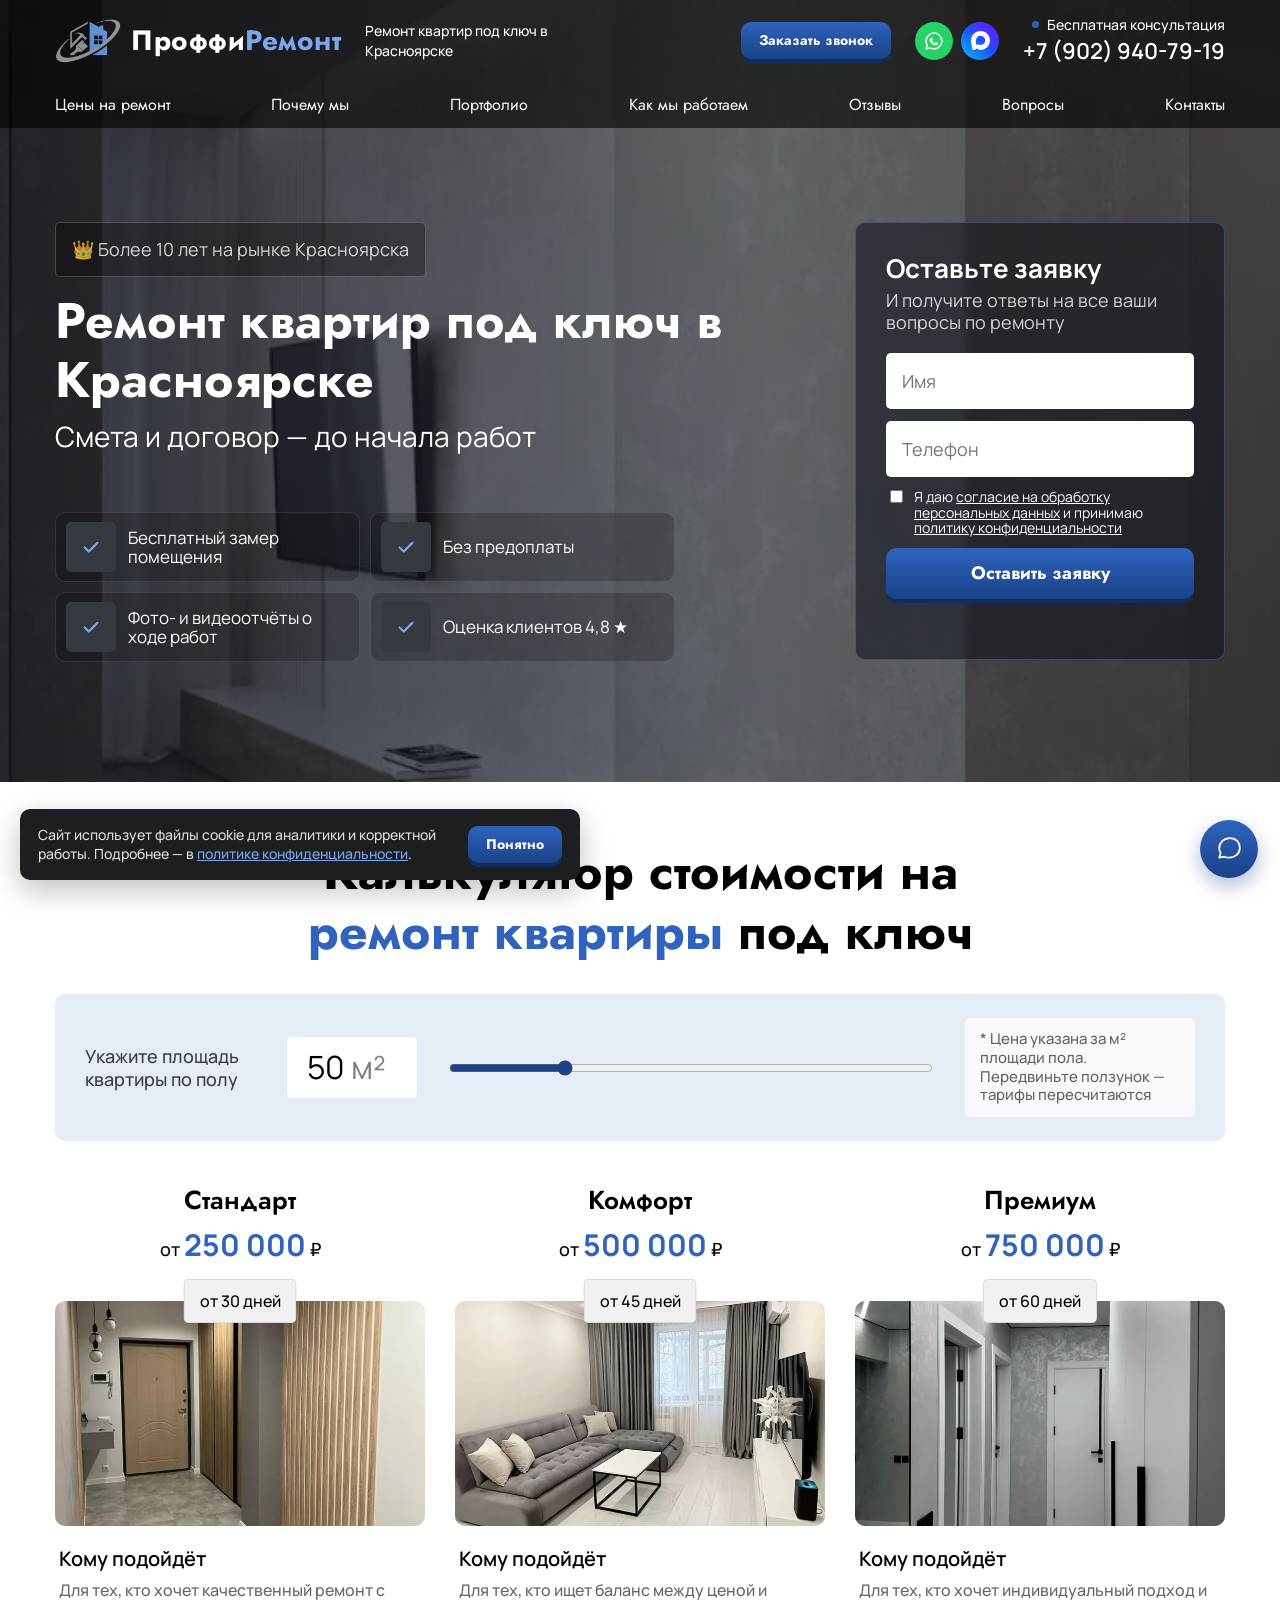
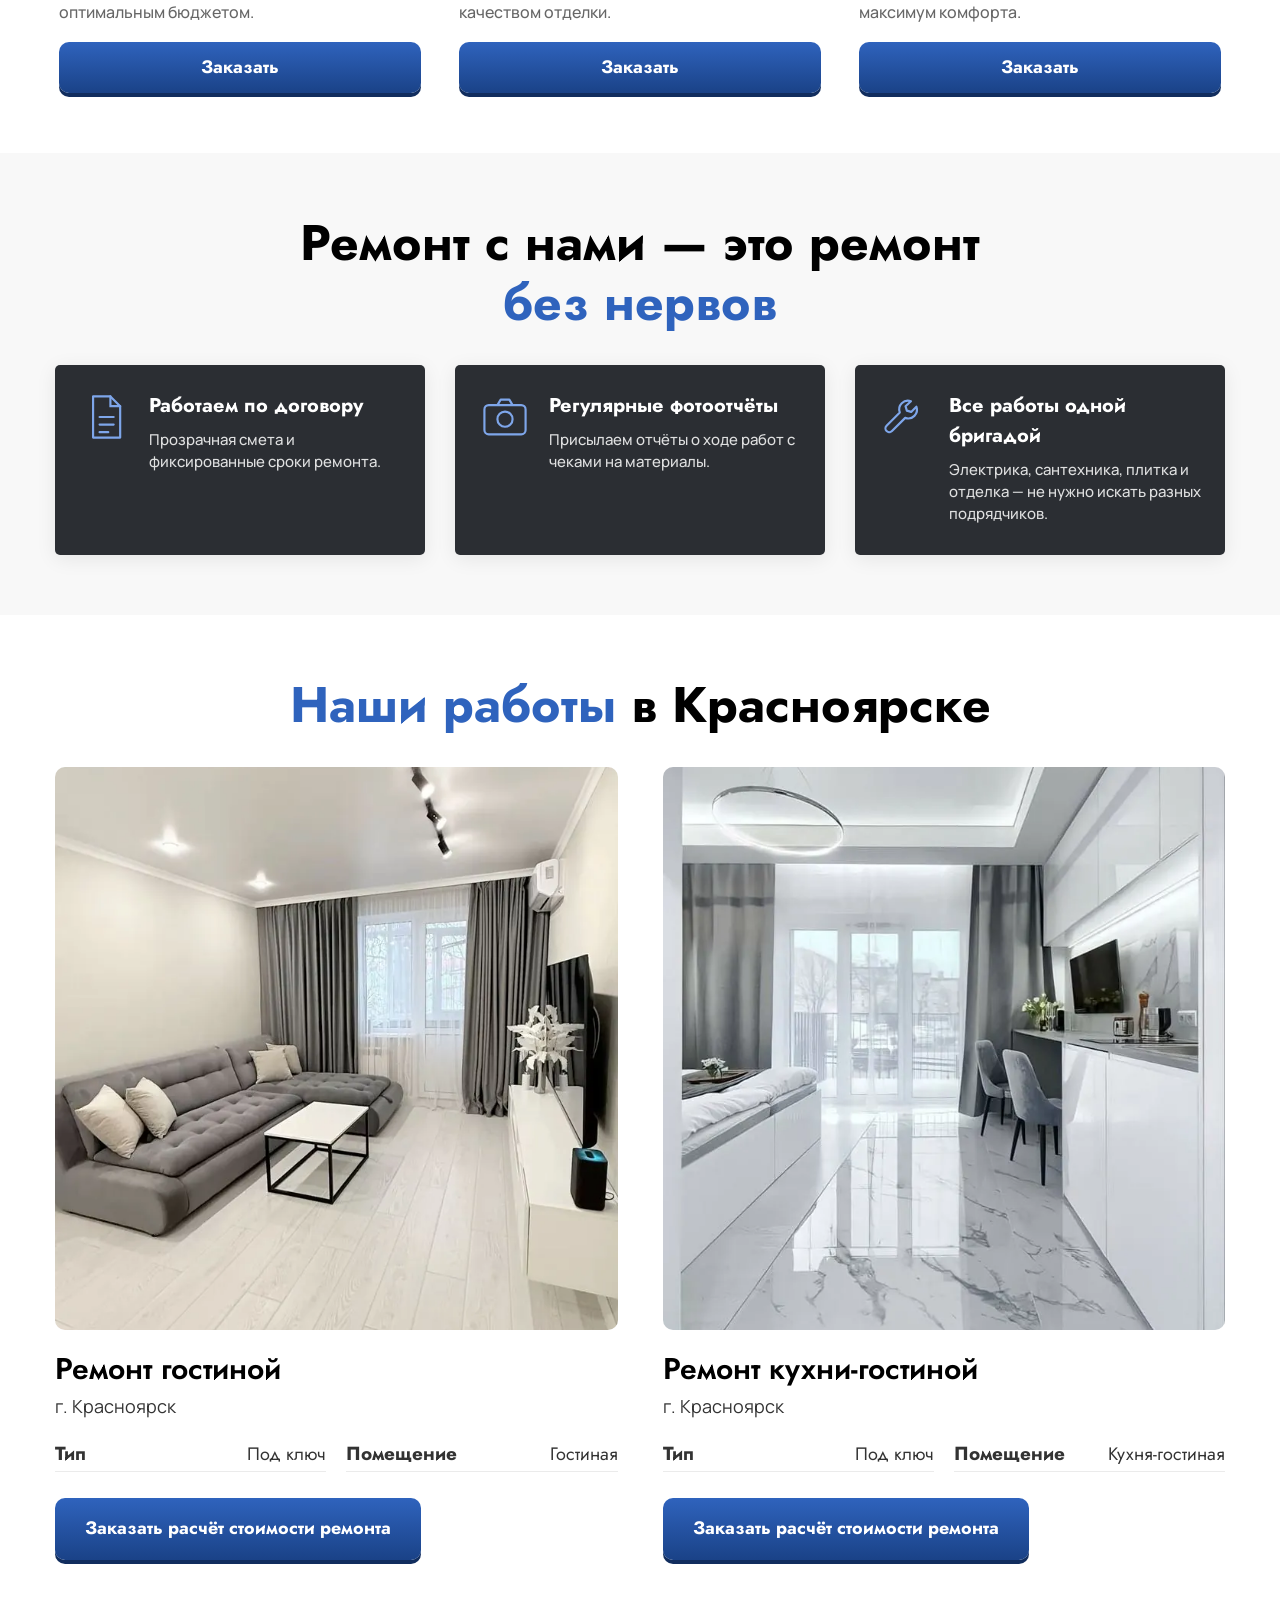
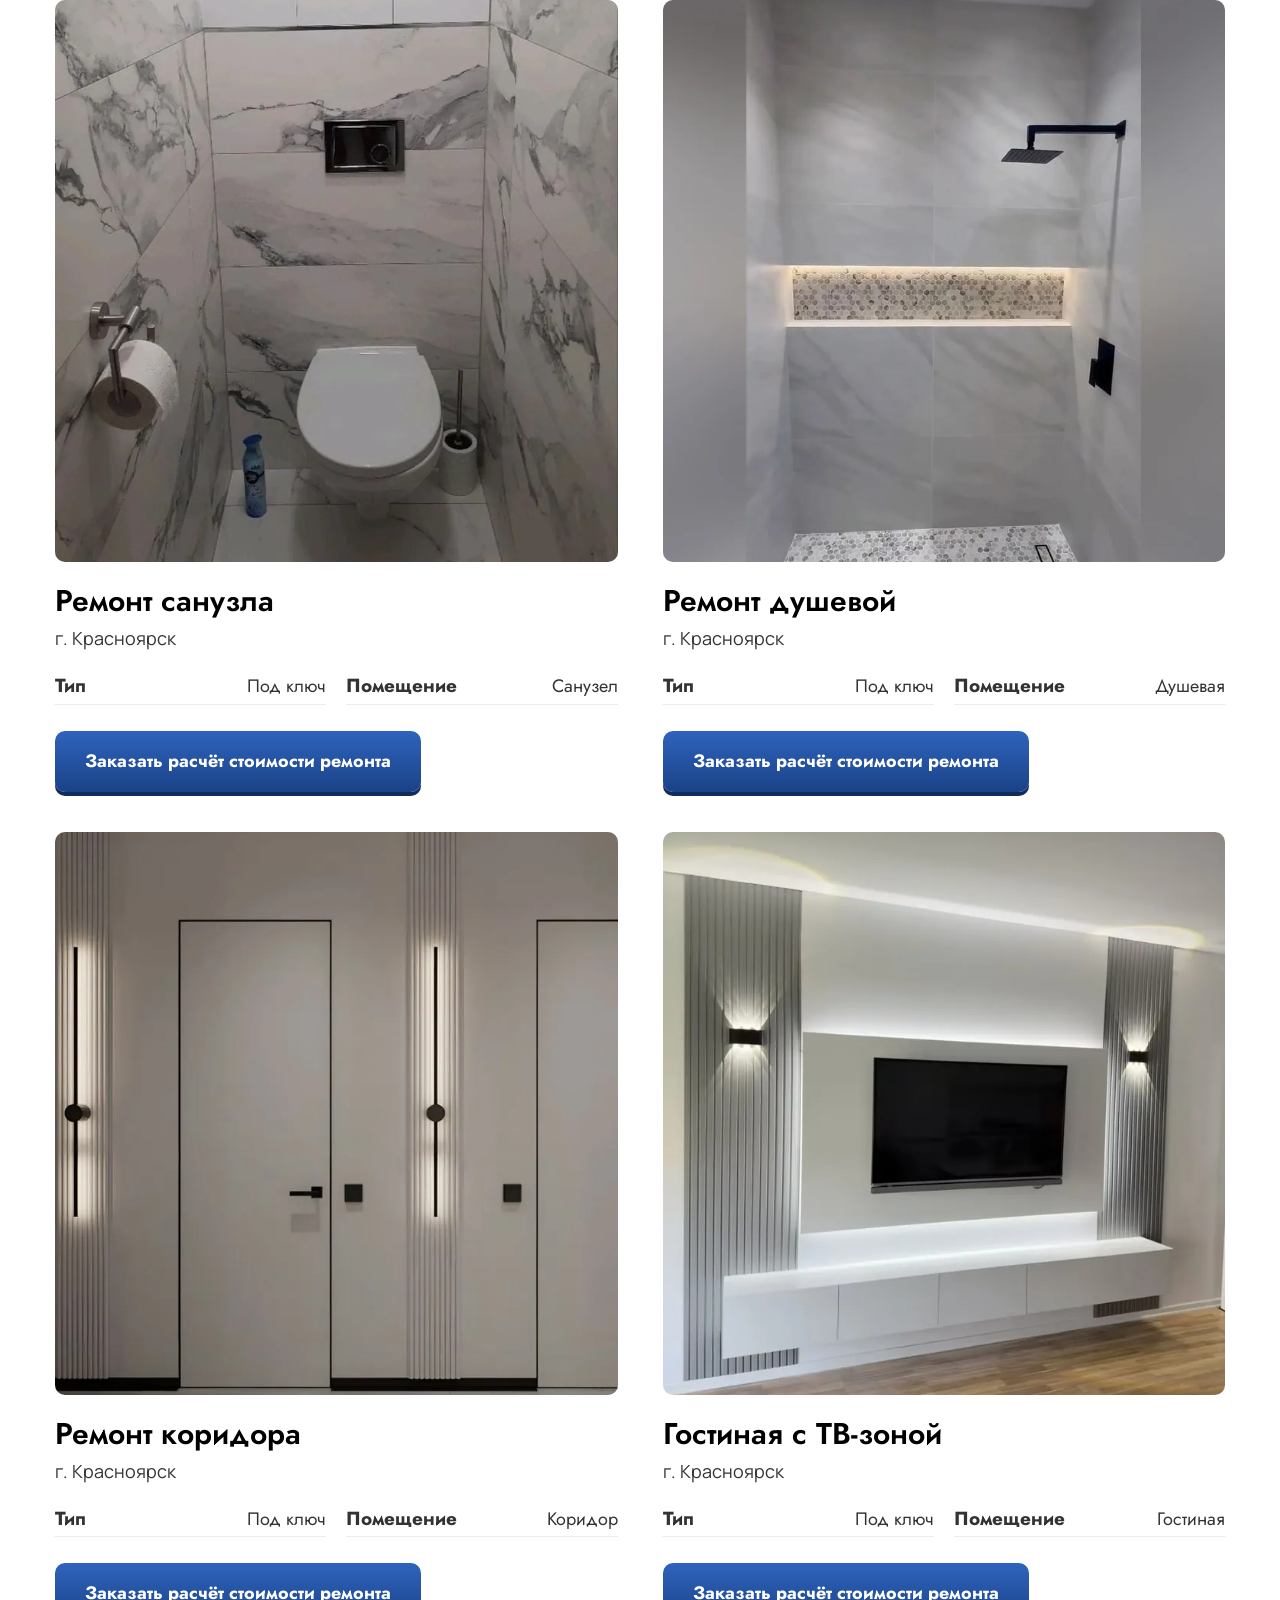
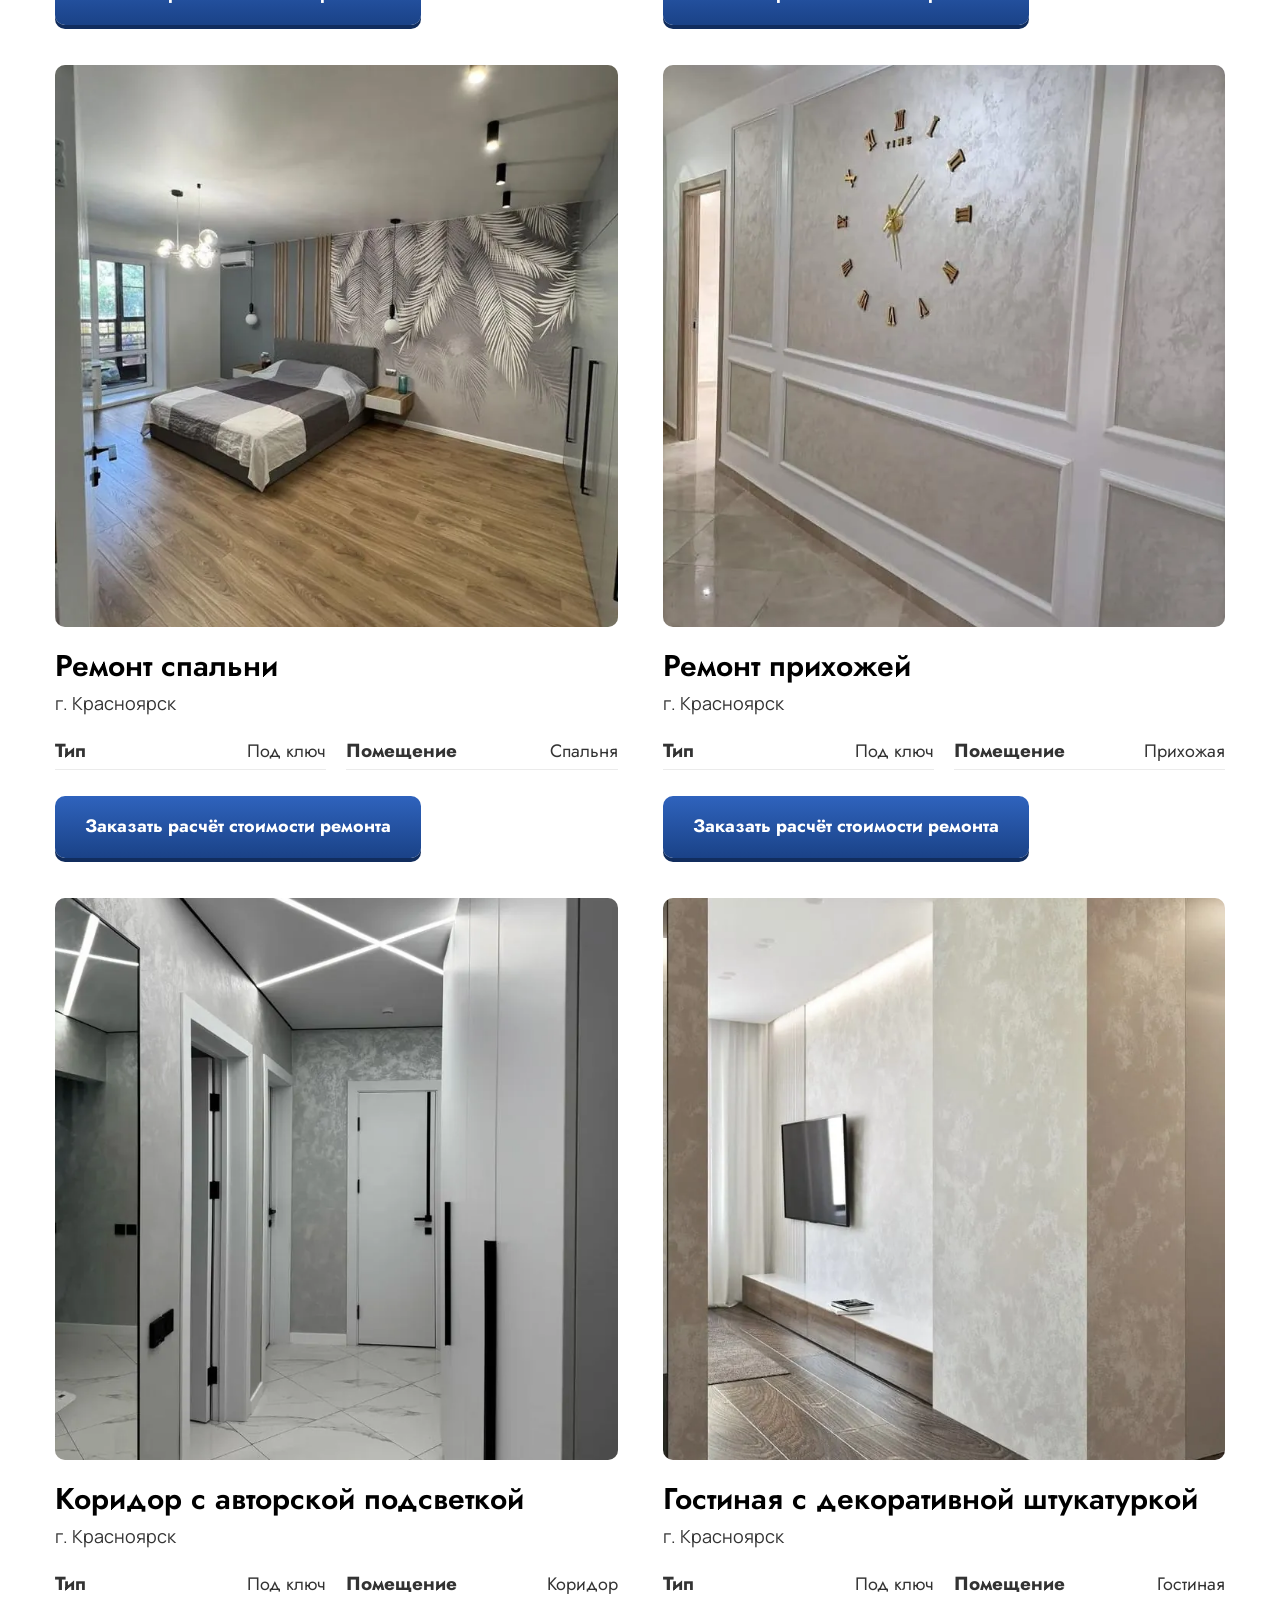
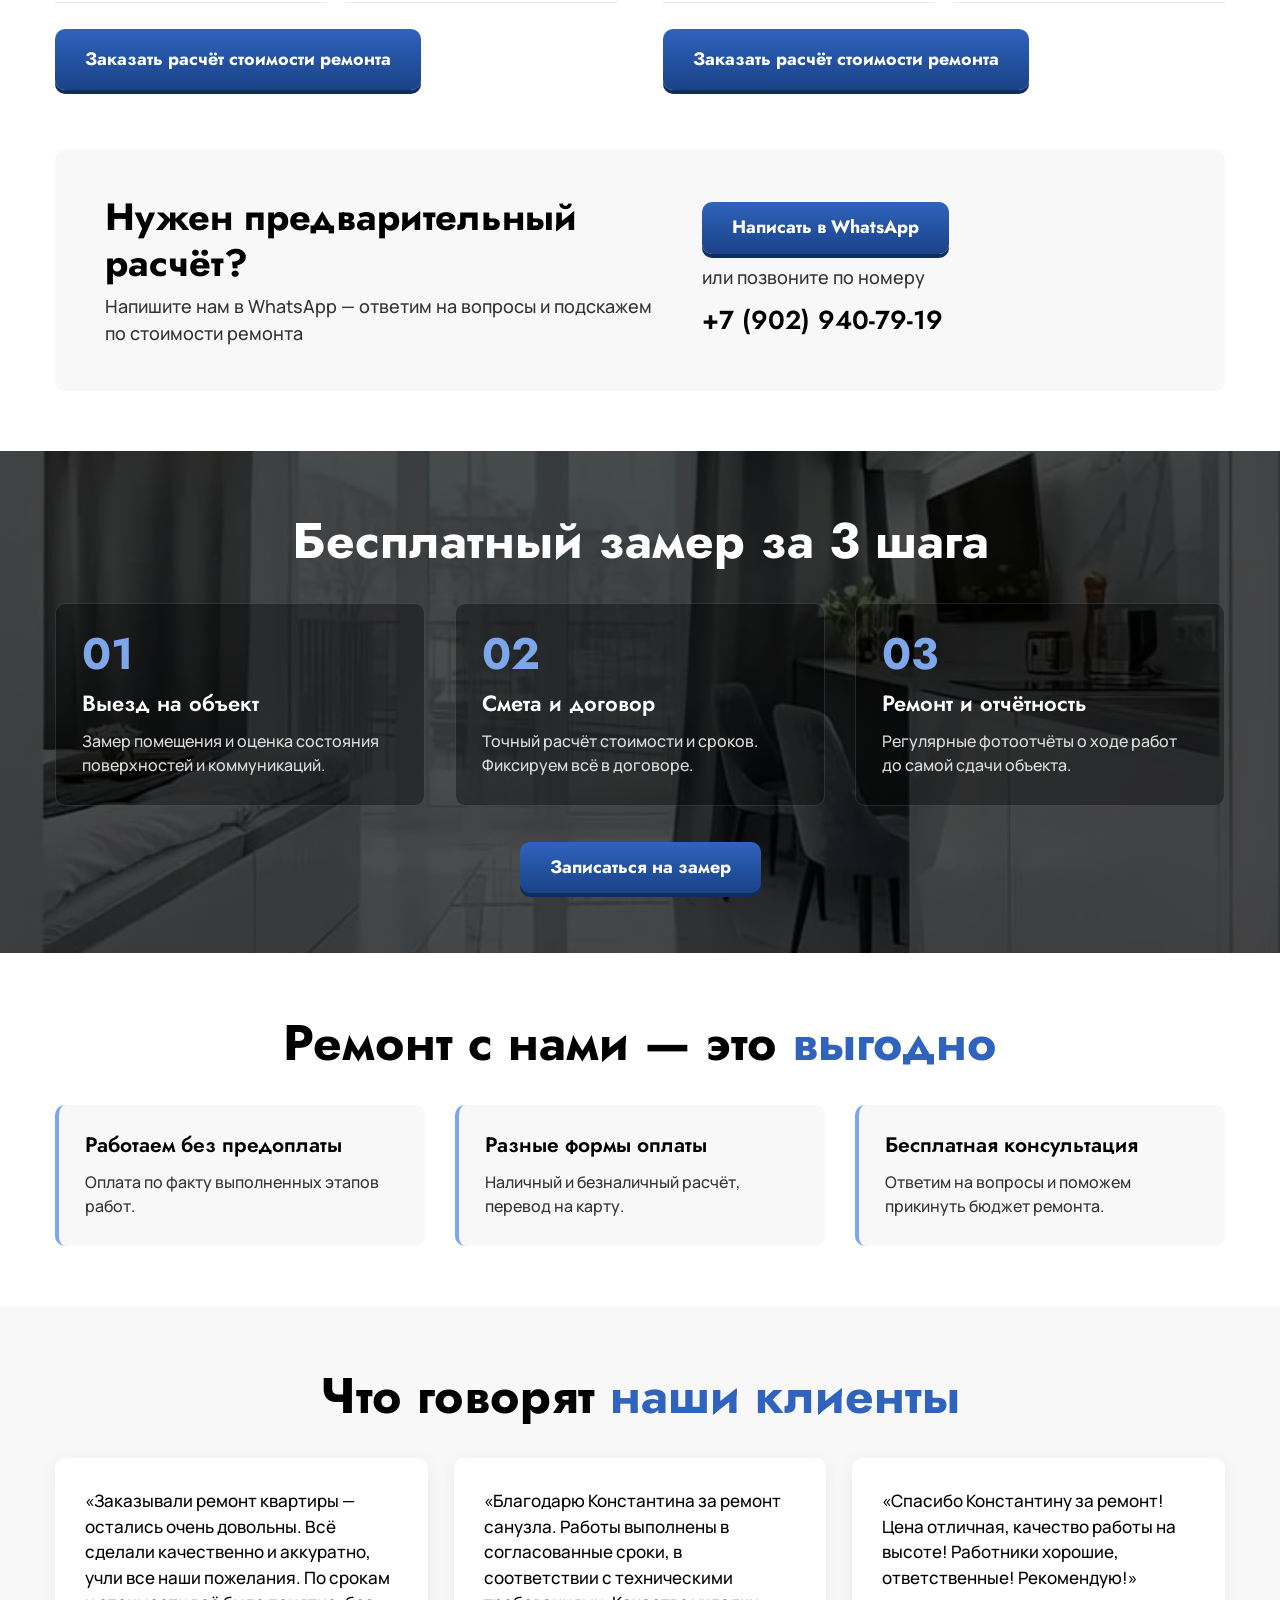
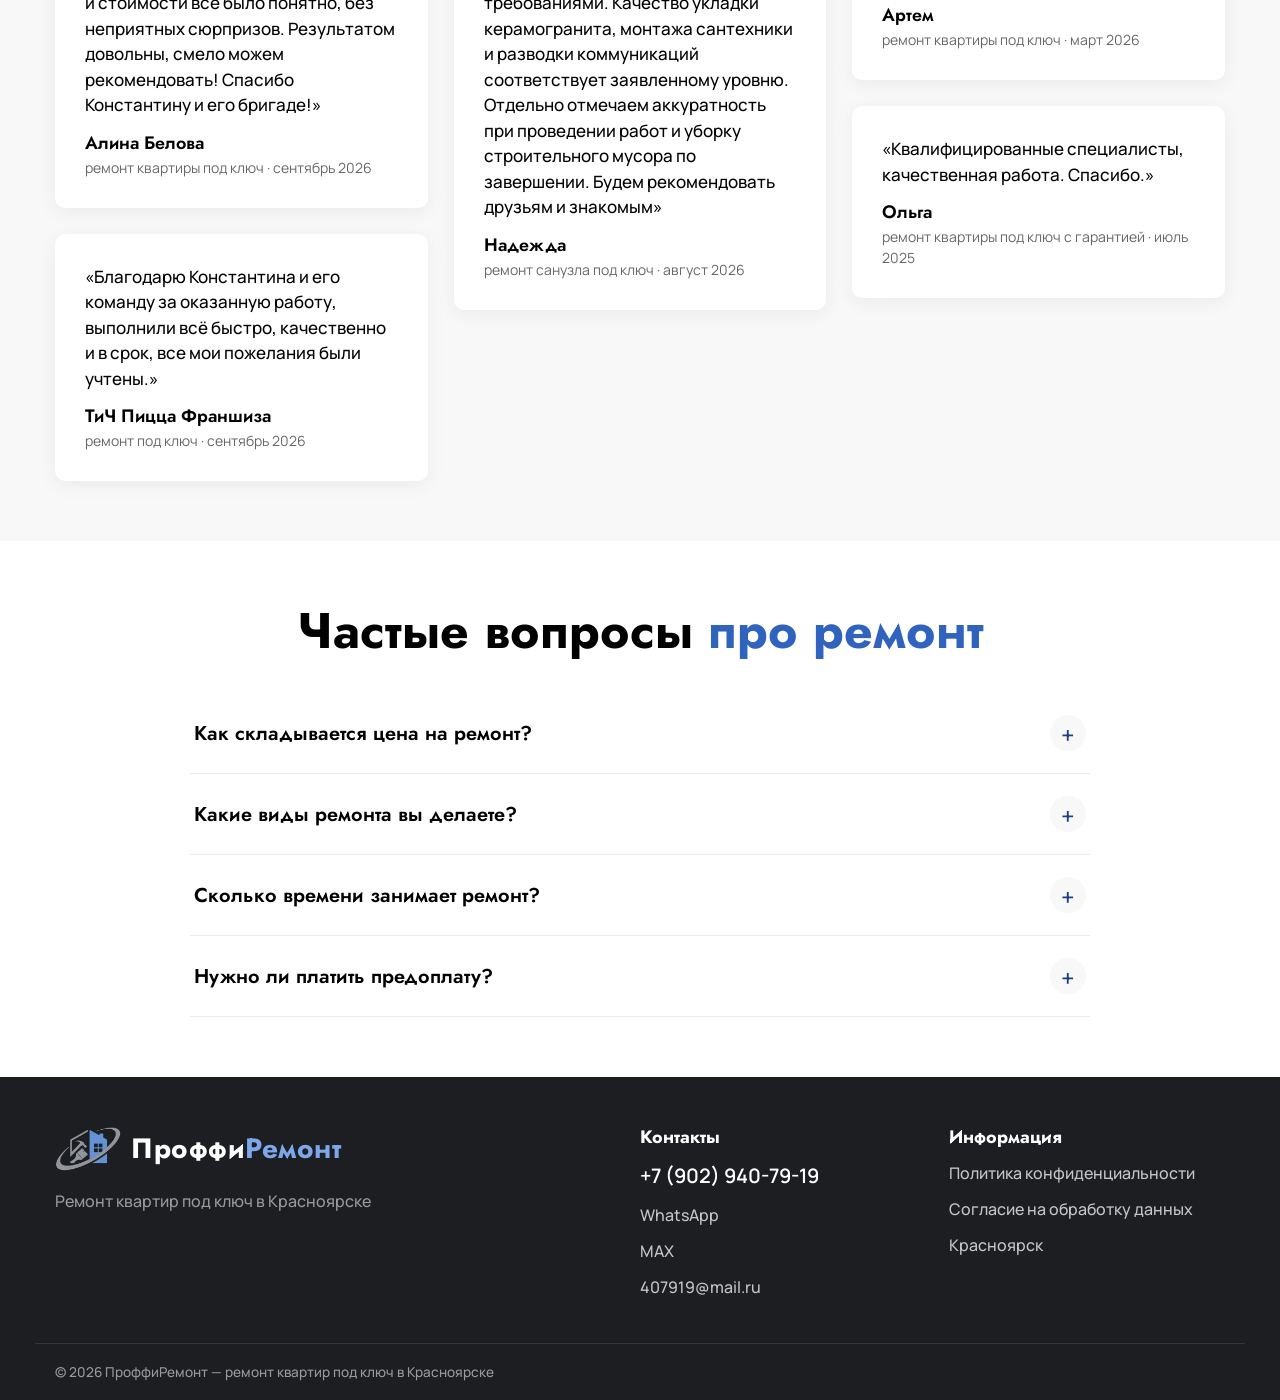
==== index.html @ 6da28d3e "Add files via upload" ====
<!doctype html>
<html lang="ru">

<head>
  <meta charset="UTF-8">
  <meta name="viewport" content="width=device-width, initial-scale=1.0">
  <title>ПроффиРемонт — ремонт квартир под ключ в Красноярске</title>
  <meta name="description"
    content="ПроффиРемонт — ремонт квартир под ключ в Красноярске. Смета, договор, гарантия. Бесплатный замер и консультация.">
  <meta property="og:title" content="ПроффиРемонт — ремонт квартир под ключ в Красноярске">
  <meta property="og:description" content="Смета, договор, гарантия. Бесплатный замер и консультация.">
  <meta property="og:type" content="website">
  <meta property="og:locale" content="ru_RU">
  <!-- TODO: после покупки домена заменить на абсолютный адрес: https://ДОМЕН/assets/og-image.jpg -->
  <meta property="og:image" content="assets/og-image.jpg">
  <meta property="og:image:width" content="1200">
  <meta property="og:image:height" content="630">
  <meta name="twitter:card" content="summary_large_image">
  <link rel="icon" href="assets/favicon-32.png" sizes="32x32" type="image/png">
  <link rel="icon" href="assets/favicon-64.png" sizes="64x64" type="image/png">
  <link rel="apple-touch-icon" href="assets/apple-touch-icon.png">
  <link rel="stylesheet" href="css/fonts.css?v=1">
  <link rel="stylesheet" href="css/style.css?v=17">
</head>

<body>

  <div class="topbar">
    <div class="container topbar__inner">
      <a href="#hero" class="logo"><img class="logo__mark" src="assets/logo-mark-light.webp" alt="" width="66" height="44"><span class="logo__text">Проффи<span class="logo__accent">Ремонт</span></span></a>
      <p class="topbar__slogan">Ремонт квартир под ключ в Красноярске</p>
      <button class="btn btn--accent btn--sm" data-scroll-to="#cta-form">Заказать звонок</button>
      <div class="messengers">
        <a href="https://wa.me/79029407919" target="_blank" rel="noopener" class="messenger messenger--wa" data-track="whatsapp_click" aria-label="Написать в WhatsApp"><svg width="20" height="20" viewBox="0 0 24 24" fill="none"><path d="M12 2.5C6.8 2.5 2.5 6.8 2.5 12C2.5 13.7 2.9 15.3 3.7 16.6L2.6 21.4L7.5 20.3C8.8 21 10.4 21.5 12 21.5C17.2 21.5 21.5 17.2 21.5 12C21.5 6.8 17.2 2.5 12 2.5Z" stroke="currentColor" stroke-width="1.8" stroke-linejoin="round"/><path d="M8.5 8.3C8.7 7.9 9 7.9 9.3 7.9C9.5 7.9 9.7 7.9 9.9 8.3C10.1 8.7 10.6 9.9 10.6 10C10.7 10.1 10.7 10.3 10.6 10.4C10.4 10.8 10.1 11.1 9.9 11.3C9.8 11.4 9.7 11.6 9.8 11.8C10.2 12.5 10.7 13.1 11.3 13.6C12 14.2 12.6 14.4 12.8 14.5C13 14.6 13.2 14.6 13.3 14.4C13.5 14.2 13.9 13.7 14.1 13.5C14.3 13.3 14.4 13.3 14.6 13.4C14.8 13.5 16 14.1 16.2 14.2C16.4 14.3 16.5 14.4 16.6 14.5C16.6 14.7 16.6 15.3 16.3 15.9C16 16.5 15 17 14.5 17.1C14 17.1 13.5 17.3 11.6 16.5C9.3 15.5 7.8 13.3 7.7 13.1C7.6 13 6.8 11.9 6.8 10.7C6.8 9.5 7.4 8.9 7.6 8.7C7.8 8.4 8.3 8.3 8.5 8.3Z" fill="currentColor"/></svg></a>
        <!-- TODO: вставить ссылку на профиль Константина в MAX (Профиль → Поделиться) -->
        <a href="#" target="_blank" rel="noopener" class="messenger messenger--max" data-track="max_click" aria-label="Написать в MAX"><svg width="19" height="19" viewBox="0 0 100 100" aria-hidden="true"><path fill="currentColor" fill-rule="evenodd" clip-rule="evenodd" d="M50.76 0c27.53 0 49.12 22.34 49.12 49.89S77.61 99.23 51.02 99.23c-9.43 0-14.01-1.33-21.37-6.54-.5-.36-1.2-.26-1.63.19-5.66 6.04-20.17 10.28-20.83 2.03C7.19 80.53 0 71.18 0 49.61 0 21.3 23.22 0 50.76 0m.77 24.55c-13.07-.68-23.26 8.39-25.51 22.58-1.86 11.75 1.44 26.07 4.26 26.8 1.2.3 4.08-1.9 6.18-3.88.4-.37.99-.44 1.45-.15 3.27 2 6.97 3.5 11.05 3.71 13.42.7 25.3-9.8 26-23.21.71-13.42-10.01-25.14-23.43-25.85"/></svg></a>
      </div>
      <div class="topbar__contacts">
        <div class="topbar__note"><span class="topbar__dot"></span>Бесплатная консультация</div>
        <a href="tel:+79029407919" class="topbar__phone" data-track="phone_click">+7 (902) 940-79-19</a>
      </div>
    </div>
  </div>

  <div class="menubar" id="header">
    <div class="container menubar__inner">
      <a href="#hero" class="logo logo--mobile"><img class="logo__mark" src="assets/logo-mark-light.webp" alt="" width="66" height="44"><span class="logo__text">Проффи<span class="logo__accent">Ремонт</span></span></a>
      <nav class="nav" id="nav">
        <a href="#tariffs">Цены на ремонт</a>
        <a href="#advantages">Почему мы</a>
        <a href="#portfolio">Портфолио</a>
        <a href="#process">Как мы работаем</a>
        <a href="#testimonials">Отзывы</a>
        <a href="#faq">Вопросы</a>
        <a href="#contacts">Контакты</a>
      </nav>
      <div class="messengers messengers--mobile">
        <a href="https://wa.me/79029407919" target="_blank" rel="noopener" class="messenger messenger--wa" data-track="whatsapp_click" aria-label="Написать в WhatsApp"><svg width="20" height="20" viewBox="0 0 24 24" fill="none"><path d="M12 2.5C6.8 2.5 2.5 6.8 2.5 12C2.5 13.7 2.9 15.3 3.7 16.6L2.6 21.4L7.5 20.3C8.8 21 10.4 21.5 12 21.5C17.2 21.5 21.5 17.2 21.5 12C21.5 6.8 17.2 2.5 12 2.5Z" stroke="currentColor" stroke-width="1.8" stroke-linejoin="round"/><path d="M8.5 8.3C8.7 7.9 9 7.9 9.3 7.9C9.5 7.9 9.7 7.9 9.9 8.3C10.1 8.7 10.6 9.9 10.6 10C10.7 10.1 10.7 10.3 10.6 10.4C10.4 10.8 10.1 11.1 9.9 11.3C9.8 11.4 9.7 11.6 9.8 11.8C10.2 12.5 10.7 13.1 11.3 13.6C12 14.2 12.6 14.4 12.8 14.5C13 14.6 13.2 14.6 13.3 14.4C13.5 14.2 13.9 13.7 14.1 13.5C14.3 13.3 14.4 13.3 14.6 13.4C14.8 13.5 16 14.1 16.2 14.2C16.4 14.3 16.5 14.4 16.6 14.5C16.6 14.7 16.6 15.3 16.3 15.9C16 16.5 15 17 14.5 17.1C14 17.1 13.5 17.3 11.6 16.5C9.3 15.5 7.8 13.3 7.7 13.1C7.6 13 6.8 11.9 6.8 10.7C6.8 9.5 7.4 8.9 7.6 8.7C7.8 8.4 8.3 8.3 8.5 8.3Z" fill="currentColor"/></svg></a>
        <!-- TODO: вставить ссылку на профиль Константина в MAX (Профиль → Поделиться) -->
        <a href="#" target="_blank" rel="noopener" class="messenger messenger--max" data-track="max_click" aria-label="Написать в MAX"><svg width="19" height="19" viewBox="0 0 100 100" aria-hidden="true"><path fill="currentColor" fill-rule="evenodd" clip-rule="evenodd" d="M50.76 0c27.53 0 49.12 22.34 49.12 49.89S77.61 99.23 51.02 99.23c-9.43 0-14.01-1.33-21.37-6.54-.5-.36-1.2-.26-1.63.19-5.66 6.04-20.17 10.28-20.83 2.03C7.19 80.53 0 71.18 0 49.61 0 21.3 23.22 0 50.76 0m.77 24.55c-13.07-.68-23.26 8.39-25.51 22.58-1.86 11.75 1.44 26.07 4.26 26.8 1.2.3 4.08-1.9 6.18-3.88.4-.37.99-.44 1.45-.15 3.27 2 6.97 3.5 11.05 3.71 13.42.7 25.3-9.8 26-23.21.71-13.42-10.01-25.14-23.43-25.85"/></svg></a>
      </div>
      <a href="tel:+79029407919" class="menubar__phone" data-track="phone_click" aria-label="Позвонить">
        <svg width="24" height="24" viewBox="0 0 24 24" fill="none" xmlns="http://www.w3.org/2000/svg">
          <path d="M6.6 10.8C8 13.6 10.4 16 13.2 17.4L15.4 15.2C15.7 14.9 16.1 14.8 16.5 15C17.7 15.4 19 15.6 20.3 15.6C20.9 15.6 21.4 16.1 21.4 16.7V20.3C21.4 20.9 20.9 21.4 20.3 21.4C10.7 21.4 2.6 13.3 2.6 3.7C2.6 3.1 3.1 2.6 3.7 2.6H7.3C7.9 2.6 8.4 3.1 8.4 3.7C8.4 5 8.6 6.3 9 7.5C9.1 7.9 9 8.3 8.7 8.6L6.6 10.8Z" stroke="currentColor" stroke-width="1.6" stroke-linejoin="round"/>
        </svg>
      </a>
      <button class="burger" id="burger" aria-label="Меню">
        <span></span><span></span><span></span>
      </button>
    </div>
  </div>

  <main>

    <section class="hero" id="hero">
      <div class="container hero__inner">
        <div class="hero__content">
          <span class="badge">👑 Более 10 лет на рынке Красноярска</span>
          <h1 class="hero__title">Ремонт квартир под ключ в Красноярске</h1>
          <p class="hero__subtitle">Смета и договор — до начала работ</p>

          <ul class="hero__features">
            <li><span class="check"><svg width="22" height="22" viewBox="0 0 24 24" fill="none"><path d="M5 12.5l4.5 4.5L19 7.5" stroke="currentColor" stroke-width="2.4" stroke-linecap="round" stroke-linejoin="round"/></svg></span>Бесплатный замер помещения</li>
            <li><span class="check"><svg width="22" height="22" viewBox="0 0 24 24" fill="none"><path d="M5 12.5l4.5 4.5L19 7.5" stroke="currentColor" stroke-width="2.4" stroke-linecap="round" stroke-linejoin="round"/></svg></span>Без предоплаты</li>
            <li><span class="check"><svg width="22" height="22" viewBox="0 0 24 24" fill="none"><path d="M5 12.5l4.5 4.5L19 7.5" stroke="currentColor" stroke-width="2.4" stroke-linecap="round" stroke-linejoin="round"/></svg></span>Фото- и видеоотчёты о ходе работ</li>
            <li><span class="check"><svg width="22" height="22" viewBox="0 0 24 24" fill="none"><path d="M5 12.5l4.5 4.5L19 7.5" stroke="currentColor" stroke-width="2.4" stroke-linecap="round" stroke-linejoin="round"/></svg></span>Оценка клиентов 4,8 ★</li>
          </ul>
        </div>

        <div class="hero__form-card" id="cta-form">
          <h3>Оставьте заявку</h3>
          <p class="form-sub">И получите ответы на все ваши вопросы по ремонту</p>
          <form id="leadForm" class="lead-form" novalidate>
            <input type="text" name="name" placeholder="Имя" required>
            <input type="text" name="website" class="hp-field" tabindex="-1" autocomplete="off" aria-hidden="true">
            <input type="tel" name="phone" placeholder="Телефон" required>
            <label class="consent">
              <input type="checkbox" name="consent" required>
              <span>Я даю <a href="consent.html">согласие на обработку персональных данных</a> и принимаю <a href="policy.html">политику конфиденциальности</a></span>
            </label>
            <button type="submit" class="btn btn--accent btn--block">Оставить заявку</button>
            <p class="form-status" id="formStatus" aria-live="polite"></p>
          </form>
        </div>
      </div>
    </section>

    <section class="tariffs" id="tariffs">
      <div class="container">
        <h2 class="heading">Калькулятор стоимости на <span class="accent">ремонт квартиры</span> под ключ</h2>

        <div class="calc-layout">
          <div class="calc-panel">
            <label class="calc-panel__label" for="areaRange">Укажите площадь квартиры по полу</label>
            <div class="calc-panel__value"><b id="areaValue">50</b> м²</div>
            <input type="range" id="areaRange" min="20" max="150" value="50" step="1">
            <p class="calc-panel__hint">* Цена указана за м² площади пола. Передвиньте ползунок — тарифы пересчитаются</p>
          </div>

          <!-- Цены от заказчика (26.09.2026): 5000 / 10000 / 15000 ₽ за м² по полу. TODO: сроки — уточнить -->
          <div class="tariff-card" data-rate="5000">
            <h3>Стандарт</h3>
            <p class="tariff-price">от <span class="calc-price">250 000</span> ₽</p>
            <div class="tariff-card__media">
              <img src="assets/portfolio/tariff-standart.webp" alt="Тариф Стандарт — пример отделки" loading="lazy">
              <span class="tariff-card__term">от 30 дней</span>
            </div>
            <div class="tariff-card__body">
              <p class="tariff-card__for">Кому подойдёт</p>
              <!-- TODO: уточнить состав работ у заказчика -->
              <p class="muted">Для тех, кто хочет качественный ремонт с оптимальным бюджетом.</p>
              <button class="btn btn--accent btn--block" data-scroll-to="#cta-form">Заказать</button>
            </div>
          </div>

          <div class="tariff-card" data-rate="10000">
            <h3>Комфорт</h3>
            <p class="tariff-price">от <span class="calc-price">500 000</span> ₽</p>
            <div class="tariff-card__media">
              <img src="assets/portfolio/portfolio-1.webp" alt="Тариф Комфорт — пример отделки" loading="lazy">
              <span class="tariff-card__term">от 45 дней</span>
            </div>
            <div class="tariff-card__body">
              <p class="tariff-card__for">Кому подойдёт</p>
              <p class="muted">Для тех, кто ищет баланс между ценой и качеством отделки.</p>
              <button class="btn btn--accent btn--block" data-scroll-to="#cta-form">Заказать</button>
            </div>
          </div>

          <div class="tariff-card" data-rate="15000">
            <h3>Премиум</h3>
            <p class="tariff-price">от <span class="calc-price">750 000</span> ₽</p>
            <div class="tariff-card__media">
              <img src="assets/portfolio/portfolio-9.webp" alt="Тариф Премиум — пример отделки" loading="lazy">
              <span class="tariff-card__term">от 60 дней</span>
            </div>
            <div class="tariff-card__body">
              <p class="tariff-card__for">Кому подойдёт</p>
              <p class="muted">Для тех, кто хочет индивидуальный подход и максимум комфорта.</p>
              <button class="btn btn--accent btn--block" data-scroll-to="#cta-form">Заказать</button>
            </div>
          </div>
        </div>
      </div>
    </section>

    <section class="advantages" id="advantages">
      <div class="container">
        <h2 class="heading">Ремонт с нами — это ремонт <span class="accent">без нервов</span></h2>
        <div class="advantages-grid">
          <div class="advantage">
            <svg class="advantage__icon" width="52" height="52" viewBox="0 0 48 48" fill="none">
              <path d="M13 5h16l9 9v29H13z" stroke="currentColor" stroke-width="2" stroke-linejoin="round"/>
              <path d="M29 5v9h9M19 24h13M19 31h13M19 38h8" stroke="currentColor" stroke-width="2" stroke-linecap="round"/>
            </svg>
            <div>
              <h3>Работаем по договору</h3>
              <p>Прозрачная смета и фиксированные сроки ремонта.</p>
            </div>
          </div>
          <div class="advantage">
            <svg class="advantage__icon" width="52" height="52" viewBox="0 0 48 48" fill="none">
              <rect x="5" y="13" width="38" height="27" rx="4" stroke="currentColor" stroke-width="2"/>
              <path d="M17 13l3-5h8l3 5" stroke="currentColor" stroke-width="2" stroke-linejoin="round"/>
              <circle cx="24" cy="26" r="7" stroke="currentColor" stroke-width="2"/>
            </svg>
            <div>
              <h3>Регулярные фотоотчёты</h3>
              <p>Присылаем отчёты о ходе работ с чеками на материалы.</p>
            </div>
          </div>
          <div class="advantage">
            <svg class="advantage__icon" width="52" height="52" viewBox="0 0 48 48" fill="none">
              <path d="M29.5 9.5a8 8 0 0 0-10.3 10.3L7 32a3.5 3.5 0 0 0 5 5l12.2-12.2A8 8 0 0 0 34.5 14.5l-4.8 4.8-4-1.2-1.2-4z" stroke="currentColor" stroke-width="2" stroke-linejoin="round"/>
            </svg>
            <div>
              <h3>Все работы одной бригадой</h3>
              <p>Электрика, сантехника, плитка и отделка — не нужно искать разных подрядчиков.</p>
            </div>
          </div>
        </div>
      </div>
    </section>

    <section class="portfolio" id="portfolio">
      <div class="container">
        <h2 class="heading"><span class="accent">Наши работы</span> в Красноярске</h2>

        <div class="portfolio-grid" id="portfolioGrid">
          <!-- Фото объектов Константина -->
          <div class="portfolio-card">
            <img class="portfolio-card__img" src="assets/portfolio/portfolio-1.webp" alt="Ремонт гостиной в Красноярске" loading="lazy">
            <div class="portfolio-card__info">
              <h4>Ремонт гостиной</h4>
              <p class="portfolio-card__address">г. Красноярск</p>
              <div class="portfolio-card__stats">
                <div><span class="stat-label">Тип</span><span class="stat-value">Под ключ</span></div>
                <div><span class="stat-label">Помещение</span><span class="stat-value">Гостиная</span></div>
              </div>
              <button class="btn btn--accent" data-scroll-to="#cta-form">Заказать расчёт стоимости ремонта</button>
            </div>
          </div>
          <div class="portfolio-card">
            <img class="portfolio-card__img" src="assets/portfolio/portfolio-2.webp" alt="Ремонт кухни-гостиной в Красноярске" loading="lazy">
            <div class="portfolio-card__info">
              <h4>Ремонт кухни-гостиной</h4>
              <p class="portfolio-card__address">г. Красноярск</p>
              <div class="portfolio-card__stats">
                <div><span class="stat-label">Тип</span><span class="stat-value">Под ключ</span></div>
                <div><span class="stat-label">Помещение</span><span class="stat-value">Кухня-гостиная</span></div>
              </div>
              <button class="btn btn--accent" data-scroll-to="#cta-form">Заказать расчёт стоимости ремонта</button>
            </div>
          </div>
          <div class="portfolio-card">
            <img class="portfolio-card__img" style="object-position: center 78%;" src="assets/portfolio/portfolio-3.webp" alt="Ремонт санузла в Красноярске" loading="lazy">
            <div class="portfolio-card__info">
              <h4>Ремонт санузла</h4>
              <p class="portfolio-card__address">г. Красноярск</p>
              <div class="portfolio-card__stats">
                <div><span class="stat-label">Тип</span><span class="stat-value">Под ключ</span></div>
                <div><span class="stat-label">Помещение</span><span class="stat-value">Санузел</span></div>
              </div>
              <button class="btn btn--accent" data-scroll-to="#cta-form">Заказать расчёт стоимости ремонта</button>
            </div>
          </div>
          <div class="portfolio-card">
            <img class="portfolio-card__img" style="object-position: center 45%;" src="assets/portfolio/portfolio-4.webp" alt="Ремонт душевой в Красноярске" loading="lazy">
            <div class="portfolio-card__info">
              <h4>Ремонт душевой</h4>
              <p class="portfolio-card__address">г. Красноярск</p>
              <div class="portfolio-card__stats">
                <div><span class="stat-label">Тип</span><span class="stat-value">Под ключ</span></div>
                <div><span class="stat-label">Помещение</span><span class="stat-value">Душевая</span></div>
              </div>
              <button class="btn btn--accent" data-scroll-to="#cta-form">Заказать расчёт стоимости ремонта</button>
            </div>
          </div>
          <div class="portfolio-card">
            <img class="portfolio-card__img" style="object-position: center 55%;" src="assets/portfolio/portfolio-5.webp" alt="Ремонт коридора в Красноярске" loading="lazy">
            <div class="portfolio-card__info">
              <h4>Ремонт коридора</h4>
              <p class="portfolio-card__address">г. Красноярск</p>
              <div class="portfolio-card__stats">
                <div><span class="stat-label">Тип</span><span class="stat-value">Под ключ</span></div>
                <div><span class="stat-label">Помещение</span><span class="stat-value">Коридор</span></div>
              </div>
              <button class="btn btn--accent" data-scroll-to="#cta-form">Заказать расчёт стоимости ремонта</button>
            </div>
          </div>
          <div class="portfolio-card">
            <img class="portfolio-card__img" src="assets/portfolio/portfolio-6.webp" alt="Гостиная с ТВ-зоной в Красноярске" loading="lazy">
            <div class="portfolio-card__info">
              <h4>Гостиная с ТВ-зоной</h4>
              <p class="portfolio-card__address">г. Красноярск</p>
              <div class="portfolio-card__stats">
                <div><span class="stat-label">Тип</span><span class="stat-value">Под ключ</span></div>
                <div><span class="stat-label">Помещение</span><span class="stat-value">Гостиная</span></div>
              </div>
              <button class="btn btn--accent" data-scroll-to="#cta-form">Заказать расчёт стоимости ремонта</button>
            </div>
          </div>
          <div class="portfolio-card">
            <img class="portfolio-card__img" style="object-position: center 60%;" src="assets/portfolio/portfolio-7.webp?v=2" alt="Ремонт спальни в Красноярске" loading="lazy">
            <div class="portfolio-card__info">
              <h4>Ремонт спальни</h4>
              <p class="portfolio-card__address">г. Красноярск</p>
              <div class="portfolio-card__stats">
                <div><span class="stat-label">Тип</span><span class="stat-value">Под ключ</span></div>
                <div><span class="stat-label">Помещение</span><span class="stat-value">Спальня</span></div>
              </div>
              <button class="btn btn--accent" data-scroll-to="#cta-form">Заказать расчёт стоимости ремонта</button>
            </div>
          </div>
          <div class="portfolio-card">
            <img class="portfolio-card__img" src="assets/portfolio/portfolio-8.webp" alt="Ремонт прихожей в Красноярске" loading="lazy">
            <div class="portfolio-card__info">
              <h4>Ремонт прихожей</h4>
              <p class="portfolio-card__address">г. Красноярск</p>
              <div class="portfolio-card__stats">
                <div><span class="stat-label">Тип</span><span class="stat-value">Под ключ</span></div>
                <div><span class="stat-label">Помещение</span><span class="stat-value">Прихожая</span></div>
              </div>
              <button class="btn btn--accent" data-scroll-to="#cta-form">Заказать расчёт стоимости ремонта</button>
            </div>
          </div>
          <div class="portfolio-card">
            <img class="portfolio-card__img" style="object-position: center 60%;" src="assets/portfolio/portfolio-9.webp" alt="Коридор с авторской подсветкой в Красноярске" loading="lazy">
            <div class="portfolio-card__info">
              <h4>Коридор с авторской подсветкой</h4>
              <p class="portfolio-card__address">г. Красноярск</p>
              <div class="portfolio-card__stats">
                <div><span class="stat-label">Тип</span><span class="stat-value">Под ключ</span></div>
                <div><span class="stat-label">Помещение</span><span class="stat-value">Коридор</span></div>
              </div>
              <button class="btn btn--accent" data-scroll-to="#cta-form">Заказать расчёт стоимости ремонта</button>
            </div>
          </div>
          <div class="portfolio-card">
            <img class="portfolio-card__img" src="assets/portfolio/portfolio-10.webp" alt="Гостиная с декоративной штукатуркой в Красноярске" loading="lazy">
            <div class="portfolio-card__info">
              <h4>Гостиная с декоративной штукатуркой</h4>
              <p class="portfolio-card__address">г. Красноярск</p>
              <div class="portfolio-card__stats">
                <div><span class="stat-label">Тип</span><span class="stat-value">Под ключ</span></div>
                <div><span class="stat-label">Помещение</span><span class="stat-value">Гостиная</span></div>
              </div>
              <button class="btn btn--accent" data-scroll-to="#cta-form">Заказать расчёт стоимости ремонта</button>
            </div>
          </div>
        </div>
      </div>
    </section>

    <section class="precalc">
      <div class="container">
        <div class="precalc__box">
          <div>
            <h2>Нужен предварительный расчёт?</h2>
            <p>Напишите нам в WhatsApp — ответим на вопросы и подскажем по стоимости ремонта</p>
          </div>
          <div class="precalc__actions">
            <a href="https://wa.me/79029407919" target="_blank" class="btn btn--accent" data-track="whatsapp_click">Написать в WhatsApp</a>
            <p class="precalc__label">или позвоните по номеру</p>
            <a href="tel:+79029407919" class="precalc__phone" data-track="phone_click">+7 (902) 940-79-19</a>
          </div>
        </div>
      </div>
    </section>

    <section class="process" id="process">
      <div class="container">
        <h2 class="heading">Бесплатный замер за 3 шага</h2>
        <div class="process-grid">
          <div class="process-step">
            <span class="process-step__num">01</span>
            <h3>Выезд на объект</h3>
            <p>Замер помещения и оценка состояния поверхностей и коммуникаций.</p>
          </div>
          <div class="process-step">
            <span class="process-step__num">02</span>
            <h3>Смета и договор</h3>
            <p>Точный расчёт стоимости и сроков. Фиксируем всё в договоре.</p>
          </div>
          <div class="process-step">
            <span class="process-step__num">03</span>
            <h3>Ремонт и отчётность</h3>
            <p>Регулярные фотоотчёты о ходе работ до самой сдачи объекта.</p>
          </div>
        </div>
        <div class="process-cta">
          <button class="btn btn--accent" data-scroll-to="#cta-form">Записаться на замер</button>
        </div>
      </div>
    </section>

    <section class="benefits" id="benefits">
      <div class="container">
        <h2 class="heading">Ремонт с нами — это <span class="accent">выгодно</span></h2>
        <div class="benefits-grid">
          <div class="benefit">
            <h3>Работаем без предоплаты</h3>
            <!-- TODO: уточнить реальные условия оплаты у заказчика -->
            <p>Оплата по факту выполненных этапов работ.</p>
          </div>
          <div class="benefit">
            <h3>Разные формы оплаты</h3>
            <p>Наличный и безналичный расчёт, перевод на карту.</p>
          </div>
          <div class="benefit">
            <h3>Бесплатная консультация</h3>
            <p>Ответим на вопросы и поможем прикинуть бюджет ремонта.</p>
          </div>
        </div>
      </div>
    </section>

    <section class="testimonials" id="testimonials">
      <div class="container">
        <h2 class="heading">Что говорят <span class="accent">наши клиенты</span></h2>
        <!-- Отзывы с Авито Константина, только по ремонту -->
        <div class="testimonials-grid" id="testimonialsGrid">
          <div class="testimonial">
            <p class="testimonial__text">«Заказывали ремонт квартиры — остались очень довольны. Всё сделали качественно и аккуратно, учли все наши пожелания. По срокам и стоимости всё было понятно, без неприятных сюрпризов. Результатом довольны, смело можем рекомендовать! Спасибо Константину и его бригаде!»</p>
            <p class="testimonial__author">Алина Белова<span>ремонт квартиры под ключ · сентябрь 2026</span></p>
          </div>
          <div class="testimonial">
            <p class="testimonial__text">«Благодарю Константина и его команду за оказанную работу, выполнили всё быстро, качественно и в срок, все мои пожелания были учтены.»</p>
            <p class="testimonial__author">ТиЧ Пицца Франшиза<span>ремонт под ключ · сентябрь 2026</span></p>
          </div>
          <div class="testimonial">
            <p class="testimonial__text">«Благодарю Константина за ремонт санузла. Работы выполнены в согласованные сроки, в соответствии с техническими требованиями. Качество укладки керамогранита, монтажа сантехники и разводки коммуникаций соответствует заявленному уровню. Отдельно отмечаем аккуратность при проведении работ и уборку строительного мусора по завершении. Будем рекомендовать друзьям и знакомым»</p>
            <p class="testimonial__author">Надежда<span>ремонт санузла под ключ · август 2026</span></p>
          </div>
          <div class="testimonial">
            <p class="testimonial__text">«Спасибо Константину за ремонт! Цена отличная, качество работы на высоте! Работники хорошие, ответственные! Рекомендую!»</p>
            <p class="testimonial__author">Артем<span>ремонт квартиры под ключ · март 2026</span></p>
          </div>
          <div class="testimonial">
            <p class="testimonial__text">«Квалифицированные специалисты, качественная работа. Спасибо.»</p>
            <p class="testimonial__author">Ольга<span>ремонт квартиры под ключ с гарантией · июль 2025</span></p>
          </div>
        </div>
      </div>
    </section>

    <section class="faq" id="faq">
      <div class="container">
        <h2 class="heading">Частые вопросы <span class="accent">про ремонт</span></h2>
        <!-- TODO: заменить/дополнить реальными вопросами от заказчика -->
        <div class="accordion" id="accordion">

          <div class="accordion-item">
            <button class="accordion-item__head">
              <span>Как складывается цена на ремонт?</span>
              <span class="accordion-item__icon">+</span>
            </button>
            <div class="accordion-item__body">
              <p>Цена зависит от площади квартиры, объёма работ и выбранных материалов. Точную сумму определяем после
                бесплатного замера — на следующий день вы получаете подробную смету.</p>
            </div>
          </div>

          <div class="accordion-item">
            <button class="accordion-item__head">
              <span>Какие виды ремонта вы делаете?</span>
              <span class="accordion-item__icon">+</span>
            </button>
            <div class="accordion-item__body">
              <p>Косметический и капитальный ремонт квартир под ключ, ремонт новостроек и вторичного жилья, отделка
                домов и коттеджей. Также выполняем электромонтажные и сантехнические работы, укладку плитки,
                выравнивание стен и полов, натяжные потолки, малярные работы, установку дверей и ремонт по
                дизайн-проекту.</p>
            </div>
          </div>

          <div class="accordion-item">
            <button class="accordion-item__head">
              <span>Сколько времени занимает ремонт?</span>
              <span class="accordion-item__icon">+</span>
            </button>
            <div class="accordion-item__body">
              <p>Сроки зависят от объёма работ и площади. Фиксируем срок в договоре и придерживаемся его.</p>
            </div>
          </div>

          <div class="accordion-item">
            <button class="accordion-item__head">
              <span>Нужно ли платить предоплату?</span>
              <span class="accordion-item__icon">+</span>
            </button>
            <div class="accordion-item__body">
              <p><!-- TODO: уточнить условия оплаты --> Работаем без предоплаты, оплата — по факту выполненных этапов.
              </p>
            </div>
          </div>

        </div>
      </div>
    </section>

  </main>

  <footer class="footer" id="contacts">
    <div class="container footer__inner">
      <div class="footer__col">
        <div class="logo"><img class="logo__mark" src="assets/logo-mark-light.webp" alt="" width="66" height="44"><span class="logo__text">Проффи<span class="logo__accent">Ремонт</span></span></div>
        <p class="muted" style="margin-top: 12px;">Ремонт квартир под ключ в Красноярске</p>
      </div>
      <div class="footer__col">
        <h4>Контакты</h4>
          <p><a href="tel:+79029407919" class="footer__phone" data-track="phone_click">+7 (902) 940-79-19</a></p>
        <p><a href="https://wa.me/79029407919" target="_blank" data-track="whatsapp_click">WhatsApp</a></p>
        <!-- TODO: вставить ссылку на профиль Константина в MAX -->
        <p><a href="#" target="_blank" rel="noopener" data-track="max_click">MAX</a></p>
        <p><a href="mailto:407919@mail.ru" data-track="email_click">407919@mail.ru</a></p>
      </div>
      <div class="footer__col">
        <h4>Информация</h4>
        <p><a href="policy.html">Политика конфиденциальности</a></p>
        <p><a href="consent.html">Согласие на обработку данных</a></p>
        <p>Красноярск</p>
      </div>
    </div>
    <div class="container footer__bottom">
      <p class="muted small">© 2026 ПроффиРемонт — ремонт квартир под ключ в Красноярске</p>
    </div>
  </footer>

  <div class="contact-widget" id="contactWidget">
    <div class="contact-widget__panel" id="contactPanel">
      <button class="contact-widget__close" id="contactClose" aria-label="Закрыть">
        <svg width="14" height="14" viewBox="0 0 14 14" fill="none" xmlns="http://www.w3.org/2000/svg">
          <path d="M1 1L13 13M13 1L1 13" stroke="currentColor" stroke-width="1.6" stroke-linecap="round"/>
        </svg>
      </button>
      <p class="contact-widget__title">Остались вопросы?</p>
      <p class="contact-widget__text">Бесплатный замер, консультация и расчёт стоимости ремонта — напишите или позвоните, ответим в ближайшее время.</p>

      <a href="tel:+79029407919" class="contact-widget__link" data-track="phone_click">
        <span class="contact-widget__icon">
          <svg width="20" height="20" viewBox="0 0 24 24" fill="none" xmlns="http://www.w3.org/2000/svg">
            <path d="M6.6 10.8C8 13.6 10.4 16 13.2 17.4L15.4 15.2C15.7 14.9 16.1 14.8 16.5 15C17.7 15.4 19 15.6 20.3 15.6C20.9 15.6 21.4 16.1 21.4 16.7V20.3C21.4 20.9 20.9 21.4 20.3 21.4C10.7 21.4 2.6 13.3 2.6 3.7C2.6 3.1 3.1 2.6 3.7 2.6H7.3C7.9 2.6 8.4 3.1 8.4 3.7C8.4 5 8.6 6.3 9 7.5C9.1 7.9 9 8.3 8.7 8.6L6.6 10.8Z" stroke="currentColor" stroke-width="1.6" stroke-linejoin="round"/>
          </svg>
        </span>
        <span>
          <span class="contact-widget__label">Позвонить</span>
          <span class="contact-widget__value">+7 (902) 940-79-19</span>
        </span>
      </a>
      <a href="https://wa.me/79029407919" target="_blank" class="contact-widget__link" data-track="whatsapp_click">
        <span class="contact-widget__icon">
          <svg width="20" height="20" viewBox="0 0 24 24" fill="none" xmlns="http://www.w3.org/2000/svg">
            <path d="M12 2.5C6.8 2.5 2.5 6.8 2.5 12C2.5 13.7 2.9 15.3 3.7 16.6L2.6 21.4L7.5 20.3C8.8 21 10.4 21.5 12 21.5C17.2 21.5 21.5 17.2 21.5 12C21.5 6.8 17.2 2.5 12 2.5Z" stroke="currentColor" stroke-width="1.6" stroke-linejoin="round"/>
            <path d="M8.5 8.3C8.7 7.9 9 7.9 9.3 7.9C9.5 7.9 9.7 7.9 9.9 8.3C10.1 8.7 10.6 9.9 10.6 10C10.7 10.1 10.7 10.3 10.6 10.4C10.4 10.8 10.1 11.1 9.9 11.3C9.8 11.4 9.7 11.6 9.8 11.8C10.2 12.5 10.7 13.1 11.3 13.6C12 14.2 12.6 14.4 12.8 14.5C13 14.6 13.2 14.6 13.3 14.4C13.5 14.2 13.9 13.7 14.1 13.5C14.3 13.3 14.4 13.3 14.6 13.4C14.8 13.5 16 14.1 16.2 14.2C16.4 14.3 16.5 14.4 16.6 14.5C16.6 14.7 16.6 15.3 16.3 15.9C16 16.5 15 17 14.5 17.1C14 17.1 13.5 17.3 11.6 16.5C9.3 15.5 7.8 13.3 7.7 13.1C7.6 13 6.8 11.9 6.8 10.7C6.8 9.5 7.4 8.9 7.6 8.7C7.8 8.4 8.3 8.3 8.5 8.3Z" fill="currentColor"/>
          </svg>
        </span>
        <span>
          <span class="contact-widget__label">WhatsApp</span>
          <span class="contact-widget__value">Написать сейчас</span>
        </span>
      </a>
      <!-- TODO: вставить ссылку на профиль Константина в MAX -->
      <a href="#" target="_blank" rel="noopener" class="contact-widget__link" data-track="max_click">
        <span class="contact-widget__icon"><svg width="22" height="22" viewBox="0 0 100 100" aria-hidden="true"><defs><linearGradient id="maxGrad" x1="0" y1="1" x2="1" y2="0"><stop offset="0" stop-color="#00c4ff"/><stop offset="0.5" stop-color="#1e53ff"/><stop offset="1" stop-color="#7b08fc"/></linearGradient></defs><path fill="url(#maxGrad)" fill-rule="evenodd" clip-rule="evenodd" d="M50.76 0c27.53 0 49.12 22.34 49.12 49.89S77.61 99.23 51.02 99.23c-9.43 0-14.01-1.33-21.37-6.54-.5-.36-1.2-.26-1.63.19-5.66 6.04-20.17 10.28-20.83 2.03C7.19 80.53 0 71.18 0 49.61 0 21.3 23.22 0 50.76 0m.77 24.55c-13.07-.68-23.26 8.39-25.51 22.58-1.86 11.75 1.44 26.07 4.26 26.8 1.2.3 4.08-1.9 6.18-3.88.4-.37.99-.44 1.45-.15 3.27 2 6.97 3.5 11.05 3.71 13.42.7 25.3-9.8 26-23.21.71-13.42-10.01-25.14-23.43-25.85"/></svg></span>
        <span>
          <span class="contact-widget__label">MAX</span>
          <span class="contact-widget__value">Написать сейчас</span>
        </span>
      </a>
    </div>
    <button class="contact-widget__toggle" id="contactToggle" aria-label="Связаться с нами">
      <svg width="26" height="26" viewBox="0 0 24 24" fill="none" xmlns="http://www.w3.org/2000/svg">
        <path d="M3 20L4.3 15.8C3.5 14.4 3 12.8 3 11C3 5.9 7.5 2 13 2C18.5 2 22 5.9 22 11C22 16.1 17.5 20 12 20C10.4 20 8.9 19.7 7.6 19.1L3 20Z" stroke="currentColor" stroke-width="1.6" stroke-linejoin="round"/>
      </svg>
    </button>
  </div>

  <div class="cookie-banner" id="cookieBanner" hidden>
    <p>Сайт использует файлы cookie для аналитики и корректной работы. Подробнее — в <a href="policy.html#cookies">политике конфиденциальности</a>.</p>
    <button class="btn btn--accent btn--sm" id="cookieAccept">Понятно</button>
  </div>

  <script src="js/script.js?v=5"></script>

  <!-- TODO: вставить реальный счётчик Яндекс.Метрики с целями lead_form_submit / phone_click / whatsapp_click -->
</body>

</html>
---- css/fonts.css ----
@font-face {
  font-family: 'Jost';
  font-style: normal;
  font-weight: 400;
  font-display: swap;
  src: url(../assets/fonts/jost-cyrillic.woff2) format('woff2');
  unicode-range: U+0301, U+0400-045F, U+0490-0491, U+04B0-04B1, U+2116;
}
@font-face {
  font-family: 'Jost';
  font-style: normal;
  font-weight: 400;
  font-display: swap;
  src: url(../assets/fonts/jost-latin.woff2) format('woff2');
  unicode-range: U+0000-00FF, U+0131, U+0152-0153, U+02BB-02BC, U+02C6, U+02DA, U+02DC, U+0304, U+0308, U+0329, U+2000-206F, U+20AC, U+2122, U+2191, U+2193, U+2212, U+2215, U+FEFF, U+FFFD;
}
@font-face {
  font-family: 'Jost';
  font-style: normal;
  font-weight: 500;
  font-display: swap;
  src: url(../assets/fonts/jost-cyrillic.woff2) format('woff2');
  unicode-range: U+0301, U+0400-045F, U+0490-0491, U+04B0-04B1, U+2116;
}
@font-face {
  font-family: 'Jost';
  font-style: normal;
  font-weight: 500;
  font-display: swap;
  src: url(../assets/fonts/jost-latin.woff2) format('woff2');
  unicode-range: U+0000-00FF, U+0131, U+0152-0153, U+02BB-02BC, U+02C6, U+02DA, U+02DC, U+0304, U+0308, U+0329, U+2000-206F, U+20AC, U+2122, U+2191, U+2193, U+2212, U+2215, U+FEFF, U+FFFD;
}
@font-face {
  font-family: 'Jost';
  font-style: normal;
  font-weight: 600;
  font-display: swap;
  src: url(../assets/fonts/jost-cyrillic.woff2) format('woff2');
  unicode-range: U+0301, U+0400-045F, U+0490-0491, U+04B0-04B1, U+2116;
}
@font-face {
  font-family: 'Jost';
  font-style: normal;
  font-weight: 600;
  font-display: swap;
  src: url(../assets/fonts/jost-latin.woff2) format('woff2');
  unicode-range: U+0000-00FF, U+0131, U+0152-0153, U+02BB-02BC, U+02C6, U+02DA, U+02DC, U+0304, U+0308, U+0329, U+2000-206F, U+20AC, U+2122, U+2191, U+2193, U+2212, U+2215, U+FEFF, U+FFFD;
}
@font-face {
  font-family: 'Jost';
  font-style: normal;
  font-weight: 700;
  font-display: swap;
  src: url(../assets/fonts/jost-cyrillic.woff2) format('woff2');
  unicode-range: U+0301, U+0400-045F, U+0490-0491, U+04B0-04B1, U+2116;
}
@font-face {
  font-family: 'Jost';
  font-style: normal;
  font-weight: 700;
  font-display: swap;
  src: url(../assets/fonts/jost-latin.woff2) format('woff2');
  unicode-range: U+0000-00FF, U+0131, U+0152-0153, U+02BB-02BC, U+02C6, U+02DA, U+02DC, U+0304, U+0308, U+0329, U+2000-206F, U+20AC, U+2122, U+2191, U+2193, U+2212, U+2215, U+FEFF, U+FFFD;
}
@font-face {
  font-family: 'Manrope';
  font-style: normal;
  font-weight: 400;
  font-display: swap;
  src: url(../assets/fonts/manrope-cyrillic.woff2) format('woff2');
  unicode-range: U+0301, U+0400-045F, U+0490-0491, U+04B0-04B1, U+2116;
}
@font-face {
  font-family: 'Manrope';
  font-style: normal;
  font-weight: 400;
  font-display: swap;
  src: url(../assets/fonts/manrope-latin.woff2) format('woff2');
  unicode-range: U+0000-00FF, U+0131, U+0152-0153, U+02BB-02BC, U+02C6, U+02DA, U+02DC, U+0304, U+0308, U+0329, U+2000-206F, U+20AC, U+2122, U+2191, U+2193, U+2212, U+2215, U+FEFF, U+FFFD;
}
@font-face {
  font-family: 'Manrope';
  font-style: normal;
  font-weight: 500;
  font-display: swap;
  src: url(../assets/fonts/manrope-cyrillic.woff2) format('woff2');
  unicode-range: U+0301, U+0400-045F, U+0490-0491, U+04B0-04B1, U+2116;
}
@font-face {
  font-family: 'Manrope';
  font-style: normal;
  font-weight: 500;
  font-display: swap;
  src: url(../assets/fonts/manrope-latin.woff2) format('woff2');
  unicode-range: U+0000-00FF, U+0131, U+0152-0153, U+02BB-02BC, U+02C6, U+02DA, U+02DC, U+0304, U+0308, U+0329, U+2000-206F, U+20AC, U+2122, U+2191, U+2193, U+2212, U+2215, U+FEFF, U+FFFD;
}
@font-face {
  font-family: 'Manrope';
  font-style: normal;
  font-weight: 600;
  font-display: swap;
  src: url(../assets/fonts/manrope-cyrillic.woff2) format('woff2');
  unicode-range: U+0301, U+0400-045F, U+0490-0491, U+04B0-04B1, U+2116;
}
@font-face {
  font-family: 'Manrope';
  font-style: normal;
  font-weight: 600;
  font-display: swap;
  src: url(../assets/fonts/manrope-latin.woff2) format('woff2');
  unicode-range: U+0000-00FF, U+0131, U+0152-0153, U+02BB-02BC, U+02C6, U+02DA, U+02DC, U+0304, U+0308, U+0329, U+2000-206F, U+20AC, U+2122, U+2191, U+2193, U+2212, U+2215, U+FEFF, U+FFFD;
}
@font-face {
  font-family: 'Manrope';
  font-style: normal;
  font-weight: 700;
  font-display: swap;
  src: url(../assets/fonts/manrope-cyrillic.woff2) format('woff2');
  unicode-range: U+0301, U+0400-045F, U+0490-0491, U+04B0-04B1, U+2116;
}
@font-face {
  font-family: 'Manrope';
  font-style: normal;
  font-weight: 700;
  font-display: swap;
  src: url(../assets/fonts/manrope-latin.woff2) format('woff2');
  unicode-range: U+0000-00FF, U+0131, U+0152-0153, U+02BB-02BC, U+02C6, U+02DA, U+02DC, U+0304, U+0308, U+0329, U+2000-206F, U+20AC, U+2122, U+2191, U+2193, U+2212, U+2215, U+FEFF, U+FFFD;
}
---- css/style.css ----
:root {
  --black: #000000;
  --dark: #1c1e22;
  --dark-card: #2b2e33;
  --dark-icon: #353940;
  --accent-1: #2f63bd;
  --accent-2: #1a4287;
  --accent-shadow: #112d5e;
  --gold: #7ea6ea;
  --gold-1: #ffe5b6;
  --gold-2: #e3ba7f;
  --gold-text: #664d2d;
  --gold-shadow: #cfaf79;
  --beige: #e6ecf5;
  --beige-soft: rgba(255, 255, 255, 0.7);
  --price: #2f63bd;
  --lime: #ffffff;
  --light: #f8f8f8;
  --line: #ebebeb;
  --text: #000000;
  --text-2: #333333;
  --text-muted: rgba(0, 0, 0, 0.6);
  --white: #ffffff;
  --radius: 10px;
  --container: 1170px;
  --font-head: "Jost", Arial, sans-serif;
  --font-body: "Manrope", Arial, sans-serif;
}

* { box-sizing: border-box; }
a, button, input, label { -webkit-tap-highlight-color: transparent; }
:focus:not(:focus-visible) { outline: none; }
html { scroll-behavior: smooth; }
section[id], #cta-form { scroll-margin-top: 60px; }
body {
  margin: 0;
  font-family: var(--font-body);
  font-size: 16px;
  font-weight: 500;
  color: var(--text);
  background: var(--white);
  line-height: 1.5;
}
h1, h2, h3, h4 { margin: 0 0 12px; line-height: 1.2; font-family: var(--font-head); }
p { margin: 0 0 12px; }
a { color: inherit; text-decoration: none; }
img { max-width: 100%; display: block; }
ul { margin: 0; padding: 0; list-style: none; }
button { font-family: inherit; }

.container {
  max-width: calc(var(--container) + 40px);
  margin: 0 auto;
  padding: 0 20px;
}

.muted { color: var(--text-muted); }
.small { font-size: 0.85em; }
.accent { color: var(--accent-1); }

section { padding: 60px 0; }
.heading {
  font-size: clamp(28px, 4.2vw, 50px);
  font-weight: 700;
  line-height: 1.2;
  text-align: center;
  max-width: 820px;
  margin: 0 auto 32px;
}
.heading .accent { white-space: nowrap; }
.section-sub { text-align: center; max-width: 620px; margin: -16px auto 36px; color: var(--text-muted); font-size: 18px; }

/* Buttons */
.btn {
  display: inline-flex;
  align-items: center;
  justify-content: center;
  padding: 15px 30px;
  border-radius: var(--radius);
  border: none;
  font-family: var(--font-head);
  font-size: 18px;
  font-weight: 700;
  line-height: 1.2;
  text-align: center;
  cursor: pointer;
  transition: transform 0.12s ease, box-shadow 0.12s ease, filter 0.15s ease;
}
.btn--accent {
  background: linear-gradient(180deg, var(--accent-1) 0%, var(--accent-2) 100%);
  color: var(--white);
  box-shadow: 0 4px 0 var(--accent-shadow);
}
.btn--accent:hover { filter: brightness(1.06); }
.btn--accent:active { transform: translateY(2px); box-shadow: 0 2px 0 var(--accent-shadow); }
.btn--gold {
  background: linear-gradient(180deg, var(--gold-1) 0%, var(--gold-2) 100%);
  color: var(--gold-text);
  border-radius: 60px;
  box-shadow: 0 4px 0 var(--gold-shadow), inset 0 -4px 4px rgba(255, 255, 255, 0.14);
  font-size: 15px;
  font-weight: 500;
  letter-spacing: 1.5px;
  text-transform: uppercase;
  padding: 12px 22px;
}
.btn--gold:hover { filter: brightness(1.04); }
.btn--gold:active { transform: translateY(2px); box-shadow: 0 2px 0 var(--gold-shadow); }
.btn--whatsapp { background: #25d366; color: var(--white); box-shadow: 0 4px 0 #1da851; }
.btn--whatsapp:hover { filter: brightness(1.05); }
.btn--block { width: 100%; }
.btn--sm { padding: 10px 18px; font-size: 14px; }

/* Header: top row */
.topbar {
  position: absolute;
  top: 0; left: 0; right: 0;
  z-index: 101;
  background: rgba(0, 0, 0, 0.6);
  color: var(--white);
}
.topbar__inner {
  display: flex;
  align-items: center;
  gap: 24px;
  height: 81px;
}
.logo { display: inline-flex; align-items: center; gap: 10px; }
.logo__mark { height: 44px; width: auto; flex-shrink: 0; }
.logo__text {
  font-family: var(--font-head);
  color: var(--white);
  font-weight: 700;
  font-size: 28px;
  letter-spacing: 0.5px;
  line-height: 1;
}
.logo__accent { color: var(--gold); }
.topbar__slogan { font-size: 14px; line-height: 1.4; max-width: 250px; margin: 0 auto 0 0; }
.topbar__contacts { text-align: right; }
.messengers { display: flex; gap: 8px; }
.messenger {
  width: 38px; height: 38px; border-radius: 50%;
  display: inline-flex; align-items: center; justify-content: center;
  color: var(--white);
  transition: transform 0.15s ease, filter 0.15s ease;
}
.messenger:hover { transform: scale(1.08); filter: brightness(1.05); }
.messenger--wa { background: #25d366; }
.messenger--max { background: linear-gradient(45deg, #00c4ff 0%, #1e53ff 50%, #7b08fc 100%); }
.menubar .messengers { display: none; }
.topbar__note { display: flex; align-items: center; justify-content: flex-end; gap: 8px; font-size: 14px; }
.topbar__dot { width: 7px; height: 7px; border-radius: 50%; background: var(--accent-1); }
.topbar__phone { display: block; color: var(--lime); font-size: 22px; font-weight: 600; white-space: nowrap; }

/* Header: sticky menu row */
.menubar {
  position: sticky;
  top: 0;
  z-index: 100;
  margin-top: 81px;
  margin-bottom: -128px;
  background: rgba(0, 0, 0, 0.6);
  transition: background 0.2s ease, box-shadow 0.2s ease;
}
.menubar.is-scrolled { background: var(--dark); box-shadow: 0 4px 20px rgba(0, 0, 0, 0.25); }
.menubar__inner { display: flex; align-items: center; height: 47px; }
.menubar .logo--mobile, .menubar__phone, .burger { display: none; }
.nav { display: flex; justify-content: space-between; width: 100%; }
.nav a { font-family: var(--font-head); color: var(--white); font-size: 16px; font-weight: 400; }
.nav a:hover { color: var(--gold); }

.burger {
  width: 32px; height: 32px;
  background: none; border: none; cursor: pointer;
  flex-direction: column; justify-content: center; gap: 5px;
  margin-left: 14px;
}
.burger span { display: block; width: 100%; height: 2px; background: var(--white); }

/* Hero */
.hero {
  position: relative;
  background:
    linear-gradient(90deg, rgba(14, 18, 26, 0.84) 0%, rgba(22, 28, 40, 0.58) 60%, rgba(16, 20, 30, 0.68) 100%),
    url("../assets/portfolio/portfolio-10.webp") center 40% / cover no-repeat;
  color: var(--white);
  padding: 222px 0 120px;
}
.hero__inner {
  display: grid;
  grid-template-columns: minmax(0, 740px) minmax(0, 370px);
  gap: 60px;
  justify-content: space-between;
  align-items: start;
}
.badge {
  position: relative;
  display: inline-block;
  background: rgba(0, 0, 0, 0.3);
  border: 1px solid rgba(255, 255, 255, 0.2);
  color: rgba(255, 255, 255, 0.8);
  font-size: 18px;
  font-weight: 400;
  padding: 13px 16px;
  border-radius: 5px;
  margin-bottom: 15px;
}
.hero__title { font-size: clamp(32px, 4.2vw, 50px); font-weight: 700; line-height: 1.17; margin-bottom: 8px; }
.hero__subtitle { font-size: clamp(20px, 2.2vw, 28px); font-weight: 400; line-height: 1.4; margin: 0; }
.hero__features {
  display: grid;
  grid-template-columns: repeat(2, minmax(0, 1fr));
  gap: 10px;
  margin-top: 56px;
  max-width: 620px;
}
.hero__features li {
  position: relative;
  display: flex;
  align-items: center;
  min-height: 70px;
  font-size: 17px;
  font-weight: 400;
  line-height: 1.15;
  background: rgba(0, 0, 0, 0.2);
  border: 1px solid rgba(255, 255, 255, 0.1);
  border-radius: var(--radius);
  padding: 10px 12px 10px 72px;
}
.check {
  position: absolute;
  left: 10px; top: 50%;
  transform: translateY(-50%);
  width: 50px; height: 50px;
  border-radius: 5px;
  background: var(--dark-icon);
  display: flex; align-items: center; justify-content: center;
  color: var(--gold);
}

.hero__form-card {
  background: rgba(14, 18, 26, 0.55);
  border: 1px solid rgba(126, 166, 234, 0.3);
  border-radius: var(--radius);
  padding: 30px;
  backdrop-filter: blur(4px);
}
.hero__form-card h3 { font-family: var(--font-body); font-size: 26px; font-weight: 700; margin-bottom: 6px; }
.hero__form-card .form-sub { color: rgba(255, 255, 255, 0.8); font-size: 18px; font-weight: 400; line-height: 1.2; margin: 0; }

.lead-form { display: flex; flex-direction: column; gap: 12px; margin-top: 20px; }
.lead-form input[type="text"],
.lead-form input[type="tel"] {
  padding: 15px;
  border: 1px solid transparent;
  border-radius: 5px;
  font-family: var(--font-body);
  font-size: 18px;
  width: 100%;
  color: rgba(0, 0, 0, 0.8);
}
.lead-form input:focus { outline: none; border-color: var(--accent-1); }
.consent { display: flex; gap: 8px; font-size: 14px; font-weight: 400; line-height: 1.1; align-items: flex-start; }
.consent input { margin-top: 1px; flex-shrink: 0; }
.consent a { text-decoration: underline; }
.form-status { min-height: 18px; font-size: 14px; margin: 0; }
.form-status.success { color: #a9d39c; }
.form-status.error { color: #ffb3a7; }

/* Calculator + tariffs */
.calc-layout {
  display: grid;
  grid-template-columns: repeat(3, minmax(0, 1fr));
  gap: 30px 30px;
  align-items: start;
}
.calc-panel {
  grid-column: 1 / -1;
  display: grid;
  grid-template-columns: auto auto minmax(200px, 1fr) auto;
  align-items: center;
  gap: 16px 32px;
  background: var(--beige);
  border-radius: var(--radius);
  padding: 24px 30px;
  margin-bottom: 14px;
}
.calc-panel__label { font-size: 18px; line-height: 1.25; max-width: 170px; color: rgba(0, 0, 0, 0.75); }
.calc-panel__value {
  background: var(--white);
  border-radius: 5px;
  padding: 10px 20px;
  min-width: 130px;
  font-size: 32px;
  font-weight: 400;
  line-height: 1.3;
  color: rgba(0, 0, 0, 0.5);
  white-space: nowrap;
}
.calc-panel__value b { color: var(--black); font-weight: 400; }
.calc-panel input[type="range"] {
  display: block;
  width: 100%;
  margin: 0;
  accent-color: var(--accent-2);
  cursor: pointer;
}
.calc-panel__hint {
  background: var(--beige-soft);
  border-radius: 5px;
  padding: 12px 15px;
  max-width: 230px;
  font-size: 15px;
  line-height: 1.25;
  color: rgba(0, 0, 0, 0.6);
  margin: 0;
}

.tariff-card { text-align: center; display: flex; flex-direction: column; align-self: stretch; }
.tariff-card h3 { font-family: var(--font-head); font-size: 26px; font-weight: 600; margin-bottom: 6px; }
.tariff-price { font-size: 18px; margin: 0 0 12px; }
.tariff-price .calc-price { color: var(--price); font-size: 30px; font-weight: 700; }
.tariff-card__media { position: relative; margin-top: 22px; }
.tariff-card__media img { width: 100%; height: 225px; object-fit: cover; border-radius: var(--radius); }
.tariff-card__term {
  position: absolute; top: 0; left: 50%;
  transform: translate(-50%, -50%);
  background: #f1f1f1;
  border: 1px solid rgba(0, 0, 0, 0.1);
  border-radius: 5px;
  padding: 9px 15px;
  font-size: 16px;
  white-space: nowrap;
}
.tariff-card__body { text-align: left; padding: 18px 4px 0; flex: 1; display: flex; flex-direction: column; }
.tariff-card__for { font-size: 20px; font-weight: 600; margin-bottom: 6px; }
.tariff-card__body .muted { font-size: 16px; line-height: 1.35; margin-bottom: 18px; }
.tariff-card .btn { margin-top: auto; }

/* No-problem block */
.advantages { background: var(--light); }
.advantages-grid { display: grid; grid-template-columns: repeat(3, 1fr); gap: 30px; }
.advantage {
  display: flex;
  align-items: flex-start;
  gap: 18px;
  background: var(--dark-card);
  color: var(--white);
  border-radius: 5px;
  padding: 26px 24px;
  min-height: 190px;
  box-shadow: 0 4px 20px rgba(0, 0, 0, 0.08);
}
.advantage__icon { flex-shrink: 0; color: var(--gold); }
.advantage h3 { font-size: 20px; font-weight: 700; line-height: 1.5; margin-bottom: 8px; }
.advantage p { color: rgba(255, 255, 255, 0.85); font-size: 15px; line-height: 1.45; margin: 0; }

/* Portfolio */
.portfolio-grid {
  display: grid;
  grid-template-columns: repeat(2, minmax(0, 1fr));
  gap: 40px 45px;
}
.portfolio-card { display: flex; flex-direction: column; gap: 22px; }
.portfolio-card__img {
  width: 100%;
  aspect-ratio: 1 / 1;
  object-fit: cover;
  border-radius: var(--radius);
  background: #e9e5df;
}
.portfolio-card__info h4 { font-size: clamp(22px, 2.4vw, 30px); font-weight: 600; line-height: 1.1; margin-bottom: 8px; }
.portfolio-card__address { color: var(--text-2); font-size: 18px; font-weight: 400; margin: 0 0 20px; }
.portfolio-card__stats {
  display: grid;
  grid-template-columns: repeat(2, minmax(0, 1fr));
  gap: 14px 20px;
  margin-bottom: 26px;
}
.portfolio-card__stats > div {
  display: flex;
  justify-content: space-between;
  align-items: baseline;
  gap: 10px;
  padding-bottom: 3px;
  border-bottom: 1px solid var(--line);
  font-family: var(--font-head);
  color: var(--text-2);
}
.stat-label { font-size: 19px; font-weight: 700; }
.stat-value { font-size: 18px; font-weight: 400; text-align: right; }
.portfolio-card .btn { padding: 20px 30px; min-width: 300px; }

/* Precalc CTA */
.precalc { padding: 0 0 60px; }
.precalc__box {
  display: grid;
  grid-template-columns: 1.2fr 1fr;
  align-items: center;
  gap: 30px;
  background: var(--light);
  border-radius: var(--radius);
  padding: 44px 50px;
}
.precalc__box h2 { font-size: clamp(26px, 3vw, 38px); font-weight: 700; margin-bottom: 8px; }
.precalc__box p { font-size: 18px; color: var(--text-2); margin: 0; }
.precalc__actions { display: flex; flex-direction: column; align-items: flex-start; gap: 10px; }
.precalc__label { font-size: 15px; color: var(--text-muted); margin: 0; }
.precalc__phone { font-family: var(--font-head); font-size: 26px; font-weight: 600; }

/* Process */
.process {
  background:
    linear-gradient(rgba(0, 0, 0, 0.7), rgba(0, 0, 0, 0.7)),
    url("../assets/portfolio/portfolio-2.webp") center / cover no-repeat;
  color: var(--white);
}
.process .heading { color: var(--white); }
.process-grid { display: grid; grid-template-columns: repeat(3, 1fr); gap: 30px; margin-bottom: 36px; }
.process-step {
  background: rgba(0, 0, 0, 0.35);
  border: 1px solid rgba(255, 255, 255, 0.12);
  border-radius: var(--radius);
  padding: 28px 26px;
}
.process-step__num {
  display: block;
  font-family: var(--font-head);
  font-size: 44px;
  font-weight: 700;
  line-height: 1;
  color: var(--gold);
  margin-bottom: 14px;
}
.process-step h3 { font-size: 22px; font-weight: 600; }
.process-step p { color: rgba(255, 255, 255, 0.85); margin: 0; }
.process-cta { text-align: center; }

/* Benefits */
.benefits-grid { display: grid; grid-template-columns: repeat(3, 1fr); gap: 30px; }
.benefit {
  background: var(--light);
  border-radius: var(--radius);
  padding: 28px 26px;
  border-left: 4px solid var(--gold);
}
.benefit h3 { font-size: 21px; font-weight: 600; }
.benefit p { color: var(--text-2); margin: 0; }

/* Testimonials */
.testimonials { background: var(--light); }
.testimonials-grid { columns: 3; column-gap: 26px; }
.testimonials-grid .testimonial { break-inside: avoid; margin-bottom: 26px; }
.testimonial {
  background: var(--white);
  border-radius: var(--radius);
  padding: 30px;
  box-shadow: 0 4px 20px rgba(0, 0, 0, 0.06);
}
.testimonial__stars { color: #f5b301; letter-spacing: 2px; margin-bottom: 10px; }
.testimonial__text { font-size: 17px; line-height: 1.5; }
.testimonial__author { font-family: var(--font-head); font-size: 18px; font-weight: 600; margin: 0; }
.testimonial__author span { display: block; font-family: var(--font-body); font-size: 14px; font-weight: 400; color: var(--text-muted); }

/* FAQ */
.accordion { max-width: 900px; margin: 0 auto; }
.accordion-item { border-bottom: 1px solid var(--line); }
.accordion-item__head {
  width: 100%;
  display: flex; align-items: center; justify-content: space-between; gap: 20px;
  background: none; border: none; cursor: pointer;
  padding: 22px 4px;
  font-family: var(--font-head);
  font-size: 20px; font-weight: 600; text-align: left;
  color: var(--text);
}
.accordion-item__icon {
  flex-shrink: 0;
  display: flex; align-items: center; justify-content: center;
  width: 36px; height: 36px; border-radius: 50%;
  background: var(--light);
  color: var(--accent-2); font-size: 22px; font-weight: 400;
  transition: transform 0.2s ease;
}
.accordion-item.is-open .accordion-item__icon { transform: rotate(45deg); }
.accordion-item__body { max-height: 0; overflow: hidden; transition: max-height 0.25s ease; }
.accordion-item__body p { padding: 0 4px 22px; color: var(--text-2); font-size: 17px; }

/* Footer */
.footer { background: var(--dark); color: rgba(255, 255, 255, 0.75); padding-top: 50px; }
.footer__inner { display: grid; grid-template-columns: 2fr 1fr 1fr; gap: 32px; padding-bottom: 32px; }
.footer h4 { color: var(--white); font-size: 18px; }
.footer a:hover { color: var(--gold); }
.footer__phone { color: var(--lime); font-size: 20px; font-weight: 600; }
.footer__bottom { border-top: 1px solid rgba(255, 255, 255, 0.1); padding-top: 18px; padding-bottom: 18px; }
.footer__bottom p { margin: 0; }
.footer .muted { color: rgba(255, 255, 255, 0.55); }

/* Contact widget */
.contact-widget { position: fixed; bottom: 22px; right: 22px; z-index: 200; }

.contact-widget__toggle {
  width: 58px; height: 58px; border-radius: 50%;
  background: linear-gradient(180deg, var(--accent-1) 0%, var(--accent-2) 100%);
  color: var(--white); border: none; cursor: pointer;
  display: flex; align-items: center; justify-content: center;
  box-shadow: 0 8px 20px rgba(26, 66, 135, 0.35);
  transition: transform 0.15s ease;
}
.contact-widget__toggle:hover { transform: scale(1.05); }

.contact-widget__panel {
  position: absolute;
  bottom: 74px;
  right: 0;
  width: 320px;
  max-width: calc(100vw - 44px);
  background: var(--white);
  border-radius: 16px;
  box-shadow: 0 20px 50px rgba(0, 0, 0, 0.25);
  padding: 24px;
  opacity: 0;
  transform: translateY(12px) scale(0.98);
  pointer-events: none;
  transition: opacity 0.18s ease, transform 0.18s ease;
}
.contact-widget.is-open .contact-widget__panel {
  opacity: 1;
  transform: translateY(0) scale(1);
  pointer-events: auto;
}

.contact-widget__close {
  position: absolute; top: 16px; right: 16px;
  width: 26px; height: 26px; border-radius: 50%;
  background: #f1f1f1; border: none; cursor: pointer;
  display: flex; align-items: center; justify-content: center;
  color: var(--text-muted);
}
.contact-widget__close:hover { color: var(--text); }

.contact-widget__title { font-family: var(--font-head); font-weight: 700; font-size: 19px; margin-bottom: 8px; padding-right: 24px; }
.contact-widget__text { color: var(--text-muted); font-size: 14px; line-height: 1.5; margin-bottom: 20px; }

.contact-widget__link {
  display: flex; align-items: center; gap: 12px;
  padding: 12px 14px;
  border-radius: 12px;
  border: 1px solid #ececec;
  margin-bottom: 10px;
  transition: border-color 0.15s ease, background 0.15s ease;
}
.contact-widget__link:last-child { margin-bottom: 0; }
.contact-widget__link:hover { border-color: var(--accent-2); background: #f1f5fb; }
.contact-widget__icon {
  flex-shrink: 0;
  width: 38px; height: 38px; border-radius: 10px;
  background: #f1f1f1;
  color: var(--accent-2);
  display: flex; align-items: center; justify-content: center;
}
.contact-widget__label { display: block; font-size: 12px; color: var(--text-muted); }
.contact-widget__value { display: block; font-size: 14px; font-weight: 600; color: var(--text); }

/* Responsive */
@media (max-width: 1100px) {
  .calc-panel { grid-template-columns: auto auto 1fr; }
  .calc-panel__hint { grid-column: 1 / -1; max-width: none; }
  .topbar__slogan { display: none; }
  .topbar__inner { justify-content: space-between; }
}

@media (max-width: 960px) {
  .hero__inner { grid-template-columns: 1fr; gap: 36px; }
  .hero__form-card { max-width: 480px; }
  .advantages-grid, .benefits-grid, .process-grid { grid-template-columns: 1fr 1fr; }
  .testimonials-grid { columns: 2; }
  .portfolio-grid { gap: 36px 24px; }
  .portfolio-card__stats { grid-template-columns: 1fr; }
  .precalc__box { grid-template-columns: 1fr; padding: 34px 30px; }
  .footer__inner { grid-template-columns: 1fr 1fr; }
}

@media (max-width: 900px) {
  .topbar { display: none; }
  .menubar { margin-top: 0; margin-bottom: -56px; background: rgba(0, 0, 0, 0.75); }
  .menubar__inner { height: 56px; }
  .menubar .logo--mobile { display: inline-flex; margin-right: auto; }
  .menubar .logo--mobile { gap: 6px; }
  .menubar .logo--mobile .logo__text { font-size: 19px; }
  .menubar .logo--mobile .logo__mark { height: 28px; }
  .menubar__phone { display: flex; color: var(--lime); }
  .menubar .messengers { display: flex; gap: 6px; margin-right: 12px; }
  .menubar .messenger { width: 32px; height: 32px; }
  .burger { display: flex; }
  .nav { display: none; }
  .nav.is-open {
    display: flex;
    flex-direction: column;
    position: absolute;
    top: 56px; left: 0; right: 0;
    background: var(--dark);
    padding: 16px 20px 20px;
    gap: 16px;
  }
  .hero { padding: 96px 0 64px; }
}

@media (max-width: 720px) {
  section { padding: 44px 0; }
  .heading { margin-bottom: 24px; }
  .section-sub { margin-top: -8px; font-size: 16px; }
  .hero__features { grid-template-columns: 1fr; margin-top: 32px; }
  .hero__features li { min-height: 62px; }
  .check { width: 44px; height: 44px; }
  .hero__form-card { padding: 22px; }
  .badge { font-size: 15px; }
  .calc-layout { grid-template-columns: 1fr; }
  .calc-panel { grid-template-columns: 1fr auto; gap: 14px 16px; padding: 20px; }
  .calc-panel__label { max-width: none; }
  .calc-panel input[type="range"] { grid-column: 1 / -1; }
  .tariff-card { max-width: 420px; margin: 0 auto; width: 100%; }
  .advantages-grid, .benefits-grid, .process-grid,
  .portfolio-grid, .footer__inner { grid-template-columns: 1fr; }
  .testimonials-grid { columns: 1; }
  .advantage { min-height: 0; }
  .portfolio-card .btn { width: 100%; min-width: 0; }
  .stat-label { font-size: 16px; }
  .stat-value { font-size: 16px; }
  .accordion-item__head { font-size: 17px; }
}

/* Legal pages */
.legal-page { background: var(--light); }
.legal-header { background: var(--dark); }
.legal-header__inner { display: flex; align-items: center; justify-content: space-between; height: 64px; }
.legal-back { color: rgba(255, 255, 255, 0.8); font-size: 15px; }
.legal-back:hover { color: var(--gold); }
.legal {
  max-width: 860px;
  background: var(--white);
  border-radius: var(--radius);
  padding: 44px 48px;
  margin: 40px auto 60px;
  color: var(--text-2);
}
.legal h1 { font-size: clamp(26px, 3.4vw, 38px); color: var(--text); }
.legal h2 { font-size: 21px; font-weight: 600; color: var(--text); margin: 28px 0 10px; }
.legal p, .legal li { font-size: 16px; font-weight: 400; line-height: 1.6; }
.legal ul { list-style: disc; padding-left: 22px; margin-bottom: 12px; }
.legal a { color: var(--accent-2); text-decoration: underline; }
.legal__date { color: var(--text-muted); }
.legal__todo { background: #fff1c2; padding: 0 4px; border-radius: 3px; }
@media (max-width: 720px) { .legal { padding: 28px 20px; margin: 20px auto 40px; } }

/* Page transitions */
@view-transition { navigation: auto; }
::view-transition-old(root), ::view-transition-new(root) { animation-duration: 0.35s; animation-timing-function: ease; }
.legal { animation: legal-in 0.45s ease both; }
@keyframes legal-in { from { opacity: 0; transform: translateY(14px); } to { opacity: 1; transform: none; } }
@media (prefers-reduced-motion: reduce) {
  ::view-transition-old(root), ::view-transition-new(root) { animation: none; }
  .legal { animation: none; }
}

/* Cookie banner */
.cookie-banner {
  position: fixed;
  left: 20px; bottom: 20px;
  z-index: 300;
  display: flex; align-items: center; gap: 18px;
  max-width: 560px;
  background: var(--dark);
  color: rgba(255, 255, 255, 0.85);
  border-radius: var(--radius);
  padding: 16px 18px;
  box-shadow: 0 10px 30px rgba(0, 0, 0, 0.25);
  font-size: 14px; line-height: 1.4;
  animation: cookie-in 0.35s ease both;
}
.cookie-banner[hidden] { display: none; }
.cookie-banner p { margin: 0; }
.cookie-banner a { color: var(--gold); text-decoration: underline; }
.cookie-banner .btn { flex-shrink: 0; }
@keyframes cookie-in { from { opacity: 0; transform: translateY(12px); } to { opacity: 1; transform: none; } }
@media (max-width: 720px) {
  .cookie-banner { left: 12px; right: 12px; bottom: 12px; max-width: none; padding: 14px; gap: 12px; }
}

.hp-field { position: absolute; left: -9999px; width: 1px; height: 1px; opacity: 0; }

@media (max-width: 400px) {
  .menubar .logo--mobile .logo__text { font-size: 17px; }
  .menubar .messengers { gap: 5px; margin-right: 8px; }
  .menubar .messenger { width: 30px; height: 30px; }
  .burger { margin-left: 10px; }
}

@media (max-width: 720px) {
  .footer__bottom { padding-bottom: 96px; }
}
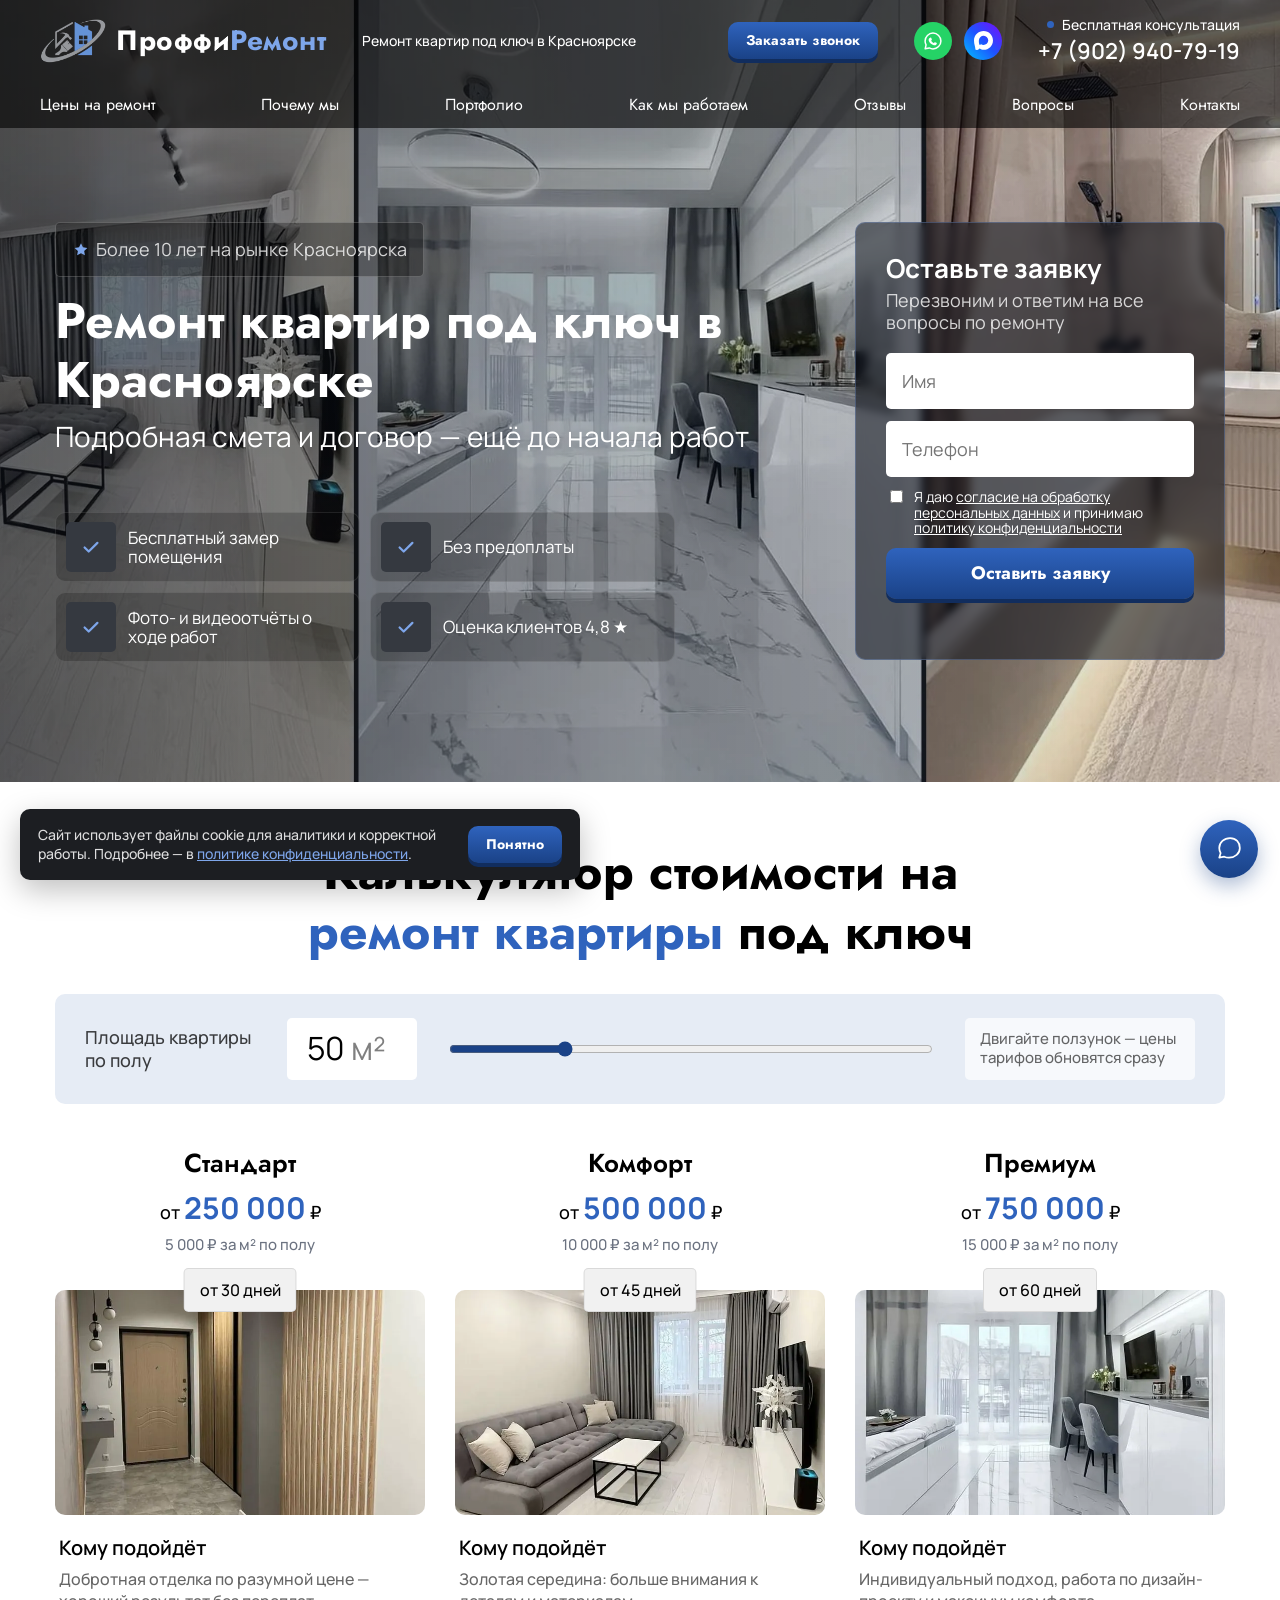
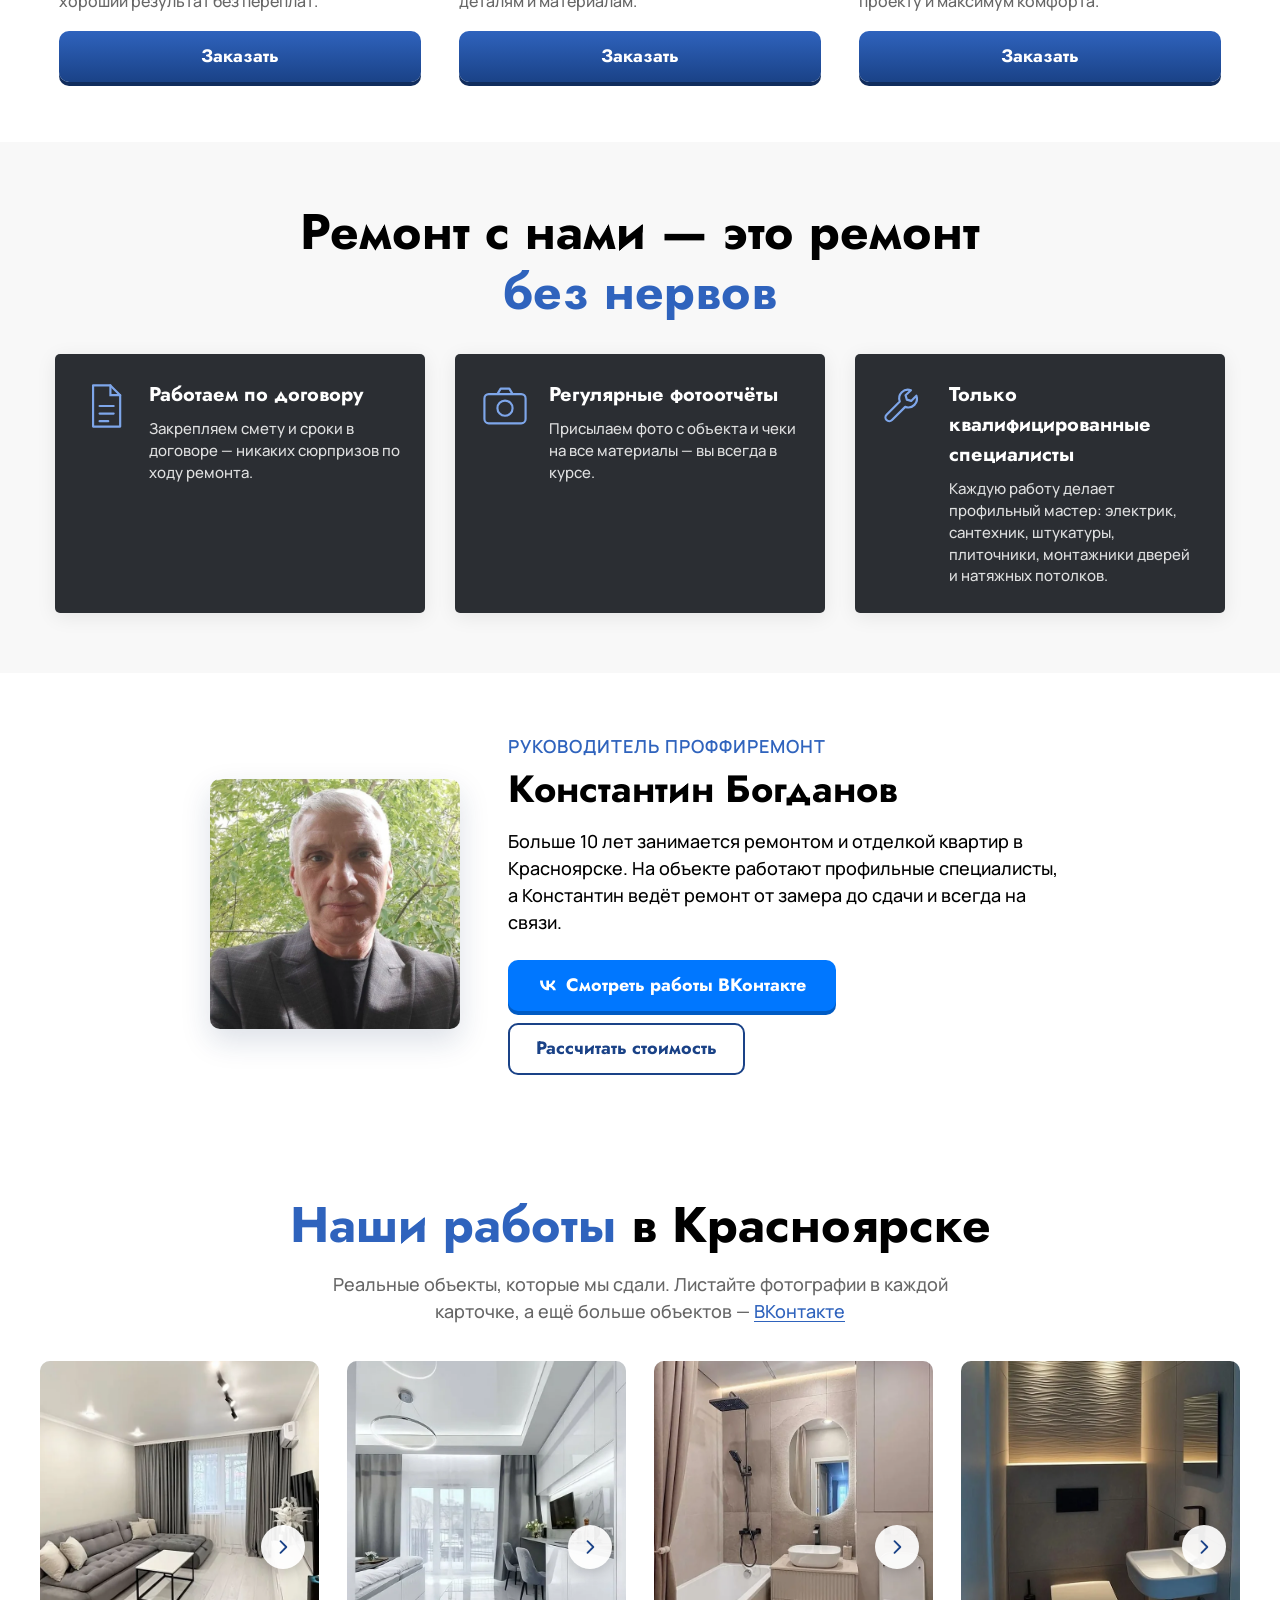
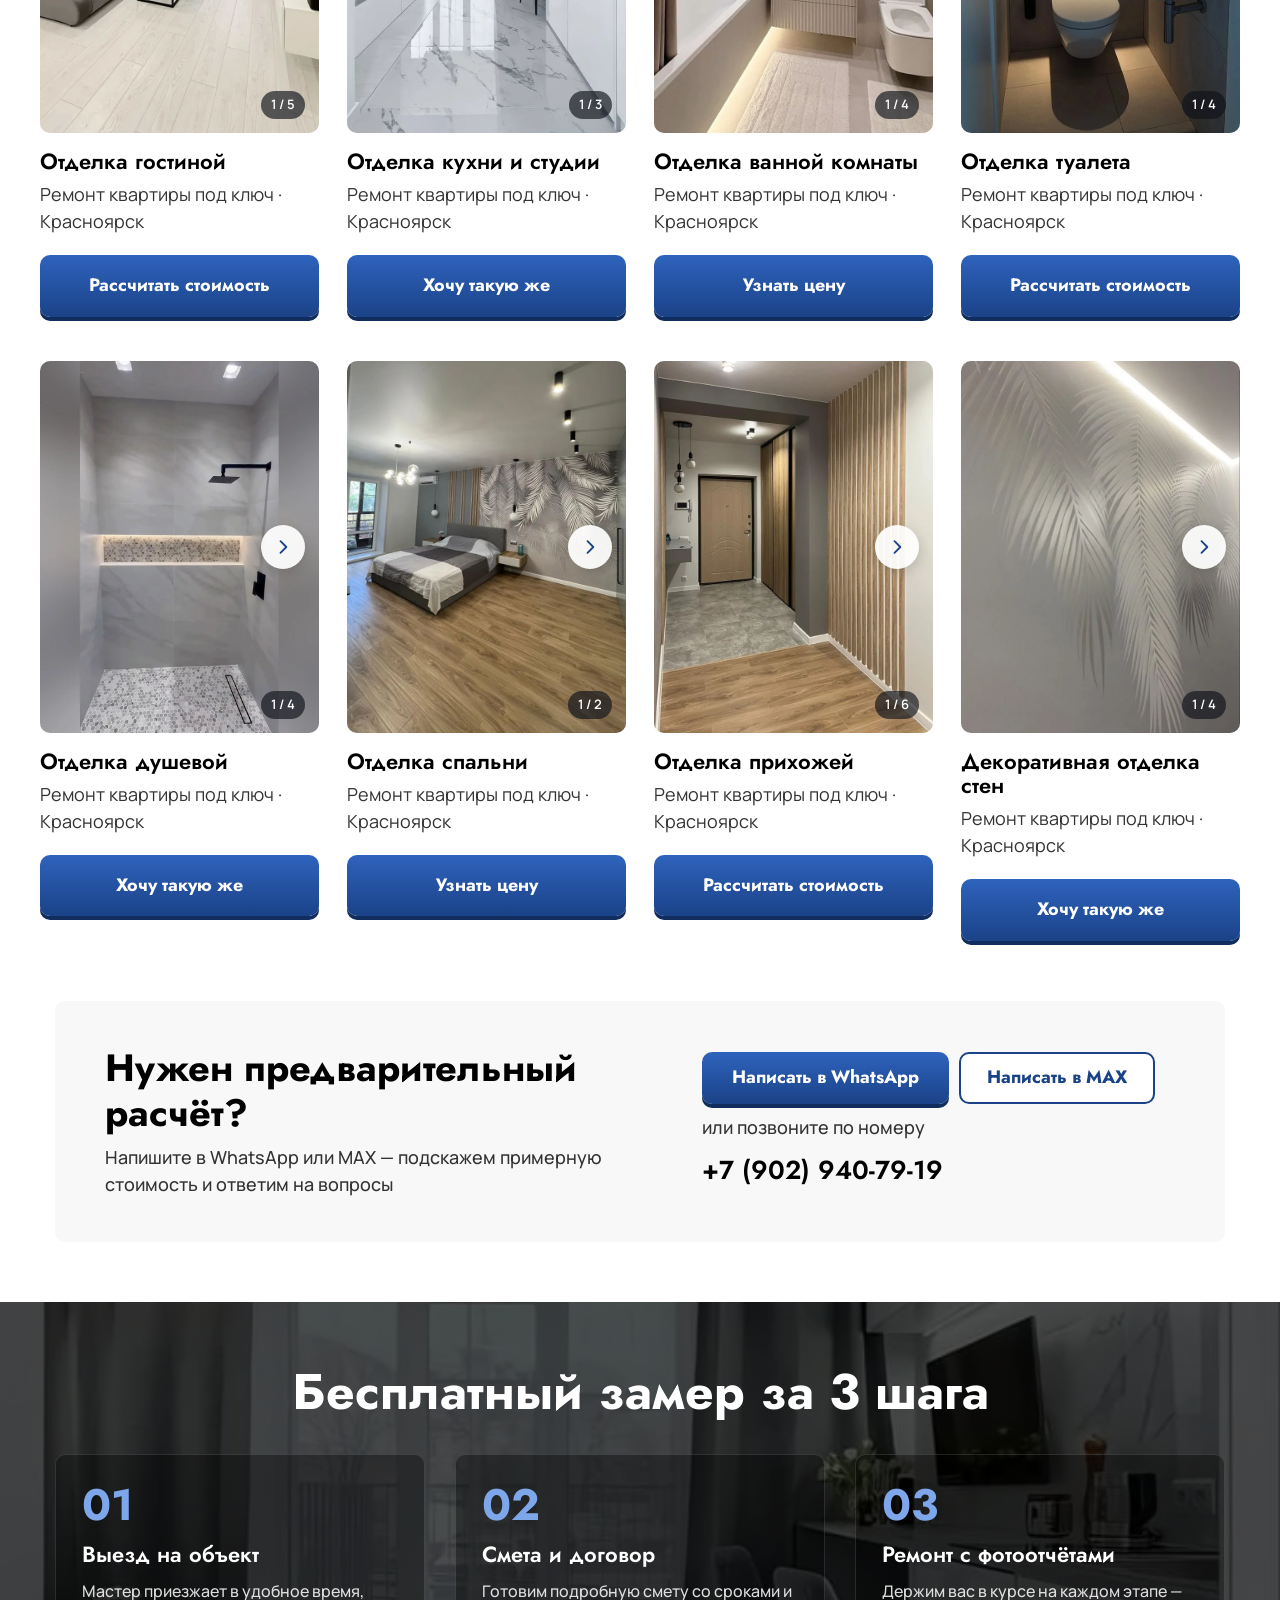
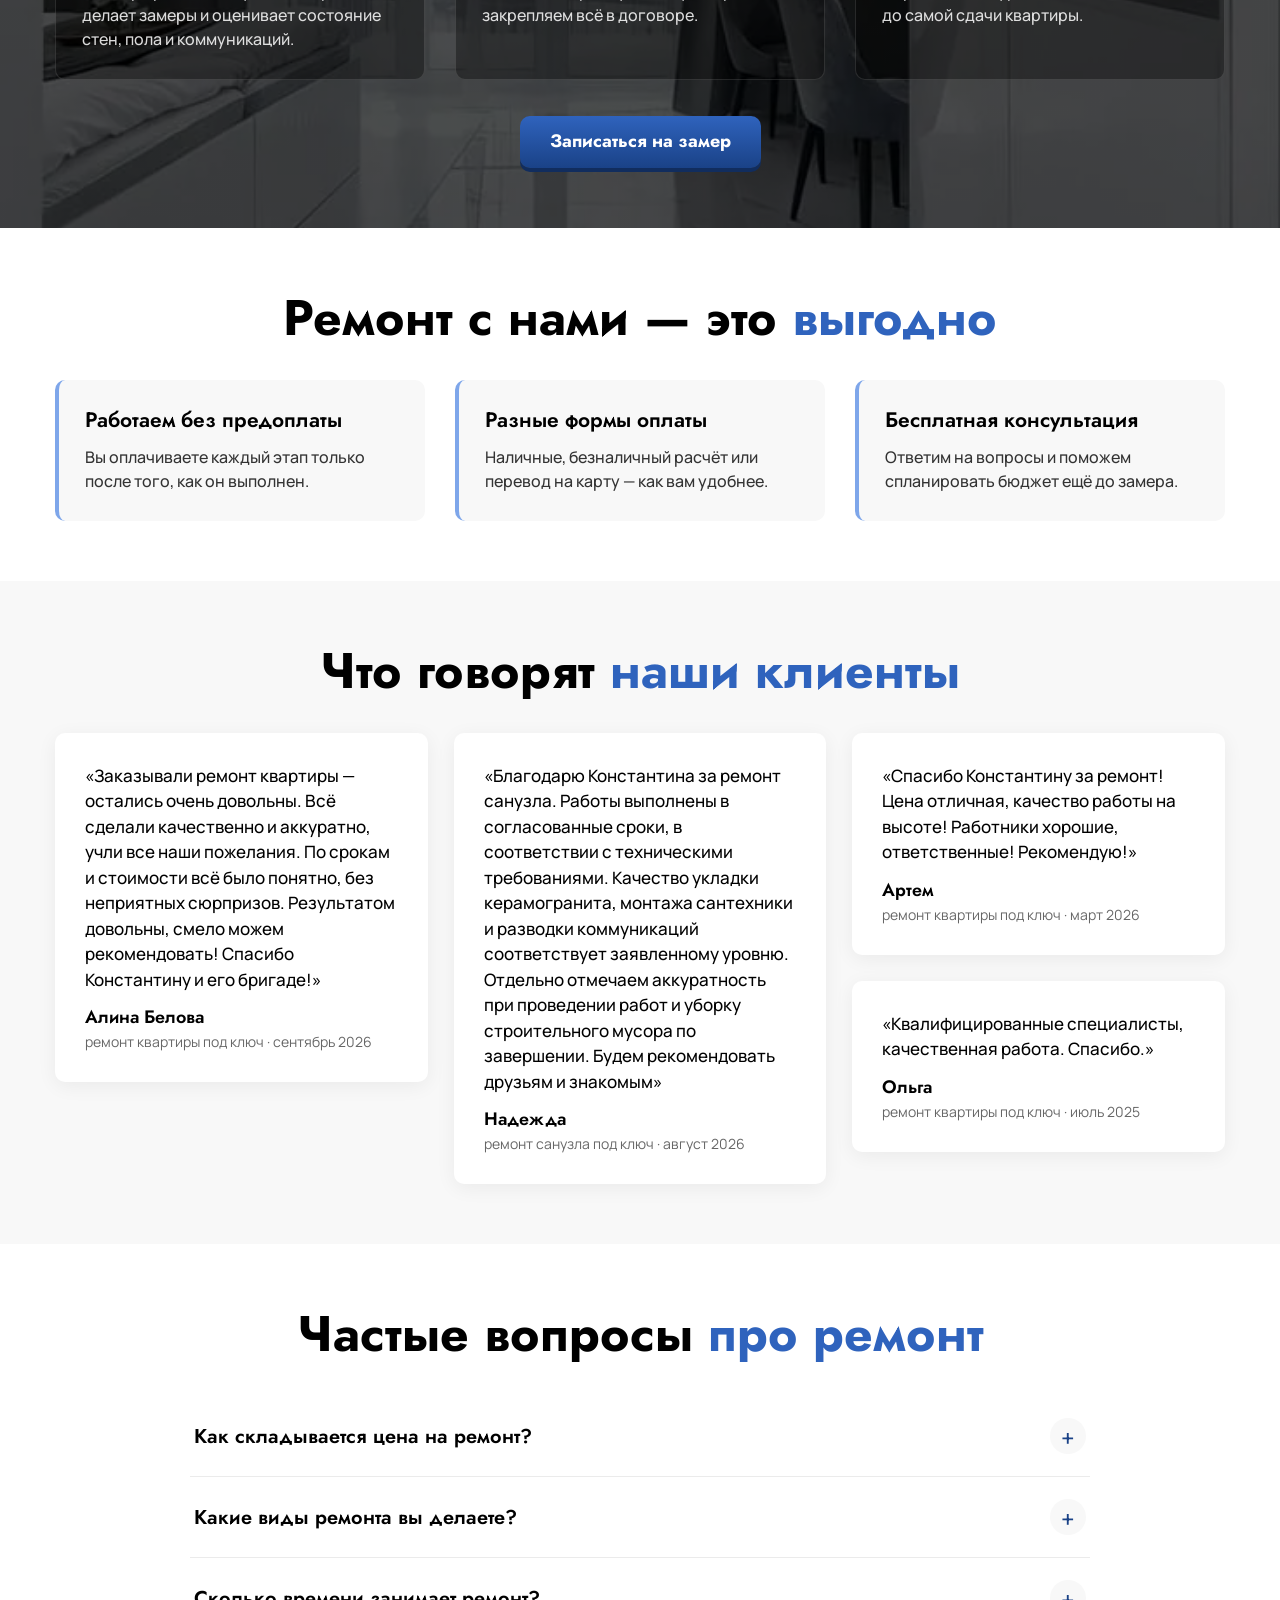
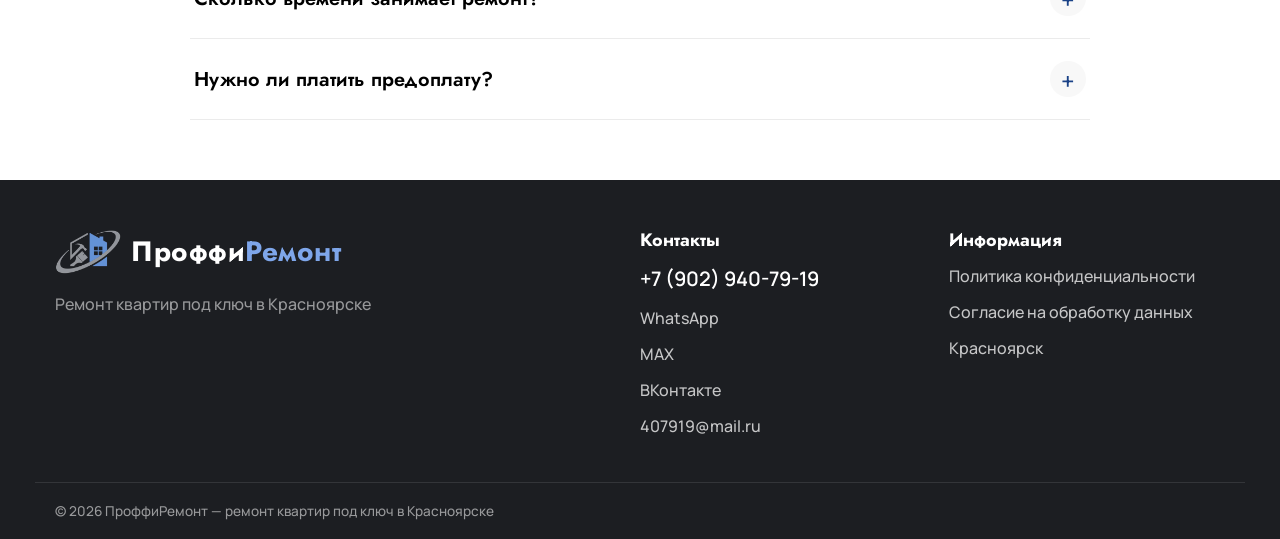
==== commit 61b0cbbe: "Обновление лендинга ПроффиРемонт" ====
--- a/index.html
+++ b/index.html
@@ -1,569 +1,613 @@
-<!doctype html>
-<html lang="ru">
-
-<head>
-  <meta charset="UTF-8">
-  <meta name="viewport" content="width=device-width, initial-scale=1.0">
-  <title>ПроффиРемонт — ремонт квартир под ключ в Красноярске</title>
-  <meta name="description"
-    content="ПроффиРемонт — ремонт квартир под ключ в Красноярске. Смета, договор, гарантия. Бесплатный замер и консультация.">
-  <meta property="og:title" content="ПроффиРемонт — ремонт квартир под ключ в Красноярске">
-  <meta property="og:description" content="Смета, договор, гарантия. Бесплатный замер и консультация.">
-  <meta property="og:type" content="website">
-  <meta property="og:locale" content="ru_RU">
-  <!-- TODO: после покупки домена заменить на абсолютный адрес: https://ДОМЕН/assets/og-image.jpg -->
-  <meta property="og:image" content="assets/og-image.jpg">
-  <meta property="og:image:width" content="1200">
-  <meta property="og:image:height" content="630">
-  <meta name="twitter:card" content="summary_large_image">
-  <link rel="icon" href="assets/favicon-32.png" sizes="32x32" type="image/png">
-  <link rel="icon" href="assets/favicon-64.png" sizes="64x64" type="image/png">
-  <link rel="apple-touch-icon" href="assets/apple-touch-icon.png">
-  <link rel="stylesheet" href="css/fonts.css?v=1">
-  <link rel="stylesheet" href="css/style.css?v=17">
-</head>
-
-<body>
-
-  <div class="topbar">
-    <div class="container topbar__inner">
-      <a href="#hero" class="logo"><img class="logo__mark" src="assets/logo-mark-light.webp" alt="" width="66" height="44"><span class="logo__text">Проффи<span class="logo__accent">Ремонт</span></span></a>
-      <p class="topbar__slogan">Ремонт квартир под ключ в Красноярске</p>
-      <button class="btn btn--accent btn--sm" data-scroll-to="#cta-form">Заказать звонок</button>
-      <div class="messengers">
-        <a href="https://wa.me/79029407919" target="_blank" rel="noopener" class="messenger messenger--wa" data-track="whatsapp_click" aria-label="Написать в WhatsApp"><svg width="20" height="20" viewBox="0 0 24 24" fill="none"><path d="M12 2.5C6.8 2.5 2.5 6.8 2.5 12C2.5 13.7 2.9 15.3 3.7 16.6L2.6 21.4L7.5 20.3C8.8 21 10.4 21.5 12 21.5C17.2 21.5 21.5 17.2 21.5 12C21.5 6.8 17.2 2.5 12 2.5Z" stroke="currentColor" stroke-width="1.8" stroke-linejoin="round"/><path d="M8.5 8.3C8.7 7.9 9 7.9 9.3 7.9C9.5 7.9 9.7 7.9 9.9 8.3C10.1 8.7 10.6 9.9 10.6 10C10.7 10.1 10.7 10.3 10.6 10.4C10.4 10.8 10.1 11.1 9.9 11.3C9.8 11.4 9.7 11.6 9.8 11.8C10.2 12.5 10.7 13.1 11.3 13.6C12 14.2 12.6 14.4 12.8 14.5C13 14.6 13.2 14.6 13.3 14.4C13.5 14.2 13.9 13.7 14.1 13.5C14.3 13.3 14.4 13.3 14.6 13.4C14.8 13.5 16 14.1 16.2 14.2C16.4 14.3 16.5 14.4 16.6 14.5C16.6 14.7 16.6 15.3 16.3 15.9C16 16.5 15 17 14.5 17.1C14 17.1 13.5 17.3 11.6 16.5C9.3 15.5 7.8 13.3 7.7 13.1C7.6 13 6.8 11.9 6.8 10.7C6.8 9.5 7.4 8.9 7.6 8.7C7.8 8.4 8.3 8.3 8.5 8.3Z" fill="currentColor"/></svg></a>
-        <!-- TODO: вставить ссылку на профиль Константина в MAX (Профиль → Поделиться) -->
-        <a href="#" target="_blank" rel="noopener" class="messenger messenger--max" data-track="max_click" aria-label="Написать в MAX"><svg width="19" height="19" viewBox="0 0 100 100" aria-hidden="true"><path fill="currentColor" fill-rule="evenodd" clip-rule="evenodd" d="M50.76 0c27.53 0 49.12 22.34 49.12 49.89S77.61 99.23 51.02 99.23c-9.43 0-14.01-1.33-21.37-6.54-.5-.36-1.2-.26-1.63.19-5.66 6.04-20.17 10.28-20.83 2.03C7.19 80.53 0 71.18 0 49.61 0 21.3 23.22 0 50.76 0m.77 24.55c-13.07-.68-23.26 8.39-25.51 22.58-1.86 11.75 1.44 26.07 4.26 26.8 1.2.3 4.08-1.9 6.18-3.88.4-.37.99-.44 1.45-.15 3.27 2 6.97 3.5 11.05 3.71 13.42.7 25.3-9.8 26-23.21.71-13.42-10.01-25.14-23.43-25.85"/></svg></a>
-      </div>
-      <div class="topbar__contacts">
-        <div class="topbar__note"><span class="topbar__dot"></span>Бесплатная консультация</div>
-        <a href="tel:+79029407919" class="topbar__phone" data-track="phone_click">+7 (902) 940-79-19</a>
-      </div>
-    </div>
-  </div>
-
-  <div class="menubar" id="header">
-    <div class="container menubar__inner">
-      <a href="#hero" class="logo logo--mobile"><img class="logo__mark" src="assets/logo-mark-light.webp" alt="" width="66" height="44"><span class="logo__text">Проффи<span class="logo__accent">Ремонт</span></span></a>
-      <nav class="nav" id="nav">
-        <a href="#tariffs">Цены на ремонт</a>
-        <a href="#advantages">Почему мы</a>
-        <a href="#portfolio">Портфолио</a>
-        <a href="#process">Как мы работаем</a>
-        <a href="#testimonials">Отзывы</a>
-        <a href="#faq">Вопросы</a>
-        <a href="#contacts">Контакты</a>
-      </nav>
-      <div class="messengers messengers--mobile">
-        <a href="https://wa.me/79029407919" target="_blank" rel="noopener" class="messenger messenger--wa" data-track="whatsapp_click" aria-label="Написать в WhatsApp"><svg width="20" height="20" viewBox="0 0 24 24" fill="none"><path d="M12 2.5C6.8 2.5 2.5 6.8 2.5 12C2.5 13.7 2.9 15.3 3.7 16.6L2.6 21.4L7.5 20.3C8.8 21 10.4 21.5 12 21.5C17.2 21.5 21.5 17.2 21.5 12C21.5 6.8 17.2 2.5 12 2.5Z" stroke="currentColor" stroke-width="1.8" stroke-linejoin="round"/><path d="M8.5 8.3C8.7 7.9 9 7.9 9.3 7.9C9.5 7.9 9.7 7.9 9.9 8.3C10.1 8.7 10.6 9.9 10.6 10C10.7 10.1 10.7 10.3 10.6 10.4C10.4 10.8 10.1 11.1 9.9 11.3C9.8 11.4 9.7 11.6 9.8 11.8C10.2 12.5 10.7 13.1 11.3 13.6C12 14.2 12.6 14.4 12.8 14.5C13 14.6 13.2 14.6 13.3 14.4C13.5 14.2 13.9 13.7 14.1 13.5C14.3 13.3 14.4 13.3 14.6 13.4C14.8 13.5 16 14.1 16.2 14.2C16.4 14.3 16.5 14.4 16.6 14.5C16.6 14.7 16.6 15.3 16.3 15.9C16 16.5 15 17 14.5 17.1C14 17.1 13.5 17.3 11.6 16.5C9.3 15.5 7.8 13.3 7.7 13.1C7.6 13 6.8 11.9 6.8 10.7C6.8 9.5 7.4 8.9 7.6 8.7C7.8 8.4 8.3 8.3 8.5 8.3Z" fill="currentColor"/></svg></a>
-        <!-- TODO: вставить ссылку на профиль Константина в MAX (Профиль → Поделиться) -->
-        <a href="#" target="_blank" rel="noopener" class="messenger messenger--max" data-track="max_click" aria-label="Написать в MAX"><svg width="19" height="19" viewBox="0 0 100 100" aria-hidden="true"><path fill="currentColor" fill-rule="evenodd" clip-rule="evenodd" d="M50.76 0c27.53 0 49.12 22.34 49.12 49.89S77.61 99.23 51.02 99.23c-9.43 0-14.01-1.33-21.37-6.54-.5-.36-1.2-.26-1.63.19-5.66 6.04-20.17 10.28-20.83 2.03C7.19 80.53 0 71.18 0 49.61 0 21.3 23.22 0 50.76 0m.77 24.55c-13.07-.68-23.26 8.39-25.51 22.58-1.86 11.75 1.44 26.07 4.26 26.8 1.2.3 4.08-1.9 6.18-3.88.4-.37.99-.44 1.45-.15 3.27 2 6.97 3.5 11.05 3.71 13.42.7 25.3-9.8 26-23.21.71-13.42-10.01-25.14-23.43-25.85"/></svg></a>
-      </div>
-      <a href="tel:+79029407919" class="menubar__phone" data-track="phone_click" aria-label="Позвонить">
-        <svg width="24" height="24" viewBox="0 0 24 24" fill="none" xmlns="http://www.w3.org/2000/svg">
-          <path d="M6.6 10.8C8 13.6 10.4 16 13.2 17.4L15.4 15.2C15.7 14.9 16.1 14.8 16.5 15C17.7 15.4 19 15.6 20.3 15.6C20.9 15.6 21.4 16.1 21.4 16.7V20.3C21.4 20.9 20.9 21.4 20.3 21.4C10.7 21.4 2.6 13.3 2.6 3.7C2.6 3.1 3.1 2.6 3.7 2.6H7.3C7.9 2.6 8.4 3.1 8.4 3.7C8.4 5 8.6 6.3 9 7.5C9.1 7.9 9 8.3 8.7 8.6L6.6 10.8Z" stroke="currentColor" stroke-width="1.6" stroke-linejoin="round"/>
-        </svg>
-      </a>
-      <button class="burger" id="burger" aria-label="Меню">
-        <span></span><span></span><span></span>
-      </button>
-    </div>
-  </div>
-
-  <main>
-
-    <section class="hero" id="hero">
-      <div class="container hero__inner">
-        <div class="hero__content">
-          <span class="badge">👑 Более 10 лет на рынке Красноярска</span>
-          <h1 class="hero__title">Ремонт квартир под ключ в Красноярске</h1>
-          <p class="hero__subtitle">Смета и договор — до начала работ</p>
-
-          <ul class="hero__features">
-            <li><span class="check"><svg width="22" height="22" viewBox="0 0 24 24" fill="none"><path d="M5 12.5l4.5 4.5L19 7.5" stroke="currentColor" stroke-width="2.4" stroke-linecap="round" stroke-linejoin="round"/></svg></span>Бесплатный замер помещения</li>
-            <li><span class="check"><svg width="22" height="22" viewBox="0 0 24 24" fill="none"><path d="M5 12.5l4.5 4.5L19 7.5" stroke="currentColor" stroke-width="2.4" stroke-linecap="round" stroke-linejoin="round"/></svg></span>Без предоплаты</li>
-            <li><span class="check"><svg width="22" height="22" viewBox="0 0 24 24" fill="none"><path d="M5 12.5l4.5 4.5L19 7.5" stroke="currentColor" stroke-width="2.4" stroke-linecap="round" stroke-linejoin="round"/></svg></span>Фото- и видеоотчёты о ходе работ</li>
-            <li><span class="check"><svg width="22" height="22" viewBox="0 0 24 24" fill="none"><path d="M5 12.5l4.5 4.5L19 7.5" stroke="currentColor" stroke-width="2.4" stroke-linecap="round" stroke-linejoin="round"/></svg></span>Оценка клиентов 4,8 ★</li>
-          </ul>
-        </div>
-
-        <div class="hero__form-card" id="cta-form">
-          <h3>Оставьте заявку</h3>
-          <p class="form-sub">И получите ответы на все ваши вопросы по ремонту</p>
-          <form id="leadForm" class="lead-form" novalidate>
-            <input type="text" name="name" placeholder="Имя" required>
-            <input type="text" name="website" class="hp-field" tabindex="-1" autocomplete="off" aria-hidden="true">
-            <input type="tel" name="phone" placeholder="Телефон" required>
-            <label class="consent">
-              <input type="checkbox" name="consent" required>
-              <span>Я даю <a href="consent.html">согласие на обработку персональных данных</a> и принимаю <a href="policy.html">политику конфиденциальности</a></span>
-            </label>
-            <button type="submit" class="btn btn--accent btn--block">Оставить заявку</button>
-            <p class="form-status" id="formStatus" aria-live="polite"></p>
-          </form>
-        </div>
-      </div>
-    </section>
-
-    <section class="tariffs" id="tariffs">
-      <div class="container">
-        <h2 class="heading">Калькулятор стоимости на <span class="accent">ремонт квартиры</span> под ключ</h2>
-
-        <div class="calc-layout">
-          <div class="calc-panel">
-            <label class="calc-panel__label" for="areaRange">Укажите площадь квартиры по полу</label>
-            <div class="calc-panel__value"><b id="areaValue">50</b> м²</div>
-            <input type="range" id="areaRange" min="20" max="150" value="50" step="1">
-            <p class="calc-panel__hint">* Цена указана за м² площади пола. Передвиньте ползунок — тарифы пересчитаются</p>
-          </div>
-
-          <!-- Цены от заказчика (26.09.2026): 5000 / 10000 / 15000 ₽ за м² по полу. TODO: сроки — уточнить -->
-          <div class="tariff-card" data-rate="5000">
-            <h3>Стандарт</h3>
-            <p class="tariff-price">от <span class="calc-price">250 000</span> ₽</p>
-            <div class="tariff-card__media">
-              <img src="assets/portfolio/tariff-standart.webp" alt="Тариф Стандарт — пример отделки" loading="lazy">
-              <span class="tariff-card__term">от 30 дней</span>
-            </div>
-            <div class="tariff-card__body">
-              <p class="tariff-card__for">Кому подойдёт</p>
-              <!-- TODO: уточнить состав работ у заказчика -->
-              <p class="muted">Для тех, кто хочет качественный ремонт с оптимальным бюджетом.</p>
-              <button class="btn btn--accent btn--block" data-scroll-to="#cta-form">Заказать</button>
-            </div>
-          </div>
-
-          <div class="tariff-card" data-rate="10000">
-            <h3>Комфорт</h3>
-            <p class="tariff-price">от <span class="calc-price">500 000</span> ₽</p>
-            <div class="tariff-card__media">
-              <img src="assets/portfolio/portfolio-1.webp" alt="Тариф Комфорт — пример отделки" loading="lazy">
-              <span class="tariff-card__term">от 45 дней</span>
-            </div>
-            <div class="tariff-card__body">
-              <p class="tariff-card__for">Кому подойдёт</p>
-              <p class="muted">Для тех, кто ищет баланс между ценой и качеством отделки.</p>
-              <button class="btn btn--accent btn--block" data-scroll-to="#cta-form">Заказать</button>
-            </div>
-          </div>
-
-          <div class="tariff-card" data-rate="15000">
-            <h3>Премиум</h3>
-            <p class="tariff-price">от <span class="calc-price">750 000</span> ₽</p>
-            <div class="tariff-card__media">
-              <img src="assets/portfolio/portfolio-9.webp" alt="Тариф Премиум — пример отделки" loading="lazy">
-              <span class="tariff-card__term">от 60 дней</span>
-            </div>
-            <div class="tariff-card__body">
-              <p class="tariff-card__for">Кому подойдёт</p>
-              <p class="muted">Для тех, кто хочет индивидуальный подход и максимум комфорта.</p>
-              <button class="btn btn--accent btn--block" data-scroll-to="#cta-form">Заказать</button>
-            </div>
-          </div>
-        </div>
-      </div>
-    </section>
-
-    <section class="advantages" id="advantages">
-      <div class="container">
-        <h2 class="heading">Ремонт с нами — это ремонт <span class="accent">без нервов</span></h2>
-        <div class="advantages-grid">
-          <div class="advantage">
-            <svg class="advantage__icon" width="52" height="52" viewBox="0 0 48 48" fill="none">
-              <path d="M13 5h16l9 9v29H13z" stroke="currentColor" stroke-width="2" stroke-linejoin="round"/>
-              <path d="M29 5v9h9M19 24h13M19 31h13M19 38h8" stroke="currentColor" stroke-width="2" stroke-linecap="round"/>
-            </svg>
-            <div>
-              <h3>Работаем по договору</h3>
-              <p>Прозрачная смета и фиксированные сроки ремонта.</p>
-            </div>
-          </div>
-          <div class="advantage">
-            <svg class="advantage__icon" width="52" height="52" viewBox="0 0 48 48" fill="none">
-              <rect x="5" y="13" width="38" height="27" rx="4" stroke="currentColor" stroke-width="2"/>
-              <path d="M17 13l3-5h8l3 5" stroke="currentColor" stroke-width="2" stroke-linejoin="round"/>
-              <circle cx="24" cy="26" r="7" stroke="currentColor" stroke-width="2"/>
-            </svg>
-            <div>
-              <h3>Регулярные фотоотчёты</h3>
-              <p>Присылаем отчёты о ходе работ с чеками на материалы.</p>
-            </div>
-          </div>
-          <div class="advantage">
-            <svg class="advantage__icon" width="52" height="52" viewBox="0 0 48 48" fill="none">
-              <path d="M29.5 9.5a8 8 0 0 0-10.3 10.3L7 32a3.5 3.5 0 0 0 5 5l12.2-12.2A8 8 0 0 0 34.5 14.5l-4.8 4.8-4-1.2-1.2-4z" stroke="currentColor" stroke-width="2" stroke-linejoin="round"/>
-            </svg>
-            <div>
-              <h3>Все работы одной бригадой</h3>
-              <p>Электрика, сантехника, плитка и отделка — не нужно искать разных подрядчиков.</p>
-            </div>
-          </div>
-        </div>
-      </div>
-    </section>
-
-    <section class="portfolio" id="portfolio">
-      <div class="container">
-        <h2 class="heading"><span class="accent">Наши работы</span> в Красноярске</h2>
-
-        <div class="portfolio-grid" id="portfolioGrid">
-          <!-- Фото объектов Константина -->
-          <div class="portfolio-card">
-            <img class="portfolio-card__img" src="assets/portfolio/portfolio-1.webp" alt="Ремонт гостиной в Красноярске" loading="lazy">
-            <div class="portfolio-card__info">
-              <h4>Ремонт гостиной</h4>
-              <p class="portfolio-card__address">г. Красноярск</p>
-              <div class="portfolio-card__stats">
-                <div><span class="stat-label">Тип</span><span class="stat-value">Под ключ</span></div>
-                <div><span class="stat-label">Помещение</span><span class="stat-value">Гостиная</span></div>
-              </div>
-              <button class="btn btn--accent" data-scroll-to="#cta-form">Заказать расчёт стоимости ремонта</button>
-            </div>
-          </div>
-          <div class="portfolio-card">
-            <img class="portfolio-card__img" src="assets/portfolio/portfolio-2.webp" alt="Ремонт кухни-гостиной в Красноярске" loading="lazy">
-            <div class="portfolio-card__info">
-              <h4>Ремонт кухни-гостиной</h4>
-              <p class="portfolio-card__address">г. Красноярск</p>
-              <div class="portfolio-card__stats">
-                <div><span class="stat-label">Тип</span><span class="stat-value">Под ключ</span></div>
-                <div><span class="stat-label">Помещение</span><span class="stat-value">Кухня-гостиная</span></div>
-              </div>
-              <button class="btn btn--accent" data-scroll-to="#cta-form">Заказать расчёт стоимости ремонта</button>
-            </div>
-          </div>
-          <div class="portfolio-card">
-            <img class="portfolio-card__img" style="object-position: center 78%;" src="assets/portfolio/portfolio-3.webp" alt="Ремонт санузла в Красноярске" loading="lazy">
-            <div class="portfolio-card__info">
-              <h4>Ремонт санузла</h4>
-              <p class="portfolio-card__address">г. Красноярск</p>
-              <div class="portfolio-card__stats">
-                <div><span class="stat-label">Тип</span><span class="stat-value">Под ключ</span></div>
-                <div><span class="stat-label">Помещение</span><span class="stat-value">Санузел</span></div>
-              </div>
-              <button class="btn btn--accent" data-scroll-to="#cta-form">Заказать расчёт стоимости ремонта</button>
-            </div>
-          </div>
-          <div class="portfolio-card">
-            <img class="portfolio-card__img" style="object-position: center 45%;" src="assets/portfolio/portfolio-4.webp" alt="Ремонт душевой в Красноярске" loading="lazy">
-            <div class="portfolio-card__info">
-              <h4>Ремонт душевой</h4>
-              <p class="portfolio-card__address">г. Красноярск</p>
-              <div class="portfolio-card__stats">
-                <div><span class="stat-label">Тип</span><span class="stat-value">Под ключ</span></div>
-                <div><span class="stat-label">Помещение</span><span class="stat-value">Душевая</span></div>
-              </div>
-              <button class="btn btn--accent" data-scroll-to="#cta-form">Заказать расчёт стоимости ремонта</button>
-            </div>
-          </div>
-          <div class="portfolio-card">
-            <img class="portfolio-card__img" style="object-position: center 55%;" src="assets/portfolio/portfolio-5.webp" alt="Ремонт коридора в Красноярске" loading="lazy">
-            <div class="portfolio-card__info">
-              <h4>Ремонт коридора</h4>
-              <p class="portfolio-card__address">г. Красноярск</p>
-              <div class="portfolio-card__stats">
-                <div><span class="stat-label">Тип</span><span class="stat-value">Под ключ</span></div>
-                <div><span class="stat-label">Помещение</span><span class="stat-value">Коридор</span></div>
-              </div>
-              <button class="btn btn--accent" data-scroll-to="#cta-form">Заказать расчёт стоимости ремонта</button>
-            </div>
-          </div>
-          <div class="portfolio-card">
-            <img class="portfolio-card__img" src="assets/portfolio/portfolio-6.webp" alt="Гостиная с ТВ-зоной в Красноярске" loading="lazy">
-            <div class="portfolio-card__info">
-              <h4>Гостиная с ТВ-зоной</h4>
-              <p class="portfolio-card__address">г. Красноярск</p>
-              <div class="portfolio-card__stats">
-                <div><span class="stat-label">Тип</span><span class="stat-value">Под ключ</span></div>
-                <div><span class="stat-label">Помещение</span><span class="stat-value">Гостиная</span></div>
-              </div>
-              <button class="btn btn--accent" data-scroll-to="#cta-form">Заказать расчёт стоимости ремонта</button>
-            </div>
-          </div>
-          <div class="portfolio-card">
-            <img class="portfolio-card__img" style="object-position: center 60%;" src="assets/portfolio/portfolio-7.webp?v=2" alt="Ремонт спальни в Красноярске" loading="lazy">
-            <div class="portfolio-card__info">
-              <h4>Ремонт спальни</h4>
-              <p class="portfolio-card__address">г. Красноярск</p>
-              <div class="portfolio-card__stats">
-                <div><span class="stat-label">Тип</span><span class="stat-value">Под ключ</span></div>
-                <div><span class="stat-label">Помещение</span><span class="stat-value">Спальня</span></div>
-              </div>
-              <button class="btn btn--accent" data-scroll-to="#cta-form">Заказать расчёт стоимости ремонта</button>
-            </div>
-          </div>
-          <div class="portfolio-card">
-            <img class="portfolio-card__img" src="assets/portfolio/portfolio-8.webp" alt="Ремонт прихожей в Красноярске" loading="lazy">
-            <div class="portfolio-card__info">
-              <h4>Ремонт прихожей</h4>
-              <p class="portfolio-card__address">г. Красноярск</p>
-              <div class="portfolio-card__stats">
-                <div><span class="stat-label">Тип</span><span class="stat-value">Под ключ</span></div>
-                <div><span class="stat-label">Помещение</span><span class="stat-value">Прихожая</span></div>
-              </div>
-              <button class="btn btn--accent" data-scroll-to="#cta-form">Заказать расчёт стоимости ремонта</button>
-            </div>
-          </div>
-          <div class="portfolio-card">
-            <img class="portfolio-card__img" style="object-position: center 60%;" src="assets/portfolio/portfolio-9.webp" alt="Коридор с авторской подсветкой в Красноярске" loading="lazy">
-            <div class="portfolio-card__info">
-              <h4>Коридор с авторской подсветкой</h4>
-              <p class="portfolio-card__address">г. Красноярск</p>
-              <div class="portfolio-card__stats">
-                <div><span class="stat-label">Тип</span><span class="stat-value">Под ключ</span></div>
-                <div><span class="stat-label">Помещение</span><span class="stat-value">Коридор</span></div>
-              </div>
-              <button class="btn btn--accent" data-scroll-to="#cta-form">Заказать расчёт стоимости ремонта</button>
-            </div>
-          </div>
-          <div class="portfolio-card">
-            <img class="portfolio-card__img" src="assets/portfolio/portfolio-10.webp" alt="Гостиная с декоративной штукатуркой в Красноярске" loading="lazy">
-            <div class="portfolio-card__info">
-              <h4>Гостиная с декоративной штукатуркой</h4>
-              <p class="portfolio-card__address">г. Красноярск</p>
-              <div class="portfolio-card__stats">
-                <div><span class="stat-label">Тип</span><span class="stat-value">Под ключ</span></div>
-                <div><span class="stat-label">Помещение</span><span class="stat-value">Гостиная</span></div>
-              </div>
-              <button class="btn btn--accent" data-scroll-to="#cta-form">Заказать расчёт стоимости ремонта</button>
-            </div>
-          </div>
-        </div>
-      </div>
-    </section>
-
-    <section class="precalc">
-      <div class="container">
-        <div class="precalc__box">
-          <div>
-            <h2>Нужен предварительный расчёт?</h2>
-            <p>Напишите нам в WhatsApp — ответим на вопросы и подскажем по стоимости ремонта</p>
-          </div>
-          <div class="precalc__actions">
-            <a href="https://wa.me/79029407919" target="_blank" class="btn btn--accent" data-track="whatsapp_click">Написать в WhatsApp</a>
-            <p class="precalc__label">или позвоните по номеру</p>
-            <a href="tel:+79029407919" class="precalc__phone" data-track="phone_click">+7 (902) 940-79-19</a>
-          </div>
-        </div>
-      </div>
-    </section>
-
-    <section class="process" id="process">
-      <div class="container">
-        <h2 class="heading">Бесплатный замер за 3 шага</h2>
-        <div class="process-grid">
-          <div class="process-step">
-            <span class="process-step__num">01</span>
-            <h3>Выезд на объект</h3>
-            <p>Замер помещения и оценка состояния поверхностей и коммуникаций.</p>
-          </div>
-          <div class="process-step">
-            <span class="process-step__num">02</span>
-            <h3>Смета и договор</h3>
-            <p>Точный расчёт стоимости и сроков. Фиксируем всё в договоре.</p>
-          </div>
-          <div class="process-step">
-            <span class="process-step__num">03</span>
-            <h3>Ремонт и отчётность</h3>
-            <p>Регулярные фотоотчёты о ходе работ до самой сдачи объекта.</p>
-          </div>
-        </div>
-        <div class="process-cta">
-          <button class="btn btn--accent" data-scroll-to="#cta-form">Записаться на замер</button>
-        </div>
-      </div>
-    </section>
-
-    <section class="benefits" id="benefits">
-      <div class="container">
-        <h2 class="heading">Ремонт с нами — это <span class="accent">выгодно</span></h2>
-        <div class="benefits-grid">
-          <div class="benefit">
-            <h3>Работаем без предоплаты</h3>
-            <!-- TODO: уточнить реальные условия оплаты у заказчика -->
-            <p>Оплата по факту выполненных этапов работ.</p>
-          </div>
-          <div class="benefit">
-            <h3>Разные формы оплаты</h3>
-            <p>Наличный и безналичный расчёт, перевод на карту.</p>
-          </div>
-          <div class="benefit">
-            <h3>Бесплатная консультация</h3>
-            <p>Ответим на вопросы и поможем прикинуть бюджет ремонта.</p>
-          </div>
-        </div>
-      </div>
-    </section>
-
-    <section class="testimonials" id="testimonials">
-      <div class="container">
-        <h2 class="heading">Что говорят <span class="accent">наши клиенты</span></h2>
-        <!-- Отзывы с Авито Константина, только по ремонту -->
-        <div class="testimonials-grid" id="testimonialsGrid">
-          <div class="testimonial">
-            <p class="testimonial__text">«Заказывали ремонт квартиры — остались очень довольны. Всё сделали качественно и аккуратно, учли все наши пожелания. По срокам и стоимости всё было понятно, без неприятных сюрпризов. Результатом довольны, смело можем рекомендовать! Спасибо Константину и его бригаде!»</p>
-            <p class="testimonial__author">Алина Белова<span>ремонт квартиры под ключ · сентябрь 2026</span></p>
-          </div>
-          <div class="testimonial">
-            <p class="testimonial__text">«Благодарю Константина и его команду за оказанную работу, выполнили всё быстро, качественно и в срок, все мои пожелания были учтены.»</p>
-            <p class="testimonial__author">ТиЧ Пицца Франшиза<span>ремонт под ключ · сентябрь 2026</span></p>
-          </div>
-          <div class="testimonial">
-            <p class="testimonial__text">«Благодарю Константина за ремонт санузла. Работы выполнены в согласованные сроки, в соответствии с техническими требованиями. Качество укладки керамогранита, монтажа сантехники и разводки коммуникаций соответствует заявленному уровню. Отдельно отмечаем аккуратность при проведении работ и уборку строительного мусора по завершении. Будем рекомендовать друзьям и знакомым»</p>
-            <p class="testimonial__author">Надежда<span>ремонт санузла под ключ · август 2026</span></p>
-          </div>
-          <div class="testimonial">
-            <p class="testimonial__text">«Спасибо Константину за ремонт! Цена отличная, качество работы на высоте! Работники хорошие, ответственные! Рекомендую!»</p>
-            <p class="testimonial__author">Артем<span>ремонт квартиры под ключ · март 2026</span></p>
-          </div>
-          <div class="testimonial">
-            <p class="testimonial__text">«Квалифицированные специалисты, качественная работа. Спасибо.»</p>
-            <p class="testimonial__author">Ольга<span>ремонт квартиры под ключ с гарантией · июль 2025</span></p>
-          </div>
-        </div>
-      </div>
-    </section>
-
-    <section class="faq" id="faq">
-      <div class="container">
-        <h2 class="heading">Частые вопросы <span class="accent">про ремонт</span></h2>
-        <!-- TODO: заменить/дополнить реальными вопросами от заказчика -->
-        <div class="accordion" id="accordion">
-
-          <div class="accordion-item">
-            <button class="accordion-item__head">
-              <span>Как складывается цена на ремонт?</span>
-              <span class="accordion-item__icon">+</span>
-            </button>
-            <div class="accordion-item__body">
-              <p>Цена зависит от площади квартиры, объёма работ и выбранных материалов. Точную сумму определяем после
-                бесплатного замера — на следующий день вы получаете подробную смету.</p>
-            </div>
-          </div>
-
-          <div class="accordion-item">
-            <button class="accordion-item__head">
-              <span>Какие виды ремонта вы делаете?</span>
-              <span class="accordion-item__icon">+</span>
-            </button>
-            <div class="accordion-item__body">
-              <p>Косметический и капитальный ремонт квартир под ключ, ремонт новостроек и вторичного жилья, отделка
-                домов и коттеджей. Также выполняем электромонтажные и сантехнические работы, укладку плитки,
-                выравнивание стен и полов, натяжные потолки, малярные работы, установку дверей и ремонт по
-                дизайн-проекту.</p>
-            </div>
-          </div>
-
-          <div class="accordion-item">
-            <button class="accordion-item__head">
-              <span>Сколько времени занимает ремонт?</span>
-              <span class="accordion-item__icon">+</span>
-            </button>
-            <div class="accordion-item__body">
-              <p>Сроки зависят от объёма работ и площади. Фиксируем срок в договоре и придерживаемся его.</p>
-            </div>
-          </div>
-
-          <div class="accordion-item">
-            <button class="accordion-item__head">
-              <span>Нужно ли платить предоплату?</span>
-              <span class="accordion-item__icon">+</span>
-            </button>
-            <div class="accordion-item__body">
-              <p><!-- TODO: уточнить условия оплаты --> Работаем без предоплаты, оплата — по факту выполненных этапов.
-              </p>
-            </div>
-          </div>
-
-        </div>
-      </div>
-    </section>
-
-  </main>
-
-  <footer class="footer" id="contacts">
-    <div class="container footer__inner">
-      <div class="footer__col">
-        <div class="logo"><img class="logo__mark" src="assets/logo-mark-light.webp" alt="" width="66" height="44"><span class="logo__text">Проффи<span class="logo__accent">Ремонт</span></span></div>
-        <p class="muted" style="margin-top: 12px;">Ремонт квартир под ключ в Красноярске</p>
-      </div>
-      <div class="footer__col">
-        <h4>Контакты</h4>
-          <p><a href="tel:+79029407919" class="footer__phone" data-track="phone_click">+7 (902) 940-79-19</a></p>
-        <p><a href="https://wa.me/79029407919" target="_blank" data-track="whatsapp_click">WhatsApp</a></p>
-        <!-- TODO: вставить ссылку на профиль Константина в MAX -->
-        <p><a href="#" target="_blank" rel="noopener" data-track="max_click">MAX</a></p>
-        <p><a href="mailto:407919@mail.ru" data-track="email_click">407919@mail.ru</a></p>
-      </div>
-      <div class="footer__col">
-        <h4>Информация</h4>
-        <p><a href="policy.html">Политика конфиденциальности</a></p>
-        <p><a href="consent.html">Согласие на обработку данных</a></p>
-        <p>Красноярск</p>
-      </div>
-    </div>
-    <div class="container footer__bottom">
-      <p class="muted small">© 2026 ПроффиРемонт — ремонт квартир под ключ в Красноярске</p>
-    </div>
-  </footer>
-
-  <div class="contact-widget" id="contactWidget">
-    <div class="contact-widget__panel" id="contactPanel">
-      <button class="contact-widget__close" id="contactClose" aria-label="Закрыть">
-        <svg width="14" height="14" viewBox="0 0 14 14" fill="none" xmlns="http://www.w3.org/2000/svg">
-          <path d="M1 1L13 13M13 1L1 13" stroke="currentColor" stroke-width="1.6" stroke-linecap="round"/>
-        </svg>
-      </button>
-      <p class="contact-widget__title">Остались вопросы?</p>
-      <p class="contact-widget__text">Бесплатный замер, консультация и расчёт стоимости ремонта — напишите или позвоните, ответим в ближайшее время.</p>
-
-      <a href="tel:+79029407919" class="contact-widget__link" data-track="phone_click">
-        <span class="contact-widget__icon">
-          <svg width="20" height="20" viewBox="0 0 24 24" fill="none" xmlns="http://www.w3.org/2000/svg">
-            <path d="M6.6 10.8C8 13.6 10.4 16 13.2 17.4L15.4 15.2C15.7 14.9 16.1 14.8 16.5 15C17.7 15.4 19 15.6 20.3 15.6C20.9 15.6 21.4 16.1 21.4 16.7V20.3C21.4 20.9 20.9 21.4 20.3 21.4C10.7 21.4 2.6 13.3 2.6 3.7C2.6 3.1 3.1 2.6 3.7 2.6H7.3C7.9 2.6 8.4 3.1 8.4 3.7C8.4 5 8.6 6.3 9 7.5C9.1 7.9 9 8.3 8.7 8.6L6.6 10.8Z" stroke="currentColor" stroke-width="1.6" stroke-linejoin="round"/>
-          </svg>
-        </span>
-        <span>
-          <span class="contact-widget__label">Позвонить</span>
-          <span class="contact-widget__value">+7 (902) 940-79-19</span>
-        </span>
-      </a>
-      <a href="https://wa.me/79029407919" target="_blank" class="contact-widget__link" data-track="whatsapp_click">
-        <span class="contact-widget__icon">
-          <svg width="20" height="20" viewBox="0 0 24 24" fill="none" xmlns="http://www.w3.org/2000/svg">
-            <path d="M12 2.5C6.8 2.5 2.5 6.8 2.5 12C2.5 13.7 2.9 15.3 3.7 16.6L2.6 21.4L7.5 20.3C8.8 21 10.4 21.5 12 21.5C17.2 21.5 21.5 17.2 21.5 12C21.5 6.8 17.2 2.5 12 2.5Z" stroke="currentColor" stroke-width="1.6" stroke-linejoin="round"/>
-            <path d="M8.5 8.3C8.7 7.9 9 7.9 9.3 7.9C9.5 7.9 9.7 7.9 9.9 8.3C10.1 8.7 10.6 9.9 10.6 10C10.7 10.1 10.7 10.3 10.6 10.4C10.4 10.8 10.1 11.1 9.9 11.3C9.8 11.4 9.7 11.6 9.8 11.8C10.2 12.5 10.7 13.1 11.3 13.6C12 14.2 12.6 14.4 12.8 14.5C13 14.6 13.2 14.6 13.3 14.4C13.5 14.2 13.9 13.7 14.1 13.5C14.3 13.3 14.4 13.3 14.6 13.4C14.8 13.5 16 14.1 16.2 14.2C16.4 14.3 16.5 14.4 16.6 14.5C16.6 14.7 16.6 15.3 16.3 15.9C16 16.5 15 17 14.5 17.1C14 17.1 13.5 17.3 11.6 16.5C9.3 15.5 7.8 13.3 7.7 13.1C7.6 13 6.8 11.9 6.8 10.7C6.8 9.5 7.4 8.9 7.6 8.7C7.8 8.4 8.3 8.3 8.5 8.3Z" fill="currentColor"/>
-          </svg>
-        </span>
-        <span>
-          <span class="contact-widget__label">WhatsApp</span>
-          <span class="contact-widget__value">Написать сейчас</span>
-        </span>
-      </a>
-      <!-- TODO: вставить ссылку на профиль Константина в MAX -->
-      <a href="#" target="_blank" rel="noopener" class="contact-widget__link" data-track="max_click">
-        <span class="contact-widget__icon"><svg width="22" height="22" viewBox="0 0 100 100" aria-hidden="true"><defs><linearGradient id="maxGrad" x1="0" y1="1" x2="1" y2="0"><stop offset="0" stop-color="#00c4ff"/><stop offset="0.5" stop-color="#1e53ff"/><stop offset="1" stop-color="#7b08fc"/></linearGradient></defs><path fill="url(#maxGrad)" fill-rule="evenodd" clip-rule="evenodd" d="M50.76 0c27.53 0 49.12 22.34 49.12 49.89S77.61 99.23 51.02 99.23c-9.43 0-14.01-1.33-21.37-6.54-.5-.36-1.2-.26-1.63.19-5.66 6.04-20.17 10.28-20.83 2.03C7.19 80.53 0 71.18 0 49.61 0 21.3 23.22 0 50.76 0m.77 24.55c-13.07-.68-23.26 8.39-25.51 22.58-1.86 11.75 1.44 26.07 4.26 26.8 1.2.3 4.08-1.9 6.18-3.88.4-.37.99-.44 1.45-.15 3.27 2 6.97 3.5 11.05 3.71 13.42.7 25.3-9.8 26-23.21.71-13.42-10.01-25.14-23.43-25.85"/></svg></span>
-        <span>
-          <span class="contact-widget__label">MAX</span>
-          <span class="contact-widget__value">Написать сейчас</span>
-        </span>
-      </a>
-    </div>
-    <button class="contact-widget__toggle" id="contactToggle" aria-label="Связаться с нами">
-      <svg width="26" height="26" viewBox="0 0 24 24" fill="none" xmlns="http://www.w3.org/2000/svg">
-        <path d="M3 20L4.3 15.8C3.5 14.4 3 12.8 3 11C3 5.9 7.5 2 13 2C18.5 2 22 5.9 22 11C22 16.1 17.5 20 12 20C10.4 20 8.9 19.7 7.6 19.1L3 20Z" stroke="currentColor" stroke-width="1.6" stroke-linejoin="round"/>
-      </svg>
-    </button>
-  </div>
-
-  <div class="cookie-banner" id="cookieBanner" hidden>
-    <p>Сайт использует файлы cookie для аналитики и корректной работы. Подробнее — в <a href="policy.html#cookies">политике конфиденциальности</a>.</p>
-    <button class="btn btn--accent btn--sm" id="cookieAccept">Понятно</button>
-  </div>
-
-  <script src="js/script.js?v=5"></script>
-
-  <!-- TODO: вставить реальный счётчик Яндекс.Метрики с целями lead_form_submit / phone_click / whatsapp_click -->
-</body>
-
-</html>
+<!doctype html>
+<html lang="ru">
+
+<head>
+  <meta charset="UTF-8">
+  <meta name="viewport" content="width=device-width, initial-scale=1.0">
+  <title>ПроффиРемонт — ремонт квартир под ключ в Красноярске</title>
+  <meta name="description"
+    content="ПроффиРемонт — ремонт квартир под ключ в Красноярске. Смета и договор до начала работ. Бесплатный замер и консультация.">
+  <meta property="og:title" content="ПроффиРемонт — ремонт квартир под ключ в Красноярске">
+  <meta property="og:description" content="Смета и договор до начала работ. Бесплатный замер и консультация.">
+  <meta property="og:type" content="website">
+  <meta property="og:locale" content="ru_RU">
+  <!-- TODO: после покупки домена заменить на абсолютный адрес: https://ДОМЕН/assets/og-image.jpg -->
+  <meta property="og:image" content="assets/og-image.jpg">
+  <meta property="og:image:width" content="1200">
+  <meta property="og:image:height" content="630">
+  <meta name="twitter:card" content="summary_large_image">
+  <link rel="icon" href="assets/favicon-32.png" sizes="32x32" type="image/png">
+  <link rel="icon" href="assets/favicon-64.png" sizes="64x64" type="image/png">
+  <link rel="apple-touch-icon" href="assets/apple-touch-icon.png">
+  <link rel="stylesheet" href="css/fonts.css?v=1">
+  <link rel="stylesheet" href="css/style.css?v=36">
+  <script type="application/ld+json">
+  {"@context":"https://schema.org","@type":"HomeAndConstructionBusiness","name":"ПроффиРемонт",
+   "description":"Ремонт и отделка квартир под ключ в Красноярске","telephone":"+7-902-940-79-19","email":"407919@mail.ru",
+   "address":{"@type":"PostalAddress","addressLocality":"Красноярск","addressCountry":"RU"},"areaServed":"Красноярск",
+   "image":"assets/og-image.jpg","priceRange":"от 5000 ₽/м²","sameAs":["https://vk.ru/konstantinb124"],"founder":{"@type":"Person","name":"Константин Богданов"}}
+  </script>
+</head>
+
+<body>
+
+  <div class="topbar">
+    <div class="container topbar__inner">
+      <a href="#hero" class="logo"><img class="logo__mark" src="assets/logo-mark-light.webp" alt="" width="66" height="44"><span class="logo__text">Проффи<span class="logo__accent">Ремонт</span></span></a>
+      <p class="topbar__slogan">Ремонт квартир под ключ в Красноярске</p>
+      <button class="btn btn--accent btn--sm" data-scroll-to="#cta-form">Заказать звонок</button>
+      <div class="messengers">
+        <a href="https://wa.me/79029407919" target="_blank" rel="noopener" class="messenger messenger--wa" data-track="whatsapp_click" aria-label="Написать в WhatsApp"><svg width="20" height="20" viewBox="0 0 24 24" fill="none"><path d="M12 2.5C6.8 2.5 2.5 6.8 2.5 12C2.5 13.7 2.9 15.3 3.7 16.6L2.6 21.4L7.5 20.3C8.8 21 10.4 21.5 12 21.5C17.2 21.5 21.5 17.2 21.5 12C21.5 6.8 17.2 2.5 12 2.5Z" stroke="currentColor" stroke-width="1.8" stroke-linejoin="round"/><path d="M8.5 8.3C8.7 7.9 9 7.9 9.3 7.9C9.5 7.9 9.7 7.9 9.9 8.3C10.1 8.7 10.6 9.9 10.6 10C10.7 10.1 10.7 10.3 10.6 10.4C10.4 10.8 10.1 11.1 9.9 11.3C9.8 11.4 9.7 11.6 9.8 11.8C10.2 12.5 10.7 13.1 11.3 13.6C12 14.2 12.6 14.4 12.8 14.5C13 14.6 13.2 14.6 13.3 14.4C13.5 14.2 13.9 13.7 14.1 13.5C14.3 13.3 14.4 13.3 14.6 13.4C14.8 13.5 16 14.1 16.2 14.2C16.4 14.3 16.5 14.4 16.6 14.5C16.6 14.7 16.6 15.3 16.3 15.9C16 16.5 15 17 14.5 17.1C14 17.1 13.5 17.3 11.6 16.5C9.3 15.5 7.8 13.3 7.7 13.1C7.6 13 6.8 11.9 6.8 10.7C6.8 9.5 7.4 8.9 7.6 8.7C7.8 8.4 8.3 8.3 8.5 8.3Z" fill="currentColor"/></svg></a>
+                <a href="https://max.ru/u/f9LHodD0cOI1MVSrKyuVQ6A-U3g8ZJQQ1f2k-AwKkrL9IjA0t_5ocCxxa44" target="_blank" rel="noopener" class="messenger messenger--max" data-track="max_click" aria-label="Написать в MAX"><svg width="19" height="19" viewBox="0 0 100 100" aria-hidden="true"><path fill="currentColor" fill-rule="evenodd" clip-rule="evenodd" d="M50.76 0c27.53 0 49.12 22.34 49.12 49.89S77.61 99.23 51.02 99.23c-9.43 0-14.01-1.33-21.37-6.54-.5-.36-1.2-.26-1.63.19-5.66 6.04-20.17 10.28-20.83 2.03C7.19 80.53 0 71.18 0 49.61 0 21.3 23.22 0 50.76 0m.77 24.55c-13.07-.68-23.26 8.39-25.51 22.58-1.86 11.75 1.44 26.07 4.26 26.8 1.2.3 4.08-1.9 6.18-3.88.4-.37.99-.44 1.45-.15 3.27 2 6.97 3.5 11.05 3.71 13.42.7 25.3-9.8 26-23.21.71-13.42-10.01-25.14-23.43-25.85"/></svg></a>
+      </div>
+      <div class="topbar__contacts">
+        <div class="topbar__note"><span class="topbar__dot"></span>Бесплатная консультация</div>
+        <a href="tel:+79029407919" class="topbar__phone" data-track="phone_click">+7 (902) 940-79-19</a>
+      </div>
+    </div>
+  </div>
+
+  <div class="menubar" id="header">
+    <div class="container menubar__inner">
+      <a href="#hero" class="logo logo--mobile"><img class="logo__mark" src="assets/logo-mark-light.webp" alt="" width="66" height="44"><span class="logo__text">Проффи<span class="logo__accent">Ремонт</span></span></a>
+      <nav class="nav" id="nav">
+        <a href="#tariffs">Цены на ремонт</a>
+        <a href="#advantages">Почему мы</a>
+        <a href="#portfolio">Портфолио</a>
+        <a href="#process">Как мы работаем</a>
+        <a href="#testimonials">Отзывы</a>
+        <a href="#faq">Вопросы</a>
+        <a href="#contacts">Контакты</a>
+      </nav>
+      <div class="messengers messengers--mobile">
+        <a href="https://wa.me/79029407919" target="_blank" rel="noopener" class="messenger messenger--wa" data-track="whatsapp_click" aria-label="Написать в WhatsApp"><svg width="20" height="20" viewBox="0 0 24 24" fill="none"><path d="M12 2.5C6.8 2.5 2.5 6.8 2.5 12C2.5 13.7 2.9 15.3 3.7 16.6L2.6 21.4L7.5 20.3C8.8 21 10.4 21.5 12 21.5C17.2 21.5 21.5 17.2 21.5 12C21.5 6.8 17.2 2.5 12 2.5Z" stroke="currentColor" stroke-width="1.8" stroke-linejoin="round"/><path d="M8.5 8.3C8.7 7.9 9 7.9 9.3 7.9C9.5 7.9 9.7 7.9 9.9 8.3C10.1 8.7 10.6 9.9 10.6 10C10.7 10.1 10.7 10.3 10.6 10.4C10.4 10.8 10.1 11.1 9.9 11.3C9.8 11.4 9.7 11.6 9.8 11.8C10.2 12.5 10.7 13.1 11.3 13.6C12 14.2 12.6 14.4 12.8 14.5C13 14.6 13.2 14.6 13.3 14.4C13.5 14.2 13.9 13.7 14.1 13.5C14.3 13.3 14.4 13.3 14.6 13.4C14.8 13.5 16 14.1 16.2 14.2C16.4 14.3 16.5 14.4 16.6 14.5C16.6 14.7 16.6 15.3 16.3 15.9C16 16.5 15 17 14.5 17.1C14 17.1 13.5 17.3 11.6 16.5C9.3 15.5 7.8 13.3 7.7 13.1C7.6 13 6.8 11.9 6.8 10.7C6.8 9.5 7.4 8.9 7.6 8.7C7.8 8.4 8.3 8.3 8.5 8.3Z" fill="currentColor"/></svg></a>
+                <a href="https://max.ru/u/f9LHodD0cOI1MVSrKyuVQ6A-U3g8ZJQQ1f2k-AwKkrL9IjA0t_5ocCxxa44" target="_blank" rel="noopener" class="messenger messenger--max" data-track="max_click" aria-label="Написать в MAX"><svg width="19" height="19" viewBox="0 0 100 100" aria-hidden="true"><path fill="currentColor" fill-rule="evenodd" clip-rule="evenodd" d="M50.76 0c27.53 0 49.12 22.34 49.12 49.89S77.61 99.23 51.02 99.23c-9.43 0-14.01-1.33-21.37-6.54-.5-.36-1.2-.26-1.63.19-5.66 6.04-20.17 10.28-20.83 2.03C7.19 80.53 0 71.18 0 49.61 0 21.3 23.22 0 50.76 0m.77 24.55c-13.07-.68-23.26 8.39-25.51 22.58-1.86 11.75 1.44 26.07 4.26 26.8 1.2.3 4.08-1.9 6.18-3.88.4-.37.99-.44 1.45-.15 3.27 2 6.97 3.5 11.05 3.71 13.42.7 25.3-9.8 26-23.21.71-13.42-10.01-25.14-23.43-25.85"/></svg></a>
+      </div>
+      <a href="tel:+79029407919" class="menubar__phone" data-track="phone_click" aria-label="Позвонить">
+        <svg width="24" height="24" viewBox="0 0 24 24" fill="none" xmlns="http://www.w3.org/2000/svg">
+          <path d="M6.6 10.8C8 13.6 10.4 16 13.2 17.4L15.4 15.2C15.7 14.9 16.1 14.8 16.5 15C17.7 15.4 19 15.6 20.3 15.6C20.9 15.6 21.4 16.1 21.4 16.7V20.3C21.4 20.9 20.9 21.4 20.3 21.4C10.7 21.4 2.6 13.3 2.6 3.7C2.6 3.1 3.1 2.6 3.7 2.6H7.3C7.9 2.6 8.4 3.1 8.4 3.7C8.4 5 8.6 6.3 9 7.5C9.1 7.9 9 8.3 8.7 8.6L6.6 10.8Z" stroke="currentColor" stroke-width="1.6" stroke-linejoin="round"/>
+        </svg>
+      </a>
+      <button class="burger" id="burger" aria-label="Меню">
+        <span></span><span></span><span></span>
+      </button>
+    </div>
+  </div>
+
+  <main>
+
+    <section class="hero" id="hero">
+      <div class="container hero__inner">
+        <div class="hero__content">
+          <span class="badge"><svg class="badge__icon" width="18" height="18" viewBox="0 0 24 24" fill="none" aria-hidden="true"><path d="M12 3l2.6 5.3 5.9.9-4.3 4.1 1 5.8L12 16.4 6.8 19.1l1-5.8L3.5 9.2l5.9-.9L12 3z" fill="currentColor"/></svg>Более 10 лет на рынке Красноярска</span>
+          <h1 class="hero__title">Ремонт квартир под ключ в Красноярске</h1>
+          <p class="hero__subtitle">Подробная смета и договор — ещё до начала работ</p>
+
+          <ul class="hero__features">
+            <li><span class="check"><svg width="22" height="22" viewBox="0 0 24 24" fill="none"><path d="M5 12.5l4.5 4.5L19 7.5" stroke="currentColor" stroke-width="2.4" stroke-linecap="round" stroke-linejoin="round"/></svg></span>Бесплатный замер помещения</li>
+            <li><span class="check"><svg width="22" height="22" viewBox="0 0 24 24" fill="none"><path d="M5 12.5l4.5 4.5L19 7.5" stroke="currentColor" stroke-width="2.4" stroke-linecap="round" stroke-linejoin="round"/></svg></span>Без предоплаты</li>
+            <li><span class="check"><svg width="22" height="22" viewBox="0 0 24 24" fill="none"><path d="M5 12.5l4.5 4.5L19 7.5" stroke="currentColor" stroke-width="2.4" stroke-linecap="round" stroke-linejoin="round"/></svg></span>Фото- и видеоотчёты о ходе работ</li>
+            <li><span class="check"><svg width="22" height="22" viewBox="0 0 24 24" fill="none"><path d="M5 12.5l4.5 4.5L19 7.5" stroke="currentColor" stroke-width="2.4" stroke-linecap="round" stroke-linejoin="round"/></svg></span>Оценка клиентов 4,8 ★</li>
+          </ul>
+        </div>
+
+        <div class="hero__form-card" id="cta-form">
+          <h3>Оставьте заявку</h3>
+          <p class="form-sub">Перезвоним и ответим на все вопросы по ремонту</p>
+          <form id="leadForm" class="lead-form" novalidate>
+            <input type="text" name="name" placeholder="Имя" required>
+            <input type="text" name="website" class="hp-field" tabindex="-1" autocomplete="off" aria-hidden="true">
+            <input type="tel" name="phone" placeholder="Телефон" required>
+            <label class="consent">
+              <input type="checkbox" name="consent" required>
+              <span>Я даю <a href="consent.html">согласие на обработку персональных данных</a> и принимаю <a href="policy.html">политику конфиденциальности</a></span>
+            </label>
+            <button type="submit" class="btn btn--accent btn--block">Оставить заявку</button>
+            <p class="form-status" id="formStatus" aria-live="polite"></p>
+          </form>
+        </div>
+      </div>
+    </section>
+
+    <section class="tariffs" id="tariffs">
+      <div class="container">
+        <h2 class="heading">Калькулятор стоимости на <span class="accent">ремонт квартиры</span> под ключ</h2>
+
+        <div class="calc-layout">
+          <div class="calc-panel">
+            <label class="calc-panel__label" for="areaRange">Площадь квартиры по полу</label>
+            <div class="calc-panel__value"><b id="areaValue">50</b> м²</div>
+            <input type="range" id="areaRange" min="20" max="150" value="50" step="1">
+            <p class="calc-panel__hint">Двигайте ползунок — цены тарифов обновятся сразу</p>
+          </div>
+
+          <!-- Цены от заказчика (26.09.2026): 5000 / 10000 / 15000 ₽ за м² по полу. TODO: сроки — уточнить -->
+          <div class="tariff-card" data-rate="5000">
+            <h3>Стандарт</h3>
+            <p class="tariff-price">от <span class="calc-price">250 000</span> ₽</p>
+            <p class="tariff-rate">5 000 ₽ за м² по полу</p>
+            <div class="tariff-card__media">
+              <img src="assets/portfolio/tariff-standart.webp" alt="Тариф Стандарт — пример отделки" loading="lazy">
+              <span class="tariff-card__term">от 30 дней</span>
+            </div>
+            <div class="tariff-card__body">
+              <p class="tariff-card__for">Кому подойдёт</p>
+              <!-- TODO: уточнить состав работ у заказчика -->
+              <p class="muted">Добротная отделка по разумной цене — хороший результат без переплат.</p>
+              <button class="btn btn--accent btn--block" data-scroll-to="#cta-form">Заказать</button>
+            </div>
+          </div>
+
+          <div class="tariff-card" data-rate="10000">
+            <h3>Комфорт</h3>
+            <p class="tariff-price">от <span class="calc-price">500 000</span> ₽</p>
+            <p class="tariff-rate">10 000 ₽ за м² по полу</p>
+            <div class="tariff-card__media">
+              <img src="assets/portfolio/portfolio-1.webp" alt="Тариф Комфорт — пример отделки" loading="lazy">
+              <span class="tariff-card__term">от 45 дней</span>
+            </div>
+            <div class="tariff-card__body">
+              <p class="tariff-card__for">Кому подойдёт</p>
+              <p class="muted">Золотая середина: больше внимания к деталям и материалам.</p>
+              <button class="btn btn--accent btn--block" data-scroll-to="#cta-form">Заказать</button>
+            </div>
+          </div>
+
+          <div class="tariff-card" data-rate="15000">
+            <h3>Премиум</h3>
+            <p class="tariff-price">от <span class="calc-price">750 000</span> ₽</p>
+            <p class="tariff-rate">15 000 ₽ за м² по полу</p>
+            <div class="tariff-card__media">
+              <img src="assets/gallery/kitchen-1.webp" alt="Тариф Премиум — пример отделки" loading="lazy">
+              <span class="tariff-card__term">от 60 дней</span>
+            </div>
+            <div class="tariff-card__body">
+              <p class="tariff-card__for">Кому подойдёт</p>
+              <p class="muted">Индивидуальный подход, работа по дизайн-проекту и максимум комфорта.</p>
+              <button class="btn btn--accent btn--block" data-scroll-to="#cta-form">Заказать</button>
+            </div>
+          </div>
+        </div>
+      </div>
+    </section>
+
+    <section class="advantages" id="advantages">
+      <div class="container">
+        <h2 class="heading">Ремонт с нами — это ремонт <span class="accent">без нервов</span></h2>
+        <div class="advantages-grid">
+          <div class="advantage">
+            <svg class="advantage__icon" width="52" height="52" viewBox="0 0 48 48" fill="none">
+              <path d="M13 5h16l9 9v29H13z" stroke="currentColor" stroke-width="2" stroke-linejoin="round"/>
+              <path d="M29 5v9h9M19 24h13M19 31h13M19 38h8" stroke="currentColor" stroke-width="2" stroke-linecap="round"/>
+            </svg>
+            <div>
+              <h3>Работаем по договору</h3>
+              <p>Закрепляем смету и сроки в договоре — никаких сюрпризов по ходу ремонта.</p>
+            </div>
+          </div>
+          <div class="advantage">
+            <svg class="advantage__icon" width="52" height="52" viewBox="0 0 48 48" fill="none">
+              <rect x="5" y="13" width="38" height="27" rx="4" stroke="currentColor" stroke-width="2"/>
+              <path d="M17 13l3-5h8l3 5" stroke="currentColor" stroke-width="2" stroke-linejoin="round"/>
+              <circle cx="24" cy="26" r="7" stroke="currentColor" stroke-width="2"/>
+            </svg>
+            <div>
+              <h3>Регулярные фотоотчёты</h3>
+              <p>Присылаем фото с объекта и чеки на все материалы — вы всегда в курсе.</p>
+            </div>
+          </div>
+          <div class="advantage">
+            <svg class="advantage__icon" width="52" height="52" viewBox="0 0 48 48" fill="none">
+              <path d="M29.5 9.5a8 8 0 0 0-10.3 10.3L7 32a3.5 3.5 0 0 0 5 5l12.2-12.2A8 8 0 0 0 34.5 14.5l-4.8 4.8-4-1.2-1.2-4z" stroke="currentColor" stroke-width="2" stroke-linejoin="round"/>
+            </svg>
+            <div>
+              <h3>Только квалифицированные специалисты</h3>
+              <p>Каждую работу делает профильный мастер: электрик, сантехник, штукатуры, плиточники, монтажники дверей и натяжных потолков.</p>
+            </div>
+          </div>
+        </div>
+      </div>
+    </section>
+
+    <section class="about" id="about">
+      <div class="container about__inner">
+        <img class="about__photo" src="assets/konstantin.webp" alt="Константин Богданов, руководитель ПроффиРемонт" width="640" height="640" loading="lazy">
+        <div class="about__text">
+          <p class="about__label">Руководитель ПроффиРемонт</p>
+          <h2 class="about__name">Константин Богданов</h2>
+          <p>Больше 10 лет занимается ремонтом и отделкой квартир в Красноярске. На объекте работают профильные специалисты, а Константин ведёт ремонт от замера до сдачи и всегда на связи.</p>
+          <div class="about__buttons">
+            <a href="https://vk.ru/konstantinb124" target="_blank" rel="noopener" class="btn btn--vk" data-track="vk_click"><svg width="20" height="20" viewBox="0 0 24 24" aria-hidden="true"><path fill="currentColor" d="M12.8 18.3C6.3 18.3 2.6 13.9 2.4 6.5h3.3c.1 5.4 2.5 7.7 4.4 8.2V6.5H13.2v4.7c1.9-.2 3.9-2.3 4.5-4.7h3.1c-.5 2.9-2.6 5-4.1 5.9 1.5.7 3.9 2.6 4.8 5.9h-3.4c-.7-2.2-2.5-3.9-4.9-4.2v4.2h-.4z"/></svg>Смотреть работы ВКонтакте</a>
+            <button class="btn btn--outline-accent" data-scroll-to="#cta-form">Рассчитать стоимость</button>
+          </div>
+        </div>
+      </div>
+    </section>
+
+    <section class="portfolio" id="portfolio">
+      <div class="container">
+        <h2 class="heading"><span class="accent">Наши работы</span> в Красноярске</h2>
+        <p class="section-sub">Реальные объекты, которые мы сдали. Листайте фотографии в каждой карточке, а ещё больше объектов — <a href="https://vk.ru/konstantinb124" target="_blank" rel="noopener" data-track="vk_click">ВКонтакте</a></p>
+
+        <div class="portfolio-grid" id="portfolioGrid">
+          <div class="portfolio-card">
+            <div class="gallery" data-gallery>
+              <div class="gallery__track">
+                <img class="gallery__img" src="assets/gallery/living-1.webp" alt="Отделка гостиной в Красноярске — фото 1" loading="lazy">
+                <img class="gallery__img" src="assets/gallery/living-2.webp" alt="Отделка гостиной в Красноярске — фото 2" loading="lazy">
+                <img class="gallery__img" src="assets/gallery/living-3.webp" alt="Отделка гостиной в Красноярске — фото 3" loading="lazy">
+                <img class="gallery__img" src="assets/gallery/living-4.webp" alt="Отделка гостиной в Красноярске — фото 4" loading="lazy">
+                <img class="gallery__img" src="assets/gallery/living-5.webp" alt="Отделка гостиной в Красноярске — фото 5" loading="lazy">
+              </div>
+              <button class="gallery__btn gallery__btn--prev" type="button" aria-label="Предыдущее фото"><svg width="20" height="20" viewBox="0 0 24 24" fill="none"><path d="M15 5l-7 7 7 7" stroke="currentColor" stroke-width="2.2" stroke-linecap="round" stroke-linejoin="round"/></svg></button>
+              <button class="gallery__btn gallery__btn--next" type="button" aria-label="Следующее фото"><svg width="20" height="20" viewBox="0 0 24 24" fill="none"><path d="M9 5l7 7-7 7" stroke="currentColor" stroke-width="2.2" stroke-linecap="round" stroke-linejoin="round"/></svg></button>
+              <span class="gallery__counter"></span>
+            </div>
+            <div class="portfolio-card__info">
+              <h4>Отделка гостиной</h4>
+              <p class="portfolio-card__address">Ремонт квартиры под ключ · Красноярск</p>
+              <button class="btn btn--accent" data-scroll-to="#cta-form">Рассчитать стоимость</button>
+            </div>
+          </div>
+          <div class="portfolio-card">
+            <div class="gallery" data-gallery>
+              <div class="gallery__track">
+                <img class="gallery__img" src="assets/gallery/kitchen-1.webp" alt="Отделка кухни и студии в Красноярске — фото 1" loading="lazy">
+                <img class="gallery__img" src="assets/gallery/kitchen-2.webp" alt="Отделка кухни и студии в Красноярске — фото 2" loading="lazy">
+                <img class="gallery__img" src="assets/gallery/kitchen-3.webp" alt="Отделка кухни и студии в Красноярске — фото 3" loading="lazy">
+              </div>
+              <button class="gallery__btn gallery__btn--prev" type="button" aria-label="Предыдущее фото"><svg width="20" height="20" viewBox="0 0 24 24" fill="none"><path d="M15 5l-7 7 7 7" stroke="currentColor" stroke-width="2.2" stroke-linecap="round" stroke-linejoin="round"/></svg></button>
+              <button class="gallery__btn gallery__btn--next" type="button" aria-label="Следующее фото"><svg width="20" height="20" viewBox="0 0 24 24" fill="none"><path d="M9 5l7 7-7 7" stroke="currentColor" stroke-width="2.2" stroke-linecap="round" stroke-linejoin="round"/></svg></button>
+              <span class="gallery__counter"></span>
+            </div>
+            <div class="portfolio-card__info">
+              <h4>Отделка кухни и студии</h4>
+              <p class="portfolio-card__address">Ремонт квартиры под ключ · Красноярск</p>
+              <button class="btn btn--accent" data-scroll-to="#cta-form">Хочу такую же</button>
+            </div>
+          </div>
+          <div class="portfolio-card">
+            <div class="gallery" data-gallery>
+              <div class="gallery__track">
+                <img class="gallery__img" src="assets/gallery/bath-1.webp?v=3" alt="Отделка ванной комнаты в Красноярске — фото 1" loading="lazy">
+                <img class="gallery__img" src="assets/gallery/bath-2.webp?v=3" alt="Отделка ванной комнаты в Красноярске — фото 2" loading="lazy">
+                <img class="gallery__img" src="assets/gallery/bath-3.webp?v=3" alt="Отделка ванной комнаты в Красноярске — фото 3" loading="lazy">
+                <img class="gallery__img" src="assets/gallery/bath-4.webp?v=3" alt="Отделка ванной комнаты в Красноярске — фото 4" loading="lazy">
+              </div>
+              <button class="gallery__btn gallery__btn--prev" type="button" aria-label="Предыдущее фото"><svg width="20" height="20" viewBox="0 0 24 24" fill="none"><path d="M15 5l-7 7 7 7" stroke="currentColor" stroke-width="2.2" stroke-linecap="round" stroke-linejoin="round"/></svg></button>
+              <button class="gallery__btn gallery__btn--next" type="button" aria-label="Следующее фото"><svg width="20" height="20" viewBox="0 0 24 24" fill="none"><path d="M9 5l7 7-7 7" stroke="currentColor" stroke-width="2.2" stroke-linecap="round" stroke-linejoin="round"/></svg></button>
+              <span class="gallery__counter"></span>
+            </div>
+            <div class="portfolio-card__info">
+              <h4>Отделка ванной комнаты</h4>
+              <p class="portfolio-card__address">Ремонт квартиры под ключ · Красноярск</p>
+              <button class="btn btn--accent" data-scroll-to="#cta-form">Узнать цену</button>
+            </div>
+          </div>
+          <div class="portfolio-card">
+            <div class="gallery" data-gallery>
+              <div class="gallery__track">
+                <img class="gallery__img" src="assets/gallery/wc-1.webp" alt="Отделка туалета в Красноярске — фото 1" loading="lazy">
+                <img class="gallery__img" src="assets/gallery/wc-2.webp?v=2" alt="Отделка туалета в Красноярске — фото 2" loading="lazy">
+                <img class="gallery__img" src="assets/gallery/wc-3.webp" alt="Отделка туалета в Красноярске — фото 3" loading="lazy">
+                <img class="gallery__img" src="assets/gallery/wc-4.webp" alt="Отделка туалета в Красноярске — фото 4" loading="lazy">
+              </div>
+              <button class="gallery__btn gallery__btn--prev" type="button" aria-label="Предыдущее фото"><svg width="20" height="20" viewBox="0 0 24 24" fill="none"><path d="M15 5l-7 7 7 7" stroke="currentColor" stroke-width="2.2" stroke-linecap="round" stroke-linejoin="round"/></svg></button>
+              <button class="gallery__btn gallery__btn--next" type="button" aria-label="Следующее фото"><svg width="20" height="20" viewBox="0 0 24 24" fill="none"><path d="M9 5l7 7-7 7" stroke="currentColor" stroke-width="2.2" stroke-linecap="round" stroke-linejoin="round"/></svg></button>
+              <span class="gallery__counter"></span>
+            </div>
+            <div class="portfolio-card__info">
+              <h4>Отделка туалета</h4>
+              <p class="portfolio-card__address">Ремонт квартиры под ключ · Красноярск</p>
+              <button class="btn btn--accent" data-scroll-to="#cta-form">Рассчитать стоимость</button>
+            </div>
+          </div>
+          <div class="portfolio-card">
+            <div class="gallery" data-gallery>
+              <div class="gallery__track">
+                <img class="gallery__img" src="assets/gallery/shower-1.webp?v=3" alt="Отделка душевой в Красноярске — фото 1" loading="lazy">
+                <img class="gallery__img" src="assets/gallery/shower-2.webp?v=3" alt="Отделка душевой в Красноярске — фото 2" loading="lazy">
+                <img class="gallery__img" src="assets/gallery/shower-3.webp?v=3" alt="Отделка душевой в Красноярске — фото 3" loading="lazy">
+                <img class="gallery__img" src="assets/gallery/shower-4.webp?v=3" alt="Отделка душевой в Красноярске — фото 4" loading="lazy">
+              </div>
+              <button class="gallery__btn gallery__btn--prev" type="button" aria-label="Предыдущее фото"><svg width="20" height="20" viewBox="0 0 24 24" fill="none"><path d="M15 5l-7 7 7 7" stroke="currentColor" stroke-width="2.2" stroke-linecap="round" stroke-linejoin="round"/></svg></button>
+              <button class="gallery__btn gallery__btn--next" type="button" aria-label="Следующее фото"><svg width="20" height="20" viewBox="0 0 24 24" fill="none"><path d="M9 5l7 7-7 7" stroke="currentColor" stroke-width="2.2" stroke-linecap="round" stroke-linejoin="round"/></svg></button>
+              <span class="gallery__counter"></span>
+            </div>
+            <div class="portfolio-card__info">
+              <h4>Отделка душевой</h4>
+              <p class="portfolio-card__address">Ремонт квартиры под ключ · Красноярск</p>
+              <button class="btn btn--accent" data-scroll-to="#cta-form">Хочу такую же</button>
+            </div>
+          </div>
+          <div class="portfolio-card">
+            <div class="gallery" data-gallery>
+              <div class="gallery__track">
+                <img class="gallery__img" src="assets/gallery/bedroom-1.webp" alt="Отделка спальни в Красноярске — фото 1" loading="lazy">
+                <img class="gallery__img" src="assets/gallery/bedroom-2.webp" alt="Отделка спальни в Красноярске — фото 2" loading="lazy">
+              </div>
+              <button class="gallery__btn gallery__btn--prev" type="button" aria-label="Предыдущее фото"><svg width="20" height="20" viewBox="0 0 24 24" fill="none"><path d="M15 5l-7 7 7 7" stroke="currentColor" stroke-width="2.2" stroke-linecap="round" stroke-linejoin="round"/></svg></button>
+              <button class="gallery__btn gallery__btn--next" type="button" aria-label="Следующее фото"><svg width="20" height="20" viewBox="0 0 24 24" fill="none"><path d="M9 5l7 7-7 7" stroke="currentColor" stroke-width="2.2" stroke-linecap="round" stroke-linejoin="round"/></svg></button>
+              <span class="gallery__counter"></span>
+            </div>
+            <div class="portfolio-card__info">
+              <h4>Отделка спальни</h4>
+              <p class="portfolio-card__address">Ремонт квартиры под ключ · Красноярск</p>
+              <button class="btn btn--accent" data-scroll-to="#cta-form">Узнать цену</button>
+            </div>
+          </div>
+          <div class="portfolio-card">
+            <div class="gallery" data-gallery>
+              <div class="gallery__track">
+                <img class="gallery__img" src="assets/gallery/hall-1.webp" alt="Отделка прихожей в Красноярске — фото 1" loading="lazy">
+                <img class="gallery__img" src="assets/gallery/hall-2.webp" alt="Отделка прихожей в Красноярске — фото 2" loading="lazy">
+                <img class="gallery__img" src="assets/gallery/hall-3.webp" alt="Отделка прихожей в Красноярске — фото 3" loading="lazy">
+                <img class="gallery__img" src="assets/gallery/hall-4.webp" alt="Отделка прихожей в Красноярске — фото 4" loading="lazy">
+                <img class="gallery__img" src="assets/gallery/hall-5.webp" alt="Отделка прихожей в Красноярске — фото 5" loading="lazy">
+                <img class="gallery__img" src="assets/gallery/hall-6.webp" alt="Отделка прихожей в Красноярске — фото 6" loading="lazy">
+              </div>
+              <button class="gallery__btn gallery__btn--prev" type="button" aria-label="Предыдущее фото"><svg width="20" height="20" viewBox="0 0 24 24" fill="none"><path d="M15 5l-7 7 7 7" stroke="currentColor" stroke-width="2.2" stroke-linecap="round" stroke-linejoin="round"/></svg></button>
+              <button class="gallery__btn gallery__btn--next" type="button" aria-label="Следующее фото"><svg width="20" height="20" viewBox="0 0 24 24" fill="none"><path d="M9 5l7 7-7 7" stroke="currentColor" stroke-width="2.2" stroke-linecap="round" stroke-linejoin="round"/></svg></button>
+              <span class="gallery__counter"></span>
+            </div>
+            <div class="portfolio-card__info">
+              <h4>Отделка прихожей</h4>
+              <p class="portfolio-card__address">Ремонт квартиры под ключ · Красноярск</p>
+              <button class="btn btn--accent" data-scroll-to="#cta-form">Рассчитать стоимость</button>
+            </div>
+          </div>
+          <div class="portfolio-card">
+            <div class="gallery" data-gallery>
+              <div class="gallery__track">
+                <img class="gallery__img" src="assets/gallery/walls-1.webp" alt="Декоративная отделка стен в Красноярске — фото 1" loading="lazy">
+                <img class="gallery__img" src="assets/gallery/walls-2.webp" alt="Декоративная отделка стен в Красноярске — фото 2" loading="lazy">
+                <img class="gallery__img" src="assets/gallery/walls-3.webp" alt="Декоративная отделка стен в Красноярске — фото 3" loading="lazy">
+                <img class="gallery__img" src="assets/gallery/walls-4.webp" alt="Декоративная отделка стен в Красноярске — фото 4" loading="lazy">
+              </div>
+              <button class="gallery__btn gallery__btn--prev" type="button" aria-label="Предыдущее фото"><svg width="20" height="20" viewBox="0 0 24 24" fill="none"><path d="M15 5l-7 7 7 7" stroke="currentColor" stroke-width="2.2" stroke-linecap="round" stroke-linejoin="round"/></svg></button>
+              <button class="gallery__btn gallery__btn--next" type="button" aria-label="Следующее фото"><svg width="20" height="20" viewBox="0 0 24 24" fill="none"><path d="M9 5l7 7-7 7" stroke="currentColor" stroke-width="2.2" stroke-linecap="round" stroke-linejoin="round"/></svg></button>
+              <span class="gallery__counter"></span>
+            </div>
+            <div class="portfolio-card__info">
+              <h4>Декоративная отделка стен</h4>
+              <p class="portfolio-card__address">Ремонт квартиры под ключ · Красноярск</p>
+              <button class="btn btn--accent" data-scroll-to="#cta-form">Хочу такую же</button>
+            </div>
+          </div>
+        </div>
+      </div>
+    </section>
+
+    <section class="precalc">
+      <div class="container">
+        <div class="precalc__box">
+          <div>
+            <h2>Нужен предварительный расчёт?</h2>
+            <p>Напишите в WhatsApp или MAX — подскажем примерную стоимость и ответим на вопросы</p>
+          </div>
+          <div class="precalc__actions">
+            <div class="precalc__buttons">
+              <a href="https://wa.me/79029407919" target="_blank" class="btn btn--accent" data-track="whatsapp_click">Написать в WhatsApp</a>
+              <a href="https://max.ru/u/f9LHodD0cOI1MVSrKyuVQ6A-U3g8ZJQQ1f2k-AwKkrL9IjA0t_5ocCxxa44" target="_blank" rel="noopener" class="btn btn--outline-accent" data-track="max_click">Написать в MAX</a>
+            </div>
+            <p class="precalc__label">или позвоните по номеру</p>
+            <a href="tel:+79029407919" class="precalc__phone" data-track="phone_click">+7 (902) 940-79-19</a>
+          </div>
+        </div>
+      </div>
+    </section>
+
+    <section class="process" id="process">
+      <div class="container">
+        <h2 class="heading">Бесплатный замер за 3 шага</h2>
+        <div class="process-grid">
+          <div class="process-step">
+            <span class="process-step__num">01</span>
+            <h3>Выезд на объект</h3>
+            <p>Мастер приезжает в удобное время, делает замеры и оценивает состояние стен, пола и коммуникаций.</p>
+          </div>
+          <div class="process-step">
+            <span class="process-step__num">02</span>
+            <h3>Смета и договор</h3>
+            <p>Готовим подробную смету со сроками и закрепляем всё в договоре.</p>
+          </div>
+          <div class="process-step">
+            <span class="process-step__num">03</span>
+            <h3>Ремонт с фотоотчётами</h3>
+            <p>Держим вас в курсе на каждом этапе — до самой сдачи квартиры.</p>
+          </div>
+        </div>
+        <div class="process-cta">
+          <button class="btn btn--accent" data-scroll-to="#cta-form">Записаться на замер</button>
+        </div>
+      </div>
+    </section>
+
+    <section class="benefits" id="benefits">
+      <div class="container">
+        <h2 class="heading">Ремонт с нами — это <span class="accent">выгодно</span></h2>
+        <div class="benefits-grid">
+          <div class="benefit">
+            <h3>Работаем без предоплаты</h3>
+            <!-- TODO: уточнить реальные условия оплаты у заказчика -->
+            <p>Вы оплачиваете каждый этап только после того, как он выполнен.</p>
+          </div>
+          <div class="benefit">
+            <h3>Разные формы оплаты</h3>
+            <p>Наличные, безналичный расчёт или перевод на карту — как вам удобнее.</p>
+          </div>
+          <div class="benefit">
+            <h3>Бесплатная консультация</h3>
+            <p>Ответим на вопросы и поможем спланировать бюджет ещё до замера.</p>
+          </div>
+        </div>
+      </div>
+    </section>
+
+    <section class="testimonials" id="testimonials">
+      <div class="container">
+        <h2 class="heading">Что говорят <span class="accent">наши клиенты</span></h2>
+        <!-- Отзывы с Авито Константина, только по ремонту -->
+        <div class="testimonials-grid" id="testimonialsGrid">
+          <div class="testimonial">
+            <p class="testimonial__text">«Заказывали ремонт квартиры — остались очень довольны. Всё сделали качественно и аккуратно, учли все наши пожелания. По срокам и стоимости всё было понятно, без неприятных сюрпризов. Результатом довольны, смело можем рекомендовать! Спасибо Константину и его бригаде!»</p>
+            <p class="testimonial__author">Алина Белова<span>ремонт квартиры под ключ · сентябрь 2026</span></p>
+          </div>
+          <div class="testimonial">
+            <p class="testimonial__text">«Благодарю Константина за ремонт санузла. Работы выполнены в согласованные сроки, в соответствии с техническими требованиями. Качество укладки керамогранита, монтажа сантехники и разводки коммуникаций соответствует заявленному уровню. Отдельно отмечаем аккуратность при проведении работ и уборку строительного мусора по завершении. Будем рекомендовать друзьям и знакомым»</p>
+            <p class="testimonial__author">Надежда<span>ремонт санузла под ключ · август 2026</span></p>
+          </div>
+          <div class="testimonial">
+            <p class="testimonial__text">«Спасибо Константину за ремонт! Цена отличная, качество работы на высоте! Работники хорошие, ответственные! Рекомендую!»</p>
+            <p class="testimonial__author">Артем<span>ремонт квартиры под ключ · март 2026</span></p>
+          </div>
+          <div class="testimonial">
+            <p class="testimonial__text">«Квалифицированные специалисты, качественная работа. Спасибо.»</p>
+            <p class="testimonial__author">Ольга<span>ремонт квартиры под ключ · июль 2025</span></p>
+          </div>
+        </div>
+      </div>
+    </section>
+
+    <section class="faq" id="faq">
+      <div class="container">
+        <h2 class="heading">Частые вопросы <span class="accent">про ремонт</span></h2>
+        <!-- TODO: заменить/дополнить реальными вопросами от заказчика -->
+        <div class="accordion" id="accordion">
+
+          <div class="accordion-item">
+            <button class="accordion-item__head">
+              <span>Как складывается цена на ремонт?</span>
+              <span class="accordion-item__icon">+</span>
+            </button>
+            <div class="accordion-item__body">
+              <p>Цена зависит от площади квартиры, объёма работ и выбранных материалов. Точную сумму определяем после
+                бесплатного замера — на следующий день вы получаете подробную смету.</p>
+            </div>
+          </div>
+
+          <div class="accordion-item">
+            <button class="accordion-item__head">
+              <span>Какие виды ремонта вы делаете?</span>
+              <span class="accordion-item__icon">+</span>
+            </button>
+            <div class="accordion-item__body">
+              <p>Косметический и капитальный ремонт квартир под ключ, ремонт новостроек и вторичного жилья, отделка
+                домов и коттеджей. Также выполняем электромонтажные и сантехнические работы, укладку плитки,
+                выравнивание стен и полов, натяжные потолки, малярные работы, установку дверей и ремонт по
+                дизайн-проекту.</p>
+            </div>
+          </div>
+
+          <div class="accordion-item">
+            <button class="accordion-item__head">
+              <span>Сколько времени занимает ремонт?</span>
+              <span class="accordion-item__icon">+</span>
+            </button>
+            <div class="accordion-item__body">
+              <p>Всё зависит от площади и объёма работ. Точный срок мы прописываем в договоре и придерживаемся его.</p>
+            </div>
+          </div>
+
+          <div class="accordion-item">
+            <button class="accordion-item__head">
+              <span>Нужно ли платить предоплату?</span>
+              <span class="accordion-item__icon">+</span>
+            </button>
+            <div class="accordion-item__body">
+              <p><!-- TODO: уточнить условия оплаты --> Нет. Мы работаем без предоплаты — вы оплачиваете каждый этап после его выполнения.
+              </p>
+            </div>
+          </div>
+
+        </div>
+      </div>
+    </section>
+
+  </main>
+
+  <footer class="footer" id="contacts">
+    <div class="container footer__inner">
+      <div class="footer__col">
+        <div class="logo"><img class="logo__mark" src="assets/logo-mark-light.webp" alt="" width="66" height="44"><span class="logo__text">Проффи<span class="logo__accent">Ремонт</span></span></div>
+        <p class="muted" style="margin-top: 12px;">Ремонт квартир под ключ в Красноярске</p>
+      </div>
+      <div class="footer__col">
+        <h4>Контакты</h4>
+          <p><a href="tel:+79029407919" class="footer__phone" data-track="phone_click">+7 (902) 940-79-19</a></p>
+        <p><a href="https://wa.me/79029407919" target="_blank" data-track="whatsapp_click">WhatsApp</a></p>
+                <p><a href="https://max.ru/u/f9LHodD0cOI1MVSrKyuVQ6A-U3g8ZJQQ1f2k-AwKkrL9IjA0t_5ocCxxa44" target="_blank" rel="noopener" data-track="max_click">MAX</a></p>
+        <p><a href="https://vk.ru/konstantinb124" target="_blank" rel="noopener" data-track="vk_click">ВКонтакте</a></p>
+        <p><a href="mailto:407919@mail.ru" data-track="email_click">407919@mail.ru</a></p>
+      </div>
+      <div class="footer__col">
+        <h4>Информация</h4>
+        <p><a href="policy.html">Политика конфиденциальности</a></p>
+        <p><a href="consent.html">Согласие на обработку данных</a></p>
+        <p>Красноярск</p>
+      </div>
+    </div>
+    <div class="container footer__bottom">
+      <p class="muted small">© 2026 ПроффиРемонт — ремонт квартир под ключ в Красноярске</p>
+    </div>
+  </footer>
+
+  <div class="contact-widget" id="contactWidget">
+    <div class="contact-widget__panel" id="contactPanel">
+      <button class="contact-widget__close" id="contactClose" aria-label="Закрыть">
+        <svg width="14" height="14" viewBox="0 0 14 14" fill="none" xmlns="http://www.w3.org/2000/svg">
+          <path d="M1 1L13 13M13 1L1 13" stroke="currentColor" stroke-width="1.6" stroke-linecap="round"/>
+        </svg>
+      </button>
+      <p class="contact-widget__title">Остались вопросы?</p>
+      <p class="contact-widget__text">Бесплатный замер, консультация и расчёт стоимости ремонта — напишите или позвоните, ответим в ближайшее время.</p>
+
+      <a href="tel:+79029407919" class="contact-widget__link" data-track="phone_click">
+        <span class="contact-widget__icon">
+          <svg width="20" height="20" viewBox="0 0 24 24" fill="none" xmlns="http://www.w3.org/2000/svg">
+            <path d="M6.6 10.8C8 13.6 10.4 16 13.2 17.4L15.4 15.2C15.7 14.9 16.1 14.8 16.5 15C17.7 15.4 19 15.6 20.3 15.6C20.9 15.6 21.4 16.1 21.4 16.7V20.3C21.4 20.9 20.9 21.4 20.3 21.4C10.7 21.4 2.6 13.3 2.6 3.7C2.6 3.1 3.1 2.6 3.7 2.6H7.3C7.9 2.6 8.4 3.1 8.4 3.7C8.4 5 8.6 6.3 9 7.5C9.1 7.9 9 8.3 8.7 8.6L6.6 10.8Z" stroke="currentColor" stroke-width="1.6" stroke-linejoin="round"/>
+          </svg>
+        </span>
+        <span>
+          <span class="contact-widget__label">Позвонить</span>
+          <span class="contact-widget__value">+7 (902) 940-79-19</span>
+        </span>
+      </a>
+      <a href="https://wa.me/79029407919" target="_blank" class="contact-widget__link" data-track="whatsapp_click">
+        <span class="contact-widget__icon">
+          <svg width="20" height="20" viewBox="0 0 24 24" fill="none" xmlns="http://www.w3.org/2000/svg">
+            <path d="M12 2.5C6.8 2.5 2.5 6.8 2.5 12C2.5 13.7 2.9 15.3 3.7 16.6L2.6 21.4L7.5 20.3C8.8 21 10.4 21.5 12 21.5C17.2 21.5 21.5 17.2 21.5 12C21.5 6.8 17.2 2.5 12 2.5Z" stroke="currentColor" stroke-width="1.6" stroke-linejoin="round"/>
+            <path d="M8.5 8.3C8.7 7.9 9 7.9 9.3 7.9C9.5 7.9 9.7 7.9 9.9 8.3C10.1 8.7 10.6 9.9 10.6 10C10.7 10.1 10.7 10.3 10.6 10.4C10.4 10.8 10.1 11.1 9.9 11.3C9.8 11.4 9.7 11.6 9.8 11.8C10.2 12.5 10.7 13.1 11.3 13.6C12 14.2 12.6 14.4 12.8 14.5C13 14.6 13.2 14.6 13.3 14.4C13.5 14.2 13.9 13.7 14.1 13.5C14.3 13.3 14.4 13.3 14.6 13.4C14.8 13.5 16 14.1 16.2 14.2C16.4 14.3 16.5 14.4 16.6 14.5C16.6 14.7 16.6 15.3 16.3 15.9C16 16.5 15 17 14.5 17.1C14 17.1 13.5 17.3 11.6 16.5C9.3 15.5 7.8 13.3 7.7 13.1C7.6 13 6.8 11.9 6.8 10.7C6.8 9.5 7.4 8.9 7.6 8.7C7.8 8.4 8.3 8.3 8.5 8.3Z" fill="currentColor"/>
+          </svg>
+        </span>
+        <span>
+          <span class="contact-widget__label">WhatsApp</span>
+          <span class="contact-widget__value">Написать сейчас</span>
+        </span>
+      </a>
+            <a href="https://max.ru/u/f9LHodD0cOI1MVSrKyuVQ6A-U3g8ZJQQ1f2k-AwKkrL9IjA0t_5ocCxxa44" target="_blank" rel="noopener" class="contact-widget__link" data-track="max_click">
+        <span class="contact-widget__icon"><svg width="22" height="22" viewBox="0 0 100 100" aria-hidden="true"><defs><linearGradient id="maxGrad" x1="0" y1="1" x2="1" y2="0"><stop offset="0" stop-color="#00c4ff"/><stop offset="0.5" stop-color="#1e53ff"/><stop offset="1" stop-color="#7b08fc"/></linearGradient></defs><path fill="url(#maxGrad)" fill-rule="evenodd" clip-rule="evenodd" d="M50.76 0c27.53 0 49.12 22.34 49.12 49.89S77.61 99.23 51.02 99.23c-9.43 0-14.01-1.33-21.37-6.54-.5-.36-1.2-.26-1.63.19-5.66 6.04-20.17 10.28-20.83 2.03C7.19 80.53 0 71.18 0 49.61 0 21.3 23.22 0 50.76 0m.77 24.55c-13.07-.68-23.26 8.39-25.51 22.58-1.86 11.75 1.44 26.07 4.26 26.8 1.2.3 4.08-1.9 6.18-3.88.4-.37.99-.44 1.45-.15 3.27 2 6.97 3.5 11.05 3.71 13.42.7 25.3-9.8 26-23.21.71-13.42-10.01-25.14-23.43-25.85"/></svg></span>
+        <span>
+          <span class="contact-widget__label">MAX</span>
+          <span class="contact-widget__value">Написать сейчас</span>
+        </span>
+      </a>
+    </div>
+    <button class="contact-widget__toggle" id="contactToggle" aria-label="Связаться с нами">
+      <svg width="26" height="26" viewBox="0 0 24 24" fill="none" xmlns="http://www.w3.org/2000/svg">
+        <path d="M3 20L4.3 15.8C3.5 14.4 3 12.8 3 11C3 5.9 7.5 2 13 2C18.5 2 22 5.9 22 11C22 16.1 17.5 20 12 20C10.4 20 8.9 19.7 7.6 19.1L3 20Z" stroke="currentColor" stroke-width="1.6" stroke-linejoin="round"/>
+      </svg>
+    </button>
+  </div>
+
+  <div class="cookie-banner" id="cookieBanner" hidden>
+    <p>Сайт использует файлы cookie для аналитики и корректной работы. Подробнее — в <a href="policy.html#cookies">политике конфиденциальности</a>.</p>
+    <button class="btn btn--accent btn--sm" id="cookieAccept">Понятно</button>
+  </div>
+
+  <script src="js/script.js?v=9"></script>
+
+  <!-- TODO: вставить реальный счётчик Яндекс.Метрики с целями lead_form_submit / phone_click / whatsapp_click -->
+</body>
+
+</html>
--- a/css/fonts.css
+++ b/css/fonts.css
@@ -1,128 +1,128 @@
-@font-face {
-  font-family: 'Jost';
-  font-style: normal;
-  font-weight: 400;
-  font-display: swap;
-  src: url(../assets/fonts/jost-cyrillic.woff2) format('woff2');
-  unicode-range: U+0301, U+0400-045F, U+0490-0491, U+04B0-04B1, U+2116;
-}
-@font-face {
-  font-family: 'Jost';
-  font-style: normal;
-  font-weight: 400;
-  font-display: swap;
-  src: url(../assets/fonts/jost-latin.woff2) format('woff2');
-  unicode-range: U+0000-00FF, U+0131, U+0152-0153, U+02BB-02BC, U+02C6, U+02DA, U+02DC, U+0304, U+0308, U+0329, U+2000-206F, U+20AC, U+2122, U+2191, U+2193, U+2212, U+2215, U+FEFF, U+FFFD;
-}
-@font-face {
-  font-family: 'Jost';
-  font-style: normal;
-  font-weight: 500;
-  font-display: swap;
-  src: url(../assets/fonts/jost-cyrillic.woff2) format('woff2');
-  unicode-range: U+0301, U+0400-045F, U+0490-0491, U+04B0-04B1, U+2116;
-}
-@font-face {
-  font-family: 'Jost';
-  font-style: normal;
-  font-weight: 500;
-  font-display: swap;
-  src: url(../assets/fonts/jost-latin.woff2) format('woff2');
-  unicode-range: U+0000-00FF, U+0131, U+0152-0153, U+02BB-02BC, U+02C6, U+02DA, U+02DC, U+0304, U+0308, U+0329, U+2000-206F, U+20AC, U+2122, U+2191, U+2193, U+2212, U+2215, U+FEFF, U+FFFD;
-}
-@font-face {
-  font-family: 'Jost';
-  font-style: normal;
-  font-weight: 600;
-  font-display: swap;
-  src: url(../assets/fonts/jost-cyrillic.woff2) format('woff2');
-  unicode-range: U+0301, U+0400-045F, U+0490-0491, U+04B0-04B1, U+2116;
-}
-@font-face {
-  font-family: 'Jost';
-  font-style: normal;
-  font-weight: 600;
-  font-display: swap;
-  src: url(../assets/fonts/jost-latin.woff2) format('woff2');
-  unicode-range: U+0000-00FF, U+0131, U+0152-0153, U+02BB-02BC, U+02C6, U+02DA, U+02DC, U+0304, U+0308, U+0329, U+2000-206F, U+20AC, U+2122, U+2191, U+2193, U+2212, U+2215, U+FEFF, U+FFFD;
-}
-@font-face {
-  font-family: 'Jost';
-  font-style: normal;
-  font-weight: 700;
-  font-display: swap;
-  src: url(../assets/fonts/jost-cyrillic.woff2) format('woff2');
-  unicode-range: U+0301, U+0400-045F, U+0490-0491, U+04B0-04B1, U+2116;
-}
-@font-face {
-  font-family: 'Jost';
-  font-style: normal;
-  font-weight: 700;
-  font-display: swap;
-  src: url(../assets/fonts/jost-latin.woff2) format('woff2');
-  unicode-range: U+0000-00FF, U+0131, U+0152-0153, U+02BB-02BC, U+02C6, U+02DA, U+02DC, U+0304, U+0308, U+0329, U+2000-206F, U+20AC, U+2122, U+2191, U+2193, U+2212, U+2215, U+FEFF, U+FFFD;
-}
-@font-face {
-  font-family: 'Manrope';
-  font-style: normal;
-  font-weight: 400;
-  font-display: swap;
-  src: url(../assets/fonts/manrope-cyrillic.woff2) format('woff2');
-  unicode-range: U+0301, U+0400-045F, U+0490-0491, U+04B0-04B1, U+2116;
-}
-@font-face {
-  font-family: 'Manrope';
-  font-style: normal;
-  font-weight: 400;
-  font-display: swap;
-  src: url(../assets/fonts/manrope-latin.woff2) format('woff2');
-  unicode-range: U+0000-00FF, U+0131, U+0152-0153, U+02BB-02BC, U+02C6, U+02DA, U+02DC, U+0304, U+0308, U+0329, U+2000-206F, U+20AC, U+2122, U+2191, U+2193, U+2212, U+2215, U+FEFF, U+FFFD;
-}
-@font-face {
-  font-family: 'Manrope';
-  font-style: normal;
-  font-weight: 500;
-  font-display: swap;
-  src: url(../assets/fonts/manrope-cyrillic.woff2) format('woff2');
-  unicode-range: U+0301, U+0400-045F, U+0490-0491, U+04B0-04B1, U+2116;
-}
-@font-face {
-  font-family: 'Manrope';
-  font-style: normal;
-  font-weight: 500;
-  font-display: swap;
-  src: url(../assets/fonts/manrope-latin.woff2) format('woff2');
-  unicode-range: U+0000-00FF, U+0131, U+0152-0153, U+02BB-02BC, U+02C6, U+02DA, U+02DC, U+0304, U+0308, U+0329, U+2000-206F, U+20AC, U+2122, U+2191, U+2193, U+2212, U+2215, U+FEFF, U+FFFD;
-}
-@font-face {
-  font-family: 'Manrope';
-  font-style: normal;
-  font-weight: 600;
-  font-display: swap;
-  src: url(../assets/fonts/manrope-cyrillic.woff2) format('woff2');
-  unicode-range: U+0301, U+0400-045F, U+0490-0491, U+04B0-04B1, U+2116;
-}
-@font-face {
-  font-family: 'Manrope';
-  font-style: normal;
-  font-weight: 600;
-  font-display: swap;
-  src: url(../assets/fonts/manrope-latin.woff2) format('woff2');
-  unicode-range: U+0000-00FF, U+0131, U+0152-0153, U+02BB-02BC, U+02C6, U+02DA, U+02DC, U+0304, U+0308, U+0329, U+2000-206F, U+20AC, U+2122, U+2191, U+2193, U+2212, U+2215, U+FEFF, U+FFFD;
-}
-@font-face {
-  font-family: 'Manrope';
-  font-style: normal;
-  font-weight: 700;
-  font-display: swap;
-  src: url(../assets/fonts/manrope-cyrillic.woff2) format('woff2');
-  unicode-range: U+0301, U+0400-045F, U+0490-0491, U+04B0-04B1, U+2116;
-}
-@font-face {
-  font-family: 'Manrope';
-  font-style: normal;
-  font-weight: 700;
-  font-display: swap;
-  src: url(../assets/fonts/manrope-latin.woff2) format('woff2');
-  unicode-range: U+0000-00FF, U+0131, U+0152-0153, U+02BB-02BC, U+02C6, U+02DA, U+02DC, U+0304, U+0308, U+0329, U+2000-206F, U+20AC, U+2122, U+2191, U+2193, U+2212, U+2215, U+FEFF, U+FFFD;
-}
+@font-face {
+  font-family: 'Jost';
+  font-style: normal;
+  font-weight: 400;
+  font-display: swap;
+  src: url(../assets/fonts/jost-cyrillic.woff2) format('woff2');
+  unicode-range: U+0301, U+0400-045F, U+0490-0491, U+04B0-04B1, U+2116;
+}
+@font-face {
+  font-family: 'Jost';
+  font-style: normal;
+  font-weight: 400;
+  font-display: swap;
+  src: url(../assets/fonts/jost-latin.woff2) format('woff2');
+  unicode-range: U+0000-00FF, U+0131, U+0152-0153, U+02BB-02BC, U+02C6, U+02DA, U+02DC, U+0304, U+0308, U+0329, U+2000-206F, U+20AC, U+2122, U+2191, U+2193, U+2212, U+2215, U+FEFF, U+FFFD;
+}
+@font-face {
+  font-family: 'Jost';
+  font-style: normal;
+  font-weight: 500;
+  font-display: swap;
+  src: url(../assets/fonts/jost-cyrillic.woff2) format('woff2');
+  unicode-range: U+0301, U+0400-045F, U+0490-0491, U+04B0-04B1, U+2116;
+}
+@font-face {
+  font-family: 'Jost';
+  font-style: normal;
+  font-weight: 500;
+  font-display: swap;
+  src: url(../assets/fonts/jost-latin.woff2) format('woff2');
+  unicode-range: U+0000-00FF, U+0131, U+0152-0153, U+02BB-02BC, U+02C6, U+02DA, U+02DC, U+0304, U+0308, U+0329, U+2000-206F, U+20AC, U+2122, U+2191, U+2193, U+2212, U+2215, U+FEFF, U+FFFD;
+}
+@font-face {
+  font-family: 'Jost';
+  font-style: normal;
+  font-weight: 600;
+  font-display: swap;
+  src: url(../assets/fonts/jost-cyrillic.woff2) format('woff2');
+  unicode-range: U+0301, U+0400-045F, U+0490-0491, U+04B0-04B1, U+2116;
+}
+@font-face {
+  font-family: 'Jost';
+  font-style: normal;
+  font-weight: 600;
+  font-display: swap;
+  src: url(../assets/fonts/jost-latin.woff2) format('woff2');
+  unicode-range: U+0000-00FF, U+0131, U+0152-0153, U+02BB-02BC, U+02C6, U+02DA, U+02DC, U+0304, U+0308, U+0329, U+2000-206F, U+20AC, U+2122, U+2191, U+2193, U+2212, U+2215, U+FEFF, U+FFFD;
+}
+@font-face {
+  font-family: 'Jost';
+  font-style: normal;
+  font-weight: 700;
+  font-display: swap;
+  src: url(../assets/fonts/jost-cyrillic.woff2) format('woff2');
+  unicode-range: U+0301, U+0400-045F, U+0490-0491, U+04B0-04B1, U+2116;
+}
+@font-face {
+  font-family: 'Jost';
+  font-style: normal;
+  font-weight: 700;
+  font-display: swap;
+  src: url(../assets/fonts/jost-latin.woff2) format('woff2');
+  unicode-range: U+0000-00FF, U+0131, U+0152-0153, U+02BB-02BC, U+02C6, U+02DA, U+02DC, U+0304, U+0308, U+0329, U+2000-206F, U+20AC, U+2122, U+2191, U+2193, U+2212, U+2215, U+FEFF, U+FFFD;
+}
+@font-face {
+  font-family: 'Manrope';
+  font-style: normal;
+  font-weight: 400;
+  font-display: swap;
+  src: url(../assets/fonts/manrope-cyrillic.woff2) format('woff2');
+  unicode-range: U+0301, U+0400-045F, U+0490-0491, U+04B0-04B1, U+2116;
+}
+@font-face {
+  font-family: 'Manrope';
+  font-style: normal;
+  font-weight: 400;
+  font-display: swap;
+  src: url(../assets/fonts/manrope-latin.woff2) format('woff2');
+  unicode-range: U+0000-00FF, U+0131, U+0152-0153, U+02BB-02BC, U+02C6, U+02DA, U+02DC, U+0304, U+0308, U+0329, U+2000-206F, U+20AC, U+2122, U+2191, U+2193, U+2212, U+2215, U+FEFF, U+FFFD;
+}
+@font-face {
+  font-family: 'Manrope';
+  font-style: normal;
+  font-weight: 500;
+  font-display: swap;
+  src: url(../assets/fonts/manrope-cyrillic.woff2) format('woff2');
+  unicode-range: U+0301, U+0400-045F, U+0490-0491, U+04B0-04B1, U+2116;
+}
+@font-face {
+  font-family: 'Manrope';
+  font-style: normal;
+  font-weight: 500;
+  font-display: swap;
+  src: url(../assets/fonts/manrope-latin.woff2) format('woff2');
+  unicode-range: U+0000-00FF, U+0131, U+0152-0153, U+02BB-02BC, U+02C6, U+02DA, U+02DC, U+0304, U+0308, U+0329, U+2000-206F, U+20AC, U+2122, U+2191, U+2193, U+2212, U+2215, U+FEFF, U+FFFD;
+}
+@font-face {
+  font-family: 'Manrope';
+  font-style: normal;
+  font-weight: 600;
+  font-display: swap;
+  src: url(../assets/fonts/manrope-cyrillic.woff2) format('woff2');
+  unicode-range: U+0301, U+0400-045F, U+0490-0491, U+04B0-04B1, U+2116;
+}
+@font-face {
+  font-family: 'Manrope';
+  font-style: normal;
+  font-weight: 600;
+  font-display: swap;
+  src: url(../assets/fonts/manrope-latin.woff2) format('woff2');
+  unicode-range: U+0000-00FF, U+0131, U+0152-0153, U+02BB-02BC, U+02C6, U+02DA, U+02DC, U+0304, U+0308, U+0329, U+2000-206F, U+20AC, U+2122, U+2191, U+2193, U+2212, U+2215, U+FEFF, U+FFFD;
+}
+@font-face {
+  font-family: 'Manrope';
+  font-style: normal;
+  font-weight: 700;
+  font-display: swap;
+  src: url(../assets/fonts/manrope-cyrillic.woff2) format('woff2');
+  unicode-range: U+0301, U+0400-045F, U+0490-0491, U+04B0-04B1, U+2116;
+}
+@font-face {
+  font-family: 'Manrope';
+  font-style: normal;
+  font-weight: 700;
+  font-display: swap;
+  src: url(../assets/fonts/manrope-latin.woff2) format('woff2');
+  unicode-range: U+0000-00FF, U+0131, U+0152-0153, U+02BB-02BC, U+02C6, U+02DA, U+02DC, U+0304, U+0308, U+0329, U+2000-206F, U+20AC, U+2122, U+2191, U+2193, U+2212, U+2215, U+FEFF, U+FFFD;
+}
--- a/css/style.css
+++ b/css/style.css
@@ -1,702 +1,823 @@
-:root {
-  --black: #000000;
-  --dark: #1c1e22;
-  --dark-card: #2b2e33;
-  --dark-icon: #353940;
-  --accent-1: #2f63bd;
-  --accent-2: #1a4287;
-  --accent-shadow: #112d5e;
-  --gold: #7ea6ea;
-  --gold-1: #ffe5b6;
-  --gold-2: #e3ba7f;
-  --gold-text: #664d2d;
-  --gold-shadow: #cfaf79;
-  --beige: #e6ecf5;
-  --beige-soft: rgba(255, 255, 255, 0.7);
-  --price: #2f63bd;
-  --lime: #ffffff;
-  --light: #f8f8f8;
-  --line: #ebebeb;
-  --text: #000000;
-  --text-2: #333333;
-  --text-muted: rgba(0, 0, 0, 0.6);
-  --white: #ffffff;
-  --radius: 10px;
-  --container: 1170px;
-  --font-head: "Jost", Arial, sans-serif;
-  --font-body: "Manrope", Arial, sans-serif;
-}
-
-* { box-sizing: border-box; }
-a, button, input, label { -webkit-tap-highlight-color: transparent; }
-:focus:not(:focus-visible) { outline: none; }
-html { scroll-behavior: smooth; }
-section[id], #cta-form { scroll-margin-top: 60px; }
-body {
-  margin: 0;
-  font-family: var(--font-body);
-  font-size: 16px;
-  font-weight: 500;
-  color: var(--text);
-  background: var(--white);
-  line-height: 1.5;
-}
-h1, h2, h3, h4 { margin: 0 0 12px; line-height: 1.2; font-family: var(--font-head); }
-p { margin: 0 0 12px; }
-a { color: inherit; text-decoration: none; }
-img { max-width: 100%; display: block; }
-ul { margin: 0; padding: 0; list-style: none; }
-button { font-family: inherit; }
-
-.container {
-  max-width: calc(var(--container) + 40px);
-  margin: 0 auto;
-  padding: 0 20px;
-}
-
-.muted { color: var(--text-muted); }
-.small { font-size: 0.85em; }
-.accent { color: var(--accent-1); }
-
-section { padding: 60px 0; }
-.heading {
-  font-size: clamp(28px, 4.2vw, 50px);
-  font-weight: 700;
-  line-height: 1.2;
-  text-align: center;
-  max-width: 820px;
-  margin: 0 auto 32px;
-}
-.heading .accent { white-space: nowrap; }
-.section-sub { text-align: center; max-width: 620px; margin: -16px auto 36px; color: var(--text-muted); font-size: 18px; }
-
-/* Buttons */
-.btn {
-  display: inline-flex;
-  align-items: center;
-  justify-content: center;
-  padding: 15px 30px;
-  border-radius: var(--radius);
-  border: none;
-  font-family: var(--font-head);
-  font-size: 18px;
-  font-weight: 700;
-  line-height: 1.2;
-  text-align: center;
-  cursor: pointer;
-  transition: transform 0.12s ease, box-shadow 0.12s ease, filter 0.15s ease;
-}
-.btn--accent {
-  background: linear-gradient(180deg, var(--accent-1) 0%, var(--accent-2) 100%);
-  color: var(--white);
-  box-shadow: 0 4px 0 var(--accent-shadow);
-}
-.btn--accent:hover { filter: brightness(1.06); }
-.btn--accent:active { transform: translateY(2px); box-shadow: 0 2px 0 var(--accent-shadow); }
-.btn--gold {
-  background: linear-gradient(180deg, var(--gold-1) 0%, var(--gold-2) 100%);
-  color: var(--gold-text);
-  border-radius: 60px;
-  box-shadow: 0 4px 0 var(--gold-shadow), inset 0 -4px 4px rgba(255, 255, 255, 0.14);
-  font-size: 15px;
-  font-weight: 500;
-  letter-spacing: 1.5px;
-  text-transform: uppercase;
-  padding: 12px 22px;
-}
-.btn--gold:hover { filter: brightness(1.04); }
-.btn--gold:active { transform: translateY(2px); box-shadow: 0 2px 0 var(--gold-shadow); }
-.btn--whatsapp { background: #25d366; color: var(--white); box-shadow: 0 4px 0 #1da851; }
-.btn--whatsapp:hover { filter: brightness(1.05); }
-.btn--block { width: 100%; }
-.btn--sm { padding: 10px 18px; font-size: 14px; }
-
-/* Header: top row */
-.topbar {
-  position: absolute;
-  top: 0; left: 0; right: 0;
-  z-index: 101;
-  background: rgba(0, 0, 0, 0.6);
-  color: var(--white);
-}
-.topbar__inner {
-  display: flex;
-  align-items: center;
-  gap: 24px;
-  height: 81px;
-}
-.logo { display: inline-flex; align-items: center; gap: 10px; }
-.logo__mark { height: 44px; width: auto; flex-shrink: 0; }
-.logo__text {
-  font-family: var(--font-head);
-  color: var(--white);
-  font-weight: 700;
-  font-size: 28px;
-  letter-spacing: 0.5px;
-  line-height: 1;
-}
-.logo__accent { color: var(--gold); }
-.topbar__slogan { font-size: 14px; line-height: 1.4; max-width: 250px; margin: 0 auto 0 0; }
-.topbar__contacts { text-align: right; }
-.messengers { display: flex; gap: 8px; }
-.messenger {
-  width: 38px; height: 38px; border-radius: 50%;
-  display: inline-flex; align-items: center; justify-content: center;
-  color: var(--white);
-  transition: transform 0.15s ease, filter 0.15s ease;
-}
-.messenger:hover { transform: scale(1.08); filter: brightness(1.05); }
-.messenger--wa { background: #25d366; }
-.messenger--max { background: linear-gradient(45deg, #00c4ff 0%, #1e53ff 50%, #7b08fc 100%); }
-.menubar .messengers { display: none; }
-.topbar__note { display: flex; align-items: center; justify-content: flex-end; gap: 8px; font-size: 14px; }
-.topbar__dot { width: 7px; height: 7px; border-radius: 50%; background: var(--accent-1); }
-.topbar__phone { display: block; color: var(--lime); font-size: 22px; font-weight: 600; white-space: nowrap; }
-
-/* Header: sticky menu row */
-.menubar {
-  position: sticky;
-  top: 0;
-  z-index: 100;
-  margin-top: 81px;
-  margin-bottom: -128px;
-  background: rgba(0, 0, 0, 0.6);
-  transition: background 0.2s ease, box-shadow 0.2s ease;
-}
-.menubar.is-scrolled { background: var(--dark); box-shadow: 0 4px 20px rgba(0, 0, 0, 0.25); }
-.menubar__inner { display: flex; align-items: center; height: 47px; }
-.menubar .logo--mobile, .menubar__phone, .burger { display: none; }
-.nav { display: flex; justify-content: space-between; width: 100%; }
-.nav a { font-family: var(--font-head); color: var(--white); font-size: 16px; font-weight: 400; }
-.nav a:hover { color: var(--gold); }
-
-.burger {
-  width: 32px; height: 32px;
-  background: none; border: none; cursor: pointer;
-  flex-direction: column; justify-content: center; gap: 5px;
-  margin-left: 14px;
-}
-.burger span { display: block; width: 100%; height: 2px; background: var(--white); }
-
-/* Hero */
-.hero {
-  position: relative;
-  background:
-    linear-gradient(90deg, rgba(14, 18, 26, 0.84) 0%, rgba(22, 28, 40, 0.58) 60%, rgba(16, 20, 30, 0.68) 100%),
-    url("../assets/portfolio/portfolio-10.webp") center 40% / cover no-repeat;
-  color: var(--white);
-  padding: 222px 0 120px;
-}
-.hero__inner {
-  display: grid;
-  grid-template-columns: minmax(0, 740px) minmax(0, 370px);
-  gap: 60px;
-  justify-content: space-between;
-  align-items: start;
-}
-.badge {
-  position: relative;
-  display: inline-block;
-  background: rgba(0, 0, 0, 0.3);
-  border: 1px solid rgba(255, 255, 255, 0.2);
-  color: rgba(255, 255, 255, 0.8);
-  font-size: 18px;
-  font-weight: 400;
-  padding: 13px 16px;
-  border-radius: 5px;
-  margin-bottom: 15px;
-}
-.hero__title { font-size: clamp(32px, 4.2vw, 50px); font-weight: 700; line-height: 1.17; margin-bottom: 8px; }
-.hero__subtitle { font-size: clamp(20px, 2.2vw, 28px); font-weight: 400; line-height: 1.4; margin: 0; }
-.hero__features {
-  display: grid;
-  grid-template-columns: repeat(2, minmax(0, 1fr));
-  gap: 10px;
-  margin-top: 56px;
-  max-width: 620px;
-}
-.hero__features li {
-  position: relative;
-  display: flex;
-  align-items: center;
-  min-height: 70px;
-  font-size: 17px;
-  font-weight: 400;
-  line-height: 1.15;
-  background: rgba(0, 0, 0, 0.2);
-  border: 1px solid rgba(255, 255, 255, 0.1);
-  border-radius: var(--radius);
-  padding: 10px 12px 10px 72px;
-}
-.check {
-  position: absolute;
-  left: 10px; top: 50%;
-  transform: translateY(-50%);
-  width: 50px; height: 50px;
-  border-radius: 5px;
-  background: var(--dark-icon);
-  display: flex; align-items: center; justify-content: center;
-  color: var(--gold);
-}
-
-.hero__form-card {
-  background: rgba(14, 18, 26, 0.55);
-  border: 1px solid rgba(126, 166, 234, 0.3);
-  border-radius: var(--radius);
-  padding: 30px;
-  backdrop-filter: blur(4px);
-}
-.hero__form-card h3 { font-family: var(--font-body); font-size: 26px; font-weight: 700; margin-bottom: 6px; }
-.hero__form-card .form-sub { color: rgba(255, 255, 255, 0.8); font-size: 18px; font-weight: 400; line-height: 1.2; margin: 0; }
-
-.lead-form { display: flex; flex-direction: column; gap: 12px; margin-top: 20px; }
-.lead-form input[type="text"],
-.lead-form input[type="tel"] {
-  padding: 15px;
-  border: 1px solid transparent;
-  border-radius: 5px;
-  font-family: var(--font-body);
-  font-size: 18px;
-  width: 100%;
-  color: rgba(0, 0, 0, 0.8);
-}
-.lead-form input:focus { outline: none; border-color: var(--accent-1); }
-.consent { display: flex; gap: 8px; font-size: 14px; font-weight: 400; line-height: 1.1; align-items: flex-start; }
-.consent input { margin-top: 1px; flex-shrink: 0; }
-.consent a { text-decoration: underline; }
-.form-status { min-height: 18px; font-size: 14px; margin: 0; }
-.form-status.success { color: #a9d39c; }
-.form-status.error { color: #ffb3a7; }
-
-/* Calculator + tariffs */
-.calc-layout {
-  display: grid;
-  grid-template-columns: repeat(3, minmax(0, 1fr));
-  gap: 30px 30px;
-  align-items: start;
-}
-.calc-panel {
-  grid-column: 1 / -1;
-  display: grid;
-  grid-template-columns: auto auto minmax(200px, 1fr) auto;
-  align-items: center;
-  gap: 16px 32px;
-  background: var(--beige);
-  border-radius: var(--radius);
-  padding: 24px 30px;
-  margin-bottom: 14px;
-}
-.calc-panel__label { font-size: 18px; line-height: 1.25; max-width: 170px; color: rgba(0, 0, 0, 0.75); }
-.calc-panel__value {
-  background: var(--white);
-  border-radius: 5px;
-  padding: 10px 20px;
-  min-width: 130px;
-  font-size: 32px;
-  font-weight: 400;
-  line-height: 1.3;
-  color: rgba(0, 0, 0, 0.5);
-  white-space: nowrap;
-}
-.calc-panel__value b { color: var(--black); font-weight: 400; }
-.calc-panel input[type="range"] {
-  display: block;
-  width: 100%;
-  margin: 0;
-  accent-color: var(--accent-2);
-  cursor: pointer;
-}
-.calc-panel__hint {
-  background: var(--beige-soft);
-  border-radius: 5px;
-  padding: 12px 15px;
-  max-width: 230px;
-  font-size: 15px;
-  line-height: 1.25;
-  color: rgba(0, 0, 0, 0.6);
-  margin: 0;
-}
-
-.tariff-card { text-align: center; display: flex; flex-direction: column; align-self: stretch; }
-.tariff-card h3 { font-family: var(--font-head); font-size: 26px; font-weight: 600; margin-bottom: 6px; }
-.tariff-price { font-size: 18px; margin: 0 0 12px; }
-.tariff-price .calc-price { color: var(--price); font-size: 30px; font-weight: 700; }
-.tariff-card__media { position: relative; margin-top: 22px; }
-.tariff-card__media img { width: 100%; height: 225px; object-fit: cover; border-radius: var(--radius); }
-.tariff-card__term {
-  position: absolute; top: 0; left: 50%;
-  transform: translate(-50%, -50%);
-  background: #f1f1f1;
-  border: 1px solid rgba(0, 0, 0, 0.1);
-  border-radius: 5px;
-  padding: 9px 15px;
-  font-size: 16px;
-  white-space: nowrap;
-}
-.tariff-card__body { text-align: left; padding: 18px 4px 0; flex: 1; display: flex; flex-direction: column; }
-.tariff-card__for { font-size: 20px; font-weight: 600; margin-bottom: 6px; }
-.tariff-card__body .muted { font-size: 16px; line-height: 1.35; margin-bottom: 18px; }
-.tariff-card .btn { margin-top: auto; }
-
-/* No-problem block */
-.advantages { background: var(--light); }
-.advantages-grid { display: grid; grid-template-columns: repeat(3, 1fr); gap: 30px; }
-.advantage {
-  display: flex;
-  align-items: flex-start;
-  gap: 18px;
-  background: var(--dark-card);
-  color: var(--white);
-  border-radius: 5px;
-  padding: 26px 24px;
-  min-height: 190px;
-  box-shadow: 0 4px 20px rgba(0, 0, 0, 0.08);
-}
-.advantage__icon { flex-shrink: 0; color: var(--gold); }
-.advantage h3 { font-size: 20px; font-weight: 700; line-height: 1.5; margin-bottom: 8px; }
-.advantage p { color: rgba(255, 255, 255, 0.85); font-size: 15px; line-height: 1.45; margin: 0; }
-
-/* Portfolio */
-.portfolio-grid {
-  display: grid;
-  grid-template-columns: repeat(2, minmax(0, 1fr));
-  gap: 40px 45px;
-}
-.portfolio-card { display: flex; flex-direction: column; gap: 22px; }
-.portfolio-card__img {
-  width: 100%;
-  aspect-ratio: 1 / 1;
-  object-fit: cover;
-  border-radius: var(--radius);
-  background: #e9e5df;
-}
-.portfolio-card__info h4 { font-size: clamp(22px, 2.4vw, 30px); font-weight: 600; line-height: 1.1; margin-bottom: 8px; }
-.portfolio-card__address { color: var(--text-2); font-size: 18px; font-weight: 400; margin: 0 0 20px; }
-.portfolio-card__stats {
-  display: grid;
-  grid-template-columns: repeat(2, minmax(0, 1fr));
-  gap: 14px 20px;
-  margin-bottom: 26px;
-}
-.portfolio-card__stats > div {
-  display: flex;
-  justify-content: space-between;
-  align-items: baseline;
-  gap: 10px;
-  padding-bottom: 3px;
-  border-bottom: 1px solid var(--line);
-  font-family: var(--font-head);
-  color: var(--text-2);
-}
-.stat-label { font-size: 19px; font-weight: 700; }
-.stat-value { font-size: 18px; font-weight: 400; text-align: right; }
-.portfolio-card .btn { padding: 20px 30px; min-width: 300px; }
-
-/* Precalc CTA */
-.precalc { padding: 0 0 60px; }
-.precalc__box {
-  display: grid;
-  grid-template-columns: 1.2fr 1fr;
-  align-items: center;
-  gap: 30px;
-  background: var(--light);
-  border-radius: var(--radius);
-  padding: 44px 50px;
-}
-.precalc__box h2 { font-size: clamp(26px, 3vw, 38px); font-weight: 700; margin-bottom: 8px; }
-.precalc__box p { font-size: 18px; color: var(--text-2); margin: 0; }
-.precalc__actions { display: flex; flex-direction: column; align-items: flex-start; gap: 10px; }
-.precalc__label { font-size: 15px; color: var(--text-muted); margin: 0; }
-.precalc__phone { font-family: var(--font-head); font-size: 26px; font-weight: 600; }
-
-/* Process */
-.process {
-  background:
-    linear-gradient(rgba(0, 0, 0, 0.7), rgba(0, 0, 0, 0.7)),
-    url("../assets/portfolio/portfolio-2.webp") center / cover no-repeat;
-  color: var(--white);
-}
-.process .heading { color: var(--white); }
-.process-grid { display: grid; grid-template-columns: repeat(3, 1fr); gap: 30px; margin-bottom: 36px; }
-.process-step {
-  background: rgba(0, 0, 0, 0.35);
-  border: 1px solid rgba(255, 255, 255, 0.12);
-  border-radius: var(--radius);
-  padding: 28px 26px;
-}
-.process-step__num {
-  display: block;
-  font-family: var(--font-head);
-  font-size: 44px;
-  font-weight: 700;
-  line-height: 1;
-  color: var(--gold);
-  margin-bottom: 14px;
-}
-.process-step h3 { font-size: 22px; font-weight: 600; }
-.process-step p { color: rgba(255, 255, 255, 0.85); margin: 0; }
-.process-cta { text-align: center; }
-
-/* Benefits */
-.benefits-grid { display: grid; grid-template-columns: repeat(3, 1fr); gap: 30px; }
-.benefit {
-  background: var(--light);
-  border-radius: var(--radius);
-  padding: 28px 26px;
-  border-left: 4px solid var(--gold);
-}
-.benefit h3 { font-size: 21px; font-weight: 600; }
-.benefit p { color: var(--text-2); margin: 0; }
-
-/* Testimonials */
-.testimonials { background: var(--light); }
-.testimonials-grid { columns: 3; column-gap: 26px; }
-.testimonials-grid .testimonial { break-inside: avoid; margin-bottom: 26px; }
-.testimonial {
-  background: var(--white);
-  border-radius: var(--radius);
-  padding: 30px;
-  box-shadow: 0 4px 20px rgba(0, 0, 0, 0.06);
-}
-.testimonial__stars { color: #f5b301; letter-spacing: 2px; margin-bottom: 10px; }
-.testimonial__text { font-size: 17px; line-height: 1.5; }
-.testimonial__author { font-family: var(--font-head); font-size: 18px; font-weight: 600; margin: 0; }
-.testimonial__author span { display: block; font-family: var(--font-body); font-size: 14px; font-weight: 400; color: var(--text-muted); }
-
-/* FAQ */
-.accordion { max-width: 900px; margin: 0 auto; }
-.accordion-item { border-bottom: 1px solid var(--line); }
-.accordion-item__head {
-  width: 100%;
-  display: flex; align-items: center; justify-content: space-between; gap: 20px;
-  background: none; border: none; cursor: pointer;
-  padding: 22px 4px;
-  font-family: var(--font-head);
-  font-size: 20px; font-weight: 600; text-align: left;
-  color: var(--text);
-}
-.accordion-item__icon {
-  flex-shrink: 0;
-  display: flex; align-items: center; justify-content: center;
-  width: 36px; height: 36px; border-radius: 50%;
-  background: var(--light);
-  color: var(--accent-2); font-size: 22px; font-weight: 400;
-  transition: transform 0.2s ease;
-}
-.accordion-item.is-open .accordion-item__icon { transform: rotate(45deg); }
-.accordion-item__body { max-height: 0; overflow: hidden; transition: max-height 0.25s ease; }
-.accordion-item__body p { padding: 0 4px 22px; color: var(--text-2); font-size: 17px; }
-
-/* Footer */
-.footer { background: var(--dark); color: rgba(255, 255, 255, 0.75); padding-top: 50px; }
-.footer__inner { display: grid; grid-template-columns: 2fr 1fr 1fr; gap: 32px; padding-bottom: 32px; }
-.footer h4 { color: var(--white); font-size: 18px; }
-.footer a:hover { color: var(--gold); }
-.footer__phone { color: var(--lime); font-size: 20px; font-weight: 600; }
-.footer__bottom { border-top: 1px solid rgba(255, 255, 255, 0.1); padding-top: 18px; padding-bottom: 18px; }
-.footer__bottom p { margin: 0; }
-.footer .muted { color: rgba(255, 255, 255, 0.55); }
-
-/* Contact widget */
-.contact-widget { position: fixed; bottom: 22px; right: 22px; z-index: 200; }
-
-.contact-widget__toggle {
-  width: 58px; height: 58px; border-radius: 50%;
-  background: linear-gradient(180deg, var(--accent-1) 0%, var(--accent-2) 100%);
-  color: var(--white); border: none; cursor: pointer;
-  display: flex; align-items: center; justify-content: center;
-  box-shadow: 0 8px 20px rgba(26, 66, 135, 0.35);
-  transition: transform 0.15s ease;
-}
-.contact-widget__toggle:hover { transform: scale(1.05); }
-
-.contact-widget__panel {
-  position: absolute;
-  bottom: 74px;
-  right: 0;
-  width: 320px;
-  max-width: calc(100vw - 44px);
-  background: var(--white);
-  border-radius: 16px;
-  box-shadow: 0 20px 50px rgba(0, 0, 0, 0.25);
-  padding: 24px;
-  opacity: 0;
-  transform: translateY(12px) scale(0.98);
-  pointer-events: none;
-  transition: opacity 0.18s ease, transform 0.18s ease;
-}
-.contact-widget.is-open .contact-widget__panel {
-  opacity: 1;
-  transform: translateY(0) scale(1);
-  pointer-events: auto;
-}
-
-.contact-widget__close {
-  position: absolute; top: 16px; right: 16px;
-  width: 26px; height: 26px; border-radius: 50%;
-  background: #f1f1f1; border: none; cursor: pointer;
-  display: flex; align-items: center; justify-content: center;
-  color: var(--text-muted);
-}
-.contact-widget__close:hover { color: var(--text); }
-
-.contact-widget__title { font-family: var(--font-head); font-weight: 700; font-size: 19px; margin-bottom: 8px; padding-right: 24px; }
-.contact-widget__text { color: var(--text-muted); font-size: 14px; line-height: 1.5; margin-bottom: 20px; }
-
-.contact-widget__link {
-  display: flex; align-items: center; gap: 12px;
-  padding: 12px 14px;
-  border-radius: 12px;
-  border: 1px solid #ececec;
-  margin-bottom: 10px;
-  transition: border-color 0.15s ease, background 0.15s ease;
-}
-.contact-widget__link:last-child { margin-bottom: 0; }
-.contact-widget__link:hover { border-color: var(--accent-2); background: #f1f5fb; }
-.contact-widget__icon {
-  flex-shrink: 0;
-  width: 38px; height: 38px; border-radius: 10px;
-  background: #f1f1f1;
-  color: var(--accent-2);
-  display: flex; align-items: center; justify-content: center;
-}
-.contact-widget__label { display: block; font-size: 12px; color: var(--text-muted); }
-.contact-widget__value { display: block; font-size: 14px; font-weight: 600; color: var(--text); }
-
-/* Responsive */
-@media (max-width: 1100px) {
-  .calc-panel { grid-template-columns: auto auto 1fr; }
-  .calc-panel__hint { grid-column: 1 / -1; max-width: none; }
-  .topbar__slogan { display: none; }
-  .topbar__inner { justify-content: space-between; }
-}
-
-@media (max-width: 960px) {
-  .hero__inner { grid-template-columns: 1fr; gap: 36px; }
-  .hero__form-card { max-width: 480px; }
-  .advantages-grid, .benefits-grid, .process-grid { grid-template-columns: 1fr 1fr; }
-  .testimonials-grid { columns: 2; }
-  .portfolio-grid { gap: 36px 24px; }
-  .portfolio-card__stats { grid-template-columns: 1fr; }
-  .precalc__box { grid-template-columns: 1fr; padding: 34px 30px; }
-  .footer__inner { grid-template-columns: 1fr 1fr; }
-}
-
-@media (max-width: 900px) {
-  .topbar { display: none; }
-  .menubar { margin-top: 0; margin-bottom: -56px; background: rgba(0, 0, 0, 0.75); }
-  .menubar__inner { height: 56px; }
-  .menubar .logo--mobile { display: inline-flex; margin-right: auto; }
-  .menubar .logo--mobile { gap: 6px; }
-  .menubar .logo--mobile .logo__text { font-size: 19px; }
-  .menubar .logo--mobile .logo__mark { height: 28px; }
-  .menubar__phone { display: flex; color: var(--lime); }
-  .menubar .messengers { display: flex; gap: 6px; margin-right: 12px; }
-  .menubar .messenger { width: 32px; height: 32px; }
-  .burger { display: flex; }
-  .nav { display: none; }
-  .nav.is-open {
-    display: flex;
-    flex-direction: column;
-    position: absolute;
-    top: 56px; left: 0; right: 0;
-    background: var(--dark);
-    padding: 16px 20px 20px;
-    gap: 16px;
-  }
-  .hero { padding: 96px 0 64px; }
-}
-
-@media (max-width: 720px) {
-  section { padding: 44px 0; }
-  .heading { margin-bottom: 24px; }
-  .section-sub { margin-top: -8px; font-size: 16px; }
-  .hero__features { grid-template-columns: 1fr; margin-top: 32px; }
-  .hero__features li { min-height: 62px; }
-  .check { width: 44px; height: 44px; }
-  .hero__form-card { padding: 22px; }
-  .badge { font-size: 15px; }
-  .calc-layout { grid-template-columns: 1fr; }
-  .calc-panel { grid-template-columns: 1fr auto; gap: 14px 16px; padding: 20px; }
-  .calc-panel__label { max-width: none; }
-  .calc-panel input[type="range"] { grid-column: 1 / -1; }
-  .tariff-card { max-width: 420px; margin: 0 auto; width: 100%; }
-  .advantages-grid, .benefits-grid, .process-grid,
-  .portfolio-grid, .footer__inner { grid-template-columns: 1fr; }
-  .testimonials-grid { columns: 1; }
-  .advantage { min-height: 0; }
-  .portfolio-card .btn { width: 100%; min-width: 0; }
-  .stat-label { font-size: 16px; }
-  .stat-value { font-size: 16px; }
-  .accordion-item__head { font-size: 17px; }
-}
-
-/* Legal pages */
-.legal-page { background: var(--light); }
-.legal-header { background: var(--dark); }
-.legal-header__inner { display: flex; align-items: center; justify-content: space-between; height: 64px; }
-.legal-back { color: rgba(255, 255, 255, 0.8); font-size: 15px; }
-.legal-back:hover { color: var(--gold); }
-.legal {
-  max-width: 860px;
-  background: var(--white);
-  border-radius: var(--radius);
-  padding: 44px 48px;
-  margin: 40px auto 60px;
-  color: var(--text-2);
-}
-.legal h1 { font-size: clamp(26px, 3.4vw, 38px); color: var(--text); }
-.legal h2 { font-size: 21px; font-weight: 600; color: var(--text); margin: 28px 0 10px; }
-.legal p, .legal li { font-size: 16px; font-weight: 400; line-height: 1.6; }
-.legal ul { list-style: disc; padding-left: 22px; margin-bottom: 12px; }
-.legal a { color: var(--accent-2); text-decoration: underline; }
-.legal__date { color: var(--text-muted); }
-.legal__todo { background: #fff1c2; padding: 0 4px; border-radius: 3px; }
-@media (max-width: 720px) { .legal { padding: 28px 20px; margin: 20px auto 40px; } }
-
-/* Page transitions */
-@view-transition { navigation: auto; }
-::view-transition-old(root), ::view-transition-new(root) { animation-duration: 0.35s; animation-timing-function: ease; }
-.legal { animation: legal-in 0.45s ease both; }
-@keyframes legal-in { from { opacity: 0; transform: translateY(14px); } to { opacity: 1; transform: none; } }
-@media (prefers-reduced-motion: reduce) {
-  ::view-transition-old(root), ::view-transition-new(root) { animation: none; }
-  .legal { animation: none; }
-}
-
-/* Cookie banner */
-.cookie-banner {
-  position: fixed;
-  left: 20px; bottom: 20px;
-  z-index: 300;
-  display: flex; align-items: center; gap: 18px;
-  max-width: 560px;
-  background: var(--dark);
-  color: rgba(255, 255, 255, 0.85);
-  border-radius: var(--radius);
-  padding: 16px 18px;
-  box-shadow: 0 10px 30px rgba(0, 0, 0, 0.25);
-  font-size: 14px; line-height: 1.4;
-  animation: cookie-in 0.35s ease both;
-}
-.cookie-banner[hidden] { display: none; }
-.cookie-banner p { margin: 0; }
-.cookie-banner a { color: var(--gold); text-decoration: underline; }
-.cookie-banner .btn { flex-shrink: 0; }
-@keyframes cookie-in { from { opacity: 0; transform: translateY(12px); } to { opacity: 1; transform: none; } }
-@media (max-width: 720px) {
-  .cookie-banner { left: 12px; right: 12px; bottom: 12px; max-width: none; padding: 14px; gap: 12px; }
-}
-
-.hp-field { position: absolute; left: -9999px; width: 1px; height: 1px; opacity: 0; }
-
-@media (max-width: 400px) {
-  .menubar .logo--mobile .logo__text { font-size: 17px; }
-  .menubar .messengers { gap: 5px; margin-right: 8px; }
-  .menubar .messenger { width: 30px; height: 30px; }
-  .burger { margin-left: 10px; }
-}
-
-@media (max-width: 720px) {
-  .footer__bottom { padding-bottom: 96px; }
-}
+:root {
+  --black: #000000;
+  --dark: #1c1e22;
+  --dark-card: #2b2e33;
+  --dark-icon: #353940;
+  --accent-1: #2f63bd;
+  --accent-2: #1a4287;
+  --accent-shadow: #112d5e;
+  --gold: #7ea6ea;
+  --gold-1: #ffe5b6;
+  --gold-2: #e3ba7f;
+  --gold-text: #664d2d;
+  --gold-shadow: #cfaf79;
+  --beige: #e6ecf5;
+  --beige-soft: rgba(255, 255, 255, 0.7);
+  --price: #2f63bd;
+  --lime: #ffffff;
+  --light: #f8f8f8;
+  --line: #ebebeb;
+  --text: #000000;
+  --text-2: #333333;
+  --text-muted: rgba(0, 0, 0, 0.6);
+  --white: #ffffff;
+  --radius: 10px;
+  --container: 1170px;
+  --font-head: "Jost", Arial, sans-serif;
+  --font-body: "Manrope", Arial, sans-serif;
+}
+
+* { box-sizing: border-box; }
+a, button, input, label { -webkit-tap-highlight-color: transparent; }
+:focus:not(:focus-visible) { outline: none; }
+html { scroll-behavior: smooth; }
+section[id], #cta-form { scroll-margin-top: 60px; }
+body {
+  margin: 0;
+  font-family: var(--font-body);
+  font-size: 16px;
+  font-weight: 500;
+  color: var(--text);
+  background: var(--white);
+  line-height: 1.5;
+}
+h1, h2, h3, h4 { margin: 0 0 12px; line-height: 1.2; font-family: var(--font-head); }
+p { margin: 0 0 12px; }
+a { color: inherit; text-decoration: none; }
+img { max-width: 100%; display: block; }
+ul { margin: 0; padding: 0; list-style: none; }
+button { font-family: inherit; }
+
+.container {
+  max-width: calc(var(--container) + 40px);
+  margin: 0 auto;
+  padding: 0 20px;
+}
+
+.muted { color: var(--text-muted); }
+.small { font-size: 0.85em; }
+.accent { color: var(--accent-1); }
+
+section { padding: 60px 0; }
+.heading {
+  font-size: clamp(28px, 4.2vw, 50px);
+  font-weight: 700;
+  line-height: 1.2;
+  text-align: center;
+  max-width: 820px;
+  margin: 0 auto 32px;
+}
+.heading .accent { white-space: nowrap; }
+.section-sub { text-align: center; max-width: 620px; margin: -16px auto 36px; color: var(--text-muted); font-size: 18px; }
+
+/* Buttons */
+.btn {
+  display: inline-flex;
+  align-items: center;
+  justify-content: center;
+  padding: 15px 30px;
+  border-radius: var(--radius);
+  border: none;
+  font-family: var(--font-head);
+  font-size: 18px;
+  font-weight: 700;
+  line-height: 1.2;
+  text-align: center;
+  cursor: pointer;
+  transition: transform 0.12s ease, box-shadow 0.12s ease, filter 0.15s ease;
+}
+.btn--accent {
+  background: linear-gradient(180deg, var(--accent-1) 0%, var(--accent-2) 100%);
+  color: var(--white);
+  box-shadow: 0 4px 0 var(--accent-shadow);
+}
+.btn--accent:hover { filter: brightness(1.06); }
+.btn--accent:active { transform: translateY(2px); box-shadow: 0 2px 0 var(--accent-shadow); }
+.btn--gold {
+  background: linear-gradient(180deg, var(--gold-1) 0%, var(--gold-2) 100%);
+  color: var(--gold-text);
+  border-radius: 60px;
+  box-shadow: 0 4px 0 var(--gold-shadow), inset 0 -4px 4px rgba(255, 255, 255, 0.14);
+  font-size: 15px;
+  font-weight: 500;
+  letter-spacing: 1.5px;
+  text-transform: uppercase;
+  padding: 12px 22px;
+}
+.btn--gold:hover { filter: brightness(1.04); }
+.btn--gold:active { transform: translateY(2px); box-shadow: 0 2px 0 var(--gold-shadow); }
+.btn--whatsapp { background: #25d366; color: var(--white); box-shadow: 0 4px 0 #1da851; }
+.btn--whatsapp:hover { filter: brightness(1.05); }
+.btn--block { width: 100%; }
+.btn--sm { padding: 10px 18px; font-size: 14px; }
+
+/* Header: top row */
+.topbar {
+  position: absolute;
+  top: 0; left: 0; right: 0;
+  z-index: 101;
+  background: rgba(0, 0, 0, 0.6);
+  color: var(--white);
+}
+.topbar__inner {
+  display: flex;
+  align-items: center;
+  gap: 24px;
+  height: 81px;
+}
+.logo { display: inline-flex; align-items: center; gap: 10px; }
+.logo__mark { height: 44px; width: auto; flex-shrink: 0; }
+.logo__text {
+  font-family: var(--font-head);
+  color: var(--white);
+  font-weight: 700;
+  font-size: 28px;
+  letter-spacing: 0.5px;
+  line-height: 1;
+}
+.logo__accent { color: var(--gold); }
+.topbar__slogan { font-size: 14px; line-height: 1.4; max-width: 250px; margin: 0 auto 0 0; }
+.topbar__contacts { text-align: right; }
+.messengers { display: flex; gap: 8px; }
+.messenger {
+  width: 38px; height: 38px; border-radius: 50%;
+  display: inline-flex; align-items: center; justify-content: center;
+  color: var(--white);
+  transition: transform 0.15s ease, filter 0.15s ease;
+}
+.messenger:hover { transform: scale(1.08); filter: brightness(1.05); }
+.messenger--wa { background: #25d366; }
+.messenger--max { background: linear-gradient(45deg, #00c4ff 0%, #1e53ff 50%, #7b08fc 100%); }
+.menubar .messengers { display: none; }
+.topbar__note { display: flex; align-items: center; justify-content: flex-end; gap: 8px; font-size: 14px; }
+.topbar__dot { width: 7px; height: 7px; border-radius: 50%; background: var(--accent-1); }
+.topbar__phone { display: block; color: var(--lime); font-size: 22px; font-weight: 600; white-space: nowrap; }
+
+/* Header: sticky menu row */
+.menubar {
+  position: sticky;
+  top: 0;
+  z-index: 100;
+  margin-top: 81px;
+  margin-bottom: -128px;
+  background: rgba(0, 0, 0, 0.6);
+  transition: background 0.2s ease, box-shadow 0.2s ease;
+}
+.menubar.is-scrolled { background: var(--dark); box-shadow: 0 4px 20px rgba(0, 0, 0, 0.25); }
+.menubar__inner { display: flex; align-items: center; height: 47px; }
+.menubar .logo--mobile, .menubar__phone, .burger { display: none; }
+.nav { display: flex; justify-content: space-between; width: 100%; }
+.nav a { font-family: var(--font-head); color: var(--white); font-size: 16px; font-weight: 400; }
+.nav a:hover { color: var(--gold); }
+
+.burger {
+  width: 32px; height: 32px;
+  background: none; border: none; cursor: pointer;
+  flex-direction: column; justify-content: center; gap: 5px;
+  margin-left: 14px;
+}
+.burger span { display: block; width: 100%; height: 2px; background: var(--white); transition: transform 0.25s ease, opacity 0.2s ease; }
+.burger.is-active span:nth-child(1) { transform: translateY(7px) rotate(45deg); }
+.burger.is-active span:nth-child(2) { opacity: 0; }
+.burger.is-active span:nth-child(3) { transform: translateY(-7px) rotate(-45deg); }
+@media (prefers-reduced-motion: reduce) {
+  .nav, .nav a, .burger span { transition: none !important; }
+}
+
+/* Hero */
+.hero {
+  position: relative;
+  background:
+    linear-gradient(90deg, rgba(12, 16, 24, 0.66) 0%, rgba(12, 16, 24, 0.34) 45%, rgba(12, 16, 24, 0.04) 100%),
+    url("../assets/hero.webp") center / cover no-repeat;
+  color: var(--white);
+  padding: 222px 0 120px;
+}
+.hero__inner {
+  display: grid;
+  grid-template-columns: minmax(0, 740px) minmax(0, 370px);
+  gap: 60px;
+  justify-content: space-between;
+  align-items: start;
+}
+.badge {
+  position: relative;
+  display: inline-block;
+  background: rgba(0, 0, 0, 0.3);
+  border: 1px solid rgba(255, 255, 255, 0.2);
+  color: rgba(255, 255, 255, 0.8);
+  font-size: 18px;
+  font-weight: 400;
+  padding: 13px 16px;
+  border-radius: 5px;
+  margin-bottom: 15px;
+}
+.hero__title { font-size: clamp(32px, 4.2vw, 50px); font-weight: 700; line-height: 1.17; margin-bottom: 8px; }
+.hero__subtitle { font-size: clamp(20px, 2.2vw, 28px); font-weight: 400; line-height: 1.4; margin: 0; }
+.hero__features {
+  display: grid;
+  grid-template-columns: repeat(2, minmax(0, 1fr));
+  gap: 10px;
+  margin-top: 56px;
+  max-width: 620px;
+}
+.hero__features li {
+  position: relative;
+  display: flex;
+  align-items: center;
+  min-height: 70px;
+  font-size: 17px;
+  font-weight: 400;
+  line-height: 1.15;
+  background: rgba(0, 0, 0, 0.2);
+  border: 1px solid rgba(255, 255, 255, 0.1);
+  border-radius: var(--radius);
+  padding: 10px 12px 10px 72px;
+}
+.check {
+  position: absolute;
+  left: 10px; top: 50%;
+  transform: translateY(-50%);
+  width: 50px; height: 50px;
+  border-radius: 5px;
+  background: var(--dark-icon);
+  display: flex; align-items: center; justify-content: center;
+  color: var(--gold);
+}
+
+.hero__form-card {
+  background: rgba(14, 18, 26, 0.55);
+  border: 1px solid rgba(126, 166, 234, 0.3);
+  border-radius: var(--radius);
+  padding: 30px;
+  backdrop-filter: blur(4px);
+}
+.hero__form-card h3 { font-family: var(--font-body); font-size: 26px; font-weight: 700; margin-bottom: 6px; }
+.hero__form-card .form-sub { color: rgba(255, 255, 255, 0.8); font-size: 18px; font-weight: 400; line-height: 1.2; margin: 0; }
+
+.lead-form { display: flex; flex-direction: column; gap: 12px; margin-top: 20px; }
+.lead-form input[type="text"],
+.lead-form input[type="tel"] {
+  padding: 15px;
+  border: 1px solid transparent;
+  border-radius: 5px;
+  font-family: var(--font-body);
+  font-size: 18px;
+  width: 100%;
+  color: rgba(0, 0, 0, 0.8);
+}
+.lead-form input:focus { outline: none; border-color: var(--accent-1); }
+.consent { display: flex; gap: 8px; font-size: 14px; font-weight: 400; line-height: 1.1; align-items: flex-start; }
+.consent input { margin-top: 1px; flex-shrink: 0; }
+.consent a { text-decoration: underline; }
+.form-status { min-height: 18px; font-size: 14px; margin: 0; }
+.form-status.success { color: #a9d39c; }
+.form-status.error { color: #ffb3a7; }
+
+/* Calculator + tariffs */
+.calc-layout {
+  display: grid;
+  grid-template-columns: repeat(3, minmax(0, 1fr));
+  gap: 30px 30px;
+  align-items: start;
+}
+.calc-panel {
+  grid-column: 1 / -1;
+  display: grid;
+  grid-template-columns: auto auto minmax(200px, 1fr) auto;
+  align-items: center;
+  gap: 16px 32px;
+  background: var(--beige);
+  border-radius: var(--radius);
+  padding: 24px 30px;
+  margin-bottom: 14px;
+}
+.calc-panel__label { font-size: 18px; line-height: 1.25; max-width: 170px; color: rgba(0, 0, 0, 0.75); }
+.calc-panel__value {
+  background: var(--white);
+  border-radius: 5px;
+  padding: 10px 20px;
+  min-width: 130px;
+  font-size: 32px;
+  font-weight: 400;
+  line-height: 1.3;
+  color: rgba(0, 0, 0, 0.5);
+  white-space: nowrap;
+}
+.calc-panel__value b { color: var(--black); font-weight: 400; }
+.calc-panel input[type="range"] {
+  display: block;
+  width: 100%;
+  margin: 0;
+  accent-color: var(--accent-2);
+  cursor: pointer;
+}
+.calc-panel__hint {
+  background: var(--beige-soft);
+  border-radius: 5px;
+  padding: 12px 15px;
+  max-width: 230px;
+  font-size: 15px;
+  line-height: 1.25;
+  color: rgba(0, 0, 0, 0.6);
+  margin: 0;
+}
+
+.tariff-card { text-align: center; display: flex; flex-direction: column; align-self: stretch; }
+.tariff-card h3 { font-family: var(--font-head); font-size: 26px; font-weight: 600; margin-bottom: 6px; }
+.tariff-price { font-size: 18px; margin: 0 0 12px; }
+.tariff-price .calc-price { color: var(--price); font-size: 30px; font-weight: 700; }
+.tariff-card__media { position: relative; margin-top: 22px; }
+.tariff-card__media img { width: 100%; height: 225px; object-fit: cover; border-radius: var(--radius); }
+.tariff-card__term {
+  position: absolute; top: 0; left: 50%;
+  transform: translate(-50%, -50%);
+  background: #f1f1f1;
+  border: 1px solid rgba(0, 0, 0, 0.1);
+  border-radius: 5px;
+  padding: 9px 15px;
+  font-size: 16px;
+  white-space: nowrap;
+}
+.tariff-card__body { text-align: left; padding: 18px 4px 0; flex: 1; display: flex; flex-direction: column; }
+.tariff-card__for { font-size: 20px; font-weight: 600; margin-bottom: 6px; }
+.tariff-card__body .muted { font-size: 16px; line-height: 1.35; margin-bottom: 18px; }
+.tariff-card .btn { margin-top: auto; }
+
+/* No-problem block */
+.advantages { background: var(--light); }
+.advantages-grid { display: grid; grid-template-columns: repeat(3, 1fr); gap: 30px; }
+.advantage {
+  display: flex;
+  align-items: flex-start;
+  gap: 18px;
+  background: var(--dark-card);
+  color: var(--white);
+  border-radius: 5px;
+  padding: 26px 24px;
+  min-height: 190px;
+  box-shadow: 0 4px 20px rgba(0, 0, 0, 0.08);
+}
+.advantage__icon { flex-shrink: 0; color: var(--gold); }
+.advantage h3 { font-size: 20px; font-weight: 700; line-height: 1.5; margin-bottom: 8px; }
+.advantage p { color: rgba(255, 255, 255, 0.85); font-size: 15px; line-height: 1.45; margin: 0; }
+
+/* Portfolio */
+.portfolio-grid {
+  display: grid;
+  grid-template-columns: repeat(2, minmax(0, 1fr));
+  gap: 40px 45px;
+}
+.portfolio-card { display: flex; flex-direction: column; gap: 22px; }
+.gallery {
+  position: relative;
+  border-radius: var(--radius);
+  overflow: hidden;
+  background: #e9ecf1;
+}
+.gallery__track {
+  display: flex;
+  overflow-x: auto;
+  scroll-snap-type: x mandatory;
+  scroll-behavior: smooth;
+  scrollbar-width: none;
+}
+.gallery__track::-webkit-scrollbar { display: none; }
+.gallery__img {
+  flex: 0 0 100%;
+  width: 100%;
+  aspect-ratio: 3 / 4;
+  object-fit: cover;
+  scroll-snap-align: start;
+}
+.gallery__btn {
+  position: absolute;
+  top: 50%;
+  transform: translateY(-50%);
+  width: 44px; height: 44px;
+  border-radius: 50%;
+  border: none;
+  background: rgba(255, 255, 255, 0.92);
+  color: var(--accent-2);
+  display: flex; align-items: center; justify-content: center;
+  box-shadow: 0 4px 14px rgba(0, 0, 0, 0.18);
+  cursor: pointer;
+  transition: background 0.15s ease, opacity 0.15s ease;
+}
+.gallery__btn:hover { background: var(--white); }
+.gallery__btn:disabled { opacity: 0; pointer-events: none; }
+.gallery__btn--prev { left: 14px; }
+.gallery__btn--next { right: 14px; }
+.gallery__counter {
+  position: absolute;
+  right: 14px; bottom: 14px;
+  background: rgba(14, 18, 26, 0.65);
+  color: var(--white);
+  font-size: 13px; font-weight: 600;
+  padding: 4px 10px;
+  border-radius: 999px;
+}
+@media (max-width: 720px) {
+  .gallery__btn { width: 38px; height: 38px; }
+}
+.portfolio-card__info h4 { font-size: clamp(22px, 2.4vw, 30px); font-weight: 600; line-height: 1.1; margin-bottom: 8px; }
+.portfolio-card__address { color: var(--text-2); font-size: 18px; font-weight: 400; margin: 0 0 20px; }
+.portfolio-card__stats {
+  display: grid;
+  grid-template-columns: repeat(2, minmax(0, 1fr));
+  gap: 14px 20px;
+  margin-bottom: 26px;
+}
+.portfolio-card__stats > div {
+  display: flex;
+  justify-content: space-between;
+  align-items: baseline;
+  gap: 10px;
+  padding-bottom: 3px;
+  border-bottom: 1px solid var(--line);
+  font-family: var(--font-head);
+  color: var(--text-2);
+}
+.stat-label { font-size: 19px; font-weight: 700; }
+.stat-value { font-size: 18px; font-weight: 400; text-align: right; }
+.portfolio-card .btn { padding: 20px 30px; min-width: 300px; }
+
+/* Precalc CTA */
+.precalc { padding: 0 0 60px; }
+.precalc__box {
+  display: grid;
+  grid-template-columns: 1.2fr 1fr;
+  align-items: center;
+  gap: 30px;
+  background: var(--light);
+  border-radius: var(--radius);
+  padding: 44px 50px;
+}
+.precalc__box h2 { font-size: clamp(26px, 3vw, 38px); font-weight: 700; margin-bottom: 8px; }
+.precalc__box p { font-size: 18px; color: var(--text-2); margin: 0; }
+.precalc__actions { display: flex; flex-direction: column; align-items: flex-start; gap: 10px; }
+.precalc__label { font-size: 15px; color: var(--text-muted); margin: 0; }
+.precalc__phone { font-family: var(--font-head); font-size: 26px; font-weight: 600; }
+
+/* Process */
+.process {
+  background:
+    linear-gradient(rgba(0, 0, 0, 0.7), rgba(0, 0, 0, 0.7)),
+    url("../assets/portfolio/portfolio-2.webp") center / cover no-repeat;
+  color: var(--white);
+}
+.process .heading { color: var(--white); }
+.process-grid { display: grid; grid-template-columns: repeat(3, 1fr); gap: 30px; margin-bottom: 36px; }
+.process-step {
+  background: rgba(0, 0, 0, 0.35);
+  border: 1px solid rgba(255, 255, 255, 0.12);
+  border-radius: var(--radius);
+  padding: 28px 26px;
+}
+.process-step__num {
+  display: block;
+  font-family: var(--font-head);
+  font-size: 44px;
+  font-weight: 700;
+  line-height: 1;
+  color: var(--gold);
+  margin-bottom: 14px;
+}
+.process-step h3 { font-size: 22px; font-weight: 600; }
+.process-step p { color: rgba(255, 255, 255, 0.85); margin: 0; }
+.process-cta { text-align: center; }
+
+/* Benefits */
+.benefits-grid { display: grid; grid-template-columns: repeat(3, 1fr); gap: 30px; }
+.benefit {
+  background: var(--light);
+  border-radius: var(--radius);
+  padding: 28px 26px;
+  border-left: 4px solid var(--gold);
+}
+.benefit h3 { font-size: 21px; font-weight: 600; }
+.benefit p { color: var(--text-2); margin: 0; }
+
+/* Testimonials */
+.testimonials { background: var(--light); }
+.testimonials-grid { columns: 3; column-gap: 26px; }
+.testimonials-grid .testimonial { break-inside: avoid; margin-bottom: 26px; }
+.testimonial {
+  background: var(--white);
+  border-radius: var(--radius);
+  padding: 30px;
+  box-shadow: 0 4px 20px rgba(0, 0, 0, 0.06);
+}
+.testimonial__stars { color: #f5b301; letter-spacing: 2px; margin-bottom: 10px; }
+.testimonial__text { font-size: 17px; line-height: 1.5; }
+.testimonial__author { font-family: var(--font-head); font-size: 18px; font-weight: 600; margin: 0; }
+.testimonial__author span { display: block; font-family: var(--font-body); font-size: 14px; font-weight: 400; color: var(--text-muted); }
+
+/* FAQ */
+.accordion { max-width: 900px; margin: 0 auto; }
+.accordion-item { border-bottom: 1px solid var(--line); }
+.accordion-item__head {
+  width: 100%;
+  display: flex; align-items: center; justify-content: space-between; gap: 20px;
+  background: none; border: none; cursor: pointer;
+  padding: 22px 4px;
+  font-family: var(--font-head);
+  font-size: 20px; font-weight: 600; text-align: left;
+  color: var(--text);
+}
+.accordion-item__icon {
+  flex-shrink: 0;
+  display: flex; align-items: center; justify-content: center;
+  width: 36px; height: 36px; border-radius: 50%;
+  background: var(--light);
+  color: var(--accent-2); font-size: 22px; font-weight: 400;
+  transition: transform 0.2s ease;
+}
+.accordion-item.is-open .accordion-item__icon { transform: rotate(45deg); }
+.accordion-item__body { max-height: 0; overflow: hidden; transition: max-height 0.25s ease; }
+.accordion-item__body p { padding: 0 4px 22px; color: var(--text-2); font-size: 17px; }
+
+/* Footer */
+.footer { background: var(--dark); color: rgba(255, 255, 255, 0.75); padding-top: 50px; }
+.footer__inner { display: grid; grid-template-columns: 2fr 1fr 1fr; gap: 32px; padding-bottom: 32px; }
+.footer h4 { color: var(--white); font-size: 18px; }
+.footer a:hover { color: var(--gold); }
+.footer__phone { color: var(--lime); font-size: 20px; font-weight: 600; }
+.footer__bottom { border-top: 1px solid rgba(255, 255, 255, 0.1); padding-top: 18px; padding-bottom: 18px; }
+.footer__bottom p { margin: 0; }
+.footer .muted { color: rgba(255, 255, 255, 0.55); }
+
+/* Contact widget */
+.contact-widget { position: fixed; bottom: 22px; right: 22px; z-index: 200; }
+
+.contact-widget__toggle {
+  width: 58px; height: 58px; border-radius: 50%;
+  background: linear-gradient(180deg, var(--accent-1) 0%, var(--accent-2) 100%);
+  color: var(--white); border: none; cursor: pointer;
+  display: flex; align-items: center; justify-content: center;
+  box-shadow: 0 8px 20px rgba(26, 66, 135, 0.35);
+  transition: transform 0.15s ease;
+}
+.contact-widget__toggle:hover { transform: scale(1.05); }
+
+.contact-widget__panel {
+  position: absolute;
+  bottom: 74px;
+  right: 0;
+  width: 320px;
+  max-width: calc(100vw - 44px);
+  background: var(--white);
+  border-radius: 16px;
+  box-shadow: 0 20px 50px rgba(0, 0, 0, 0.25);
+  padding: 24px;
+  opacity: 0;
+  transform: translateY(12px) scale(0.98);
+  pointer-events: none;
+  transition: opacity 0.18s ease, transform 0.18s ease;
+}
+.contact-widget.is-open .contact-widget__panel {
+  opacity: 1;
+  transform: translateY(0) scale(1);
+  pointer-events: auto;
+}
+
+.contact-widget__close {
+  position: absolute; top: 16px; right: 16px;
+  width: 26px; height: 26px; border-radius: 50%;
+  background: #f1f1f1; border: none; cursor: pointer;
+  display: flex; align-items: center; justify-content: center;
+  color: var(--text-muted);
+}
+.contact-widget__close:hover { color: var(--text); }
+
+.contact-widget__title { font-family: var(--font-head); font-weight: 700; font-size: 19px; margin-bottom: 8px; padding-right: 24px; }
+.contact-widget__text { color: var(--text-muted); font-size: 14px; line-height: 1.5; margin-bottom: 20px; }
+
+.contact-widget__link {
+  display: flex; align-items: center; gap: 12px;
+  padding: 12px 14px;
+  border-radius: 12px;
+  border: 1px solid #ececec;
+  margin-bottom: 10px;
+  transition: border-color 0.15s ease, background 0.15s ease;
+}
+.contact-widget__link:last-child { margin-bottom: 0; }
+.contact-widget__link:hover { border-color: var(--accent-2); background: #f1f5fb; }
+.contact-widget__icon {
+  flex-shrink: 0;
+  width: 38px; height: 38px; border-radius: 10px;
+  background: #f1f1f1;
+  color: var(--accent-2);
+  display: flex; align-items: center; justify-content: center;
+}
+.contact-widget__label { display: block; font-size: 12px; color: var(--text-muted); }
+.contact-widget__value { display: block; font-size: 14px; font-weight: 600; color: var(--text); }
+
+/* Responsive */
+@media (max-width: 1100px) {
+  .calc-panel { grid-template-columns: auto auto 1fr; }
+  .calc-panel__hint { grid-column: 1 / -1; max-width: none; }
+  .topbar__slogan { display: none; }
+  .topbar__inner { justify-content: space-between; }
+}
+
+@media (max-width: 960px) {
+  .hero__inner { grid-template-columns: 1fr; gap: 36px; }
+  .hero__form-card { max-width: 480px; }
+  .advantages-grid, .benefits-grid, .process-grid { grid-template-columns: 1fr 1fr; }
+  .testimonials-grid { columns: 2; }
+  .portfolio-grid { gap: 36px 24px; }
+  .portfolio-card__stats { grid-template-columns: 1fr; }
+  .precalc__box { grid-template-columns: 1fr; padding: 34px 30px; }
+  .footer__inner { grid-template-columns: 1fr 1fr; }
+}
+
+@media (max-width: 900px) {
+  .topbar { display: none; }
+  .menubar { margin-top: 0; margin-bottom: -56px; background: rgba(0, 0, 0, 0.75); }
+  .menubar__inner { height: 56px; }
+  .menubar .logo--mobile { display: inline-flex; margin-right: auto; }
+  .menubar .logo--mobile { gap: 6px; }
+  .menubar .logo--mobile .logo__text { font-size: 19px; }
+  .menubar .logo--mobile .logo__mark { height: 28px; }
+  .menubar__phone { display: flex; color: var(--lime); }
+  .menubar .messengers { display: flex; gap: 6px; margin-right: 12px; }
+  .menubar .messenger { width: 32px; height: 32px; }
+  .burger { display: flex; }
+  .nav {
+    display: flex;
+    flex-direction: column;
+    position: absolute;
+    top: 56px; left: 0; right: 0;
+    background: var(--dark);
+    padding: 16px 20px 20px;
+    gap: 16px;
+    box-shadow: 0 12px 24px rgba(0, 0, 0, 0.25);
+    opacity: 0;
+    visibility: hidden;
+    transform: translateY(-12px);
+    transition: opacity 0.25s ease, transform 0.25s ease, visibility 0s linear 0.25s;
+  }
+  .nav.is-open {
+    opacity: 1;
+    visibility: visible;
+    transform: none;
+    transition: opacity 0.25s ease, transform 0.25s ease;
+  }
+  .nav a { opacity: 0; transform: translateY(-6px); transition: opacity 0.2s ease, transform 0.2s ease; }
+  .nav.is-open a { opacity: 1; transform: none; }
+  .nav.is-open a:nth-child(2) { transition-delay: 0.03s; }
+  .nav.is-open a:nth-child(3) { transition-delay: 0.06s; }
+  .nav.is-open a:nth-child(4) { transition-delay: 0.09s; }
+  .nav.is-open a:nth-child(5) { transition-delay: 0.12s; }
+  .nav.is-open a:nth-child(6) { transition-delay: 0.15s; }
+  .nav.is-open a:nth-child(7) { transition-delay: 0.18s; }
+  .hero { padding: 96px 0 64px; }
+}
+
+@media (max-width: 720px) {
+  section { padding: 44px 0; }
+  .heading { margin-bottom: 24px; }
+  .section-sub { margin-top: -8px; font-size: 16px; }
+  .hero__features { grid-template-columns: 1fr; margin-top: 32px; }
+  .hero__features li { min-height: 62px; }
+  .check { width: 44px; height: 44px; }
+  .hero__form-card { padding: 22px; }
+  .badge { font-size: 15px; }
+  .calc-layout { grid-template-columns: 1fr; }
+  .calc-panel { grid-template-columns: 1fr auto; gap: 14px 16px; padding: 20px; }
+  .calc-panel__label { max-width: none; }
+  .calc-panel input[type="range"] { grid-column: 1 / -1; }
+  .tariff-card { max-width: 420px; margin: 0 auto; width: 100%; }
+  .advantages-grid, .benefits-grid, .process-grid,
+  .portfolio-grid, .footer__inner { grid-template-columns: 1fr; }
+  .testimonials-grid { columns: 1; }
+  .advantage { min-height: 0; }
+  .portfolio-card .btn { width: 100%; min-width: 0; }
+  .stat-label { font-size: 16px; }
+  .stat-value { font-size: 16px; }
+  .accordion-item__head { font-size: 17px; }
+}
+
+/* Legal pages */
+.legal-page { background: var(--light); }
+.legal-header { background: var(--dark); }
+.legal-header__inner { display: flex; align-items: center; justify-content: space-between; height: 64px; }
+.legal-back { color: rgba(255, 255, 255, 0.8); font-size: 15px; }
+.legal-back:hover { color: var(--gold); }
+.legal {
+  max-width: 860px;
+  background: var(--white);
+  border-radius: var(--radius);
+  padding: 44px 48px;
+  margin: 40px auto 60px;
+  color: var(--text-2);
+}
+.legal h1 { font-size: clamp(26px, 3.4vw, 38px); color: var(--text); }
+.legal h2 { font-size: 21px; font-weight: 600; color: var(--text); margin: 28px 0 10px; }
+.legal p, .legal li { font-size: 16px; font-weight: 400; line-height: 1.6; }
+.legal ul { list-style: disc; padding-left: 22px; margin-bottom: 12px; }
+.legal a { color: var(--accent-2); text-decoration: underline; }
+.legal__date { color: var(--text-muted); }
+.legal__todo { background: #fff1c2; padding: 0 4px; border-radius: 3px; }
+@media (max-width: 720px) { .legal { padding: 28px 20px; margin: 20px auto 40px; } }
+
+/* Page transitions */
+@view-transition { navigation: auto; }
+::view-transition-old(root), ::view-transition-new(root) { animation-duration: 0.35s; animation-timing-function: ease; }
+.legal { animation: legal-in 0.45s ease both; }
+@keyframes legal-in { from { opacity: 0; transform: translateY(14px); } to { opacity: 1; transform: none; } }
+@media (prefers-reduced-motion: reduce) {
+  ::view-transition-old(root), ::view-transition-new(root) { animation: none; }
+  .legal { animation: none; }
+}
+
+/* Cookie banner */
+.cookie-banner {
+  position: fixed;
+  left: 20px; bottom: 20px;
+  z-index: 300;
+  display: flex; align-items: center; gap: 18px;
+  max-width: 560px;
+  background: var(--dark);
+  color: rgba(255, 255, 255, 0.85);
+  border-radius: var(--radius);
+  padding: 16px 18px;
+  box-shadow: 0 10px 30px rgba(0, 0, 0, 0.25);
+  font-size: 14px; line-height: 1.4;
+  animation: cookie-in 0.35s ease both;
+}
+.cookie-banner[hidden] { display: none; }
+.cookie-banner p { margin: 0; }
+.cookie-banner a { color: var(--gold); text-decoration: underline; }
+.cookie-banner .btn { flex-shrink: 0; }
+@keyframes cookie-in { from { opacity: 0; transform: translateY(12px); } to { opacity: 1; transform: none; } }
+@media (max-width: 720px) {
+  .cookie-banner { left: 12px; right: 12px; bottom: 12px; max-width: none; padding: 14px; gap: 12px; }
+}
+
+.hp-field { position: absolute; left: -9999px; width: 1px; height: 1px; opacity: 0; }
+
+@media (max-width: 400px) {
+  .menubar .logo--mobile .logo__text { font-size: 17px; }
+  .menubar .messengers { gap: 5px; margin-right: 8px; }
+  .menubar .messenger { width: 30px; height: 30px; }
+  .burger { margin-left: 10px; }
+}
+
+@media (max-width: 720px) {
+  .footer__bottom { padding-bottom: 96px; }
+}
+
+.precalc__buttons { display: flex; flex-wrap: wrap; gap: 10px; }
+.btn--outline-accent { background: var(--white); color: var(--accent-2); border: 2px solid var(--accent-2); padding: 13px 26px; }
+.btn--outline-accent:hover { background: #f1f5fb; }
+
+.tariff-rate { margin: -8px 0 12px; color: var(--muted, #6b7280); font-size: 15px; }
+.badge__icon { flex: none; color: var(--gold); margin-right: 6px; vertical-align: -3px; }
+@media (max-width: 760px) {
+  .hero {
+    background:
+      linear-gradient(180deg, rgba(12, 16, 24, 0.6) 0%, rgba(12, 16, 24, 0.45) 100%),
+      url("../assets/hero-mobile.webp") center / cover no-repeat;
+  }
+}
+
+/* Шапка на ПК: шире основного контейнера, элементам больше воздуха */
+.topbar__inner.container,
+.menubar__inner.container { max-width: 1480px; padding: 0 40px; }
+.topbar__inner { gap: 36px; }
+.topbar .messengers { gap: 12px; }
+.topbar__slogan { max-width: 280px; }
+@media (max-width: 900px) {
+  .topbar__inner.container,
+  .menubar__inner.container { padding: 0 20px; }
+}
+
+/* О руководителе */
+.about { background: var(--white); }
+.about__inner { display: grid; grid-template-columns: 250px minmax(0, 1fr); gap: 48px; align-items: center; max-width: 900px; }
+.about__photo { width: 100%; height: auto; aspect-ratio: 1; object-fit: cover; border-radius: var(--radius); box-shadow: 0 12px 30px rgba(17, 45, 94, 0.15); }
+.about__label { color: var(--accent-1); font-weight: 600; font-size: 15px; letter-spacing: 1px; text-transform: uppercase; margin: 0 0 6px; }
+.about__name { font-size: clamp(28px, 3vw, 38px); margin: 0 0 16px; }
+.about__text p { font-size: 18px; line-height: 1.5; }
+.about__buttons { display: flex; flex-wrap: wrap; gap: 12px; margin-top: 24px; }
+.btn--vk { display: inline-flex; align-items: center; gap: 8px; background: #0077ff; color: #fff; box-shadow: 0 4px 0 #005bc4; }
+.btn--vk:hover { filter: brightness(1.06); }
+.section-sub a { color: var(--accent-1); text-decoration: underline; text-underline-offset: 3px; }
+@media (max-width: 720px) {
+  .about__inner { grid-template-columns: 1fr; gap: 24px; text-align: center; }
+  .about__photo { max-width: 200px; margin: 0 auto; }
+  .about__text p { font-size: 16px; }
+  .about__buttons { justify-content: center; }
+  .about__buttons .btn { width: 100%; justify-content: center; }
+}
+
+/* Портфолио: вертикальные карточки 3:4 — 4 в ряд на широких экранах */
+@media (min-width: 1101px) {
+  .portfolio .container { max-width: 1480px; padding: 0 40px; }
+  .portfolio-grid { display: grid; grid-template-columns: repeat(4, minmax(0, 1fr)); gap: 44px 28px; }
+  .portfolio-card { gap: 16px; }
+  .portfolio-card h4 { font-size: 22px; }
+  .portfolio-card .btn { width: 100%; min-width: 0; padding-left: 12px; padding-right: 12px; }
+}
